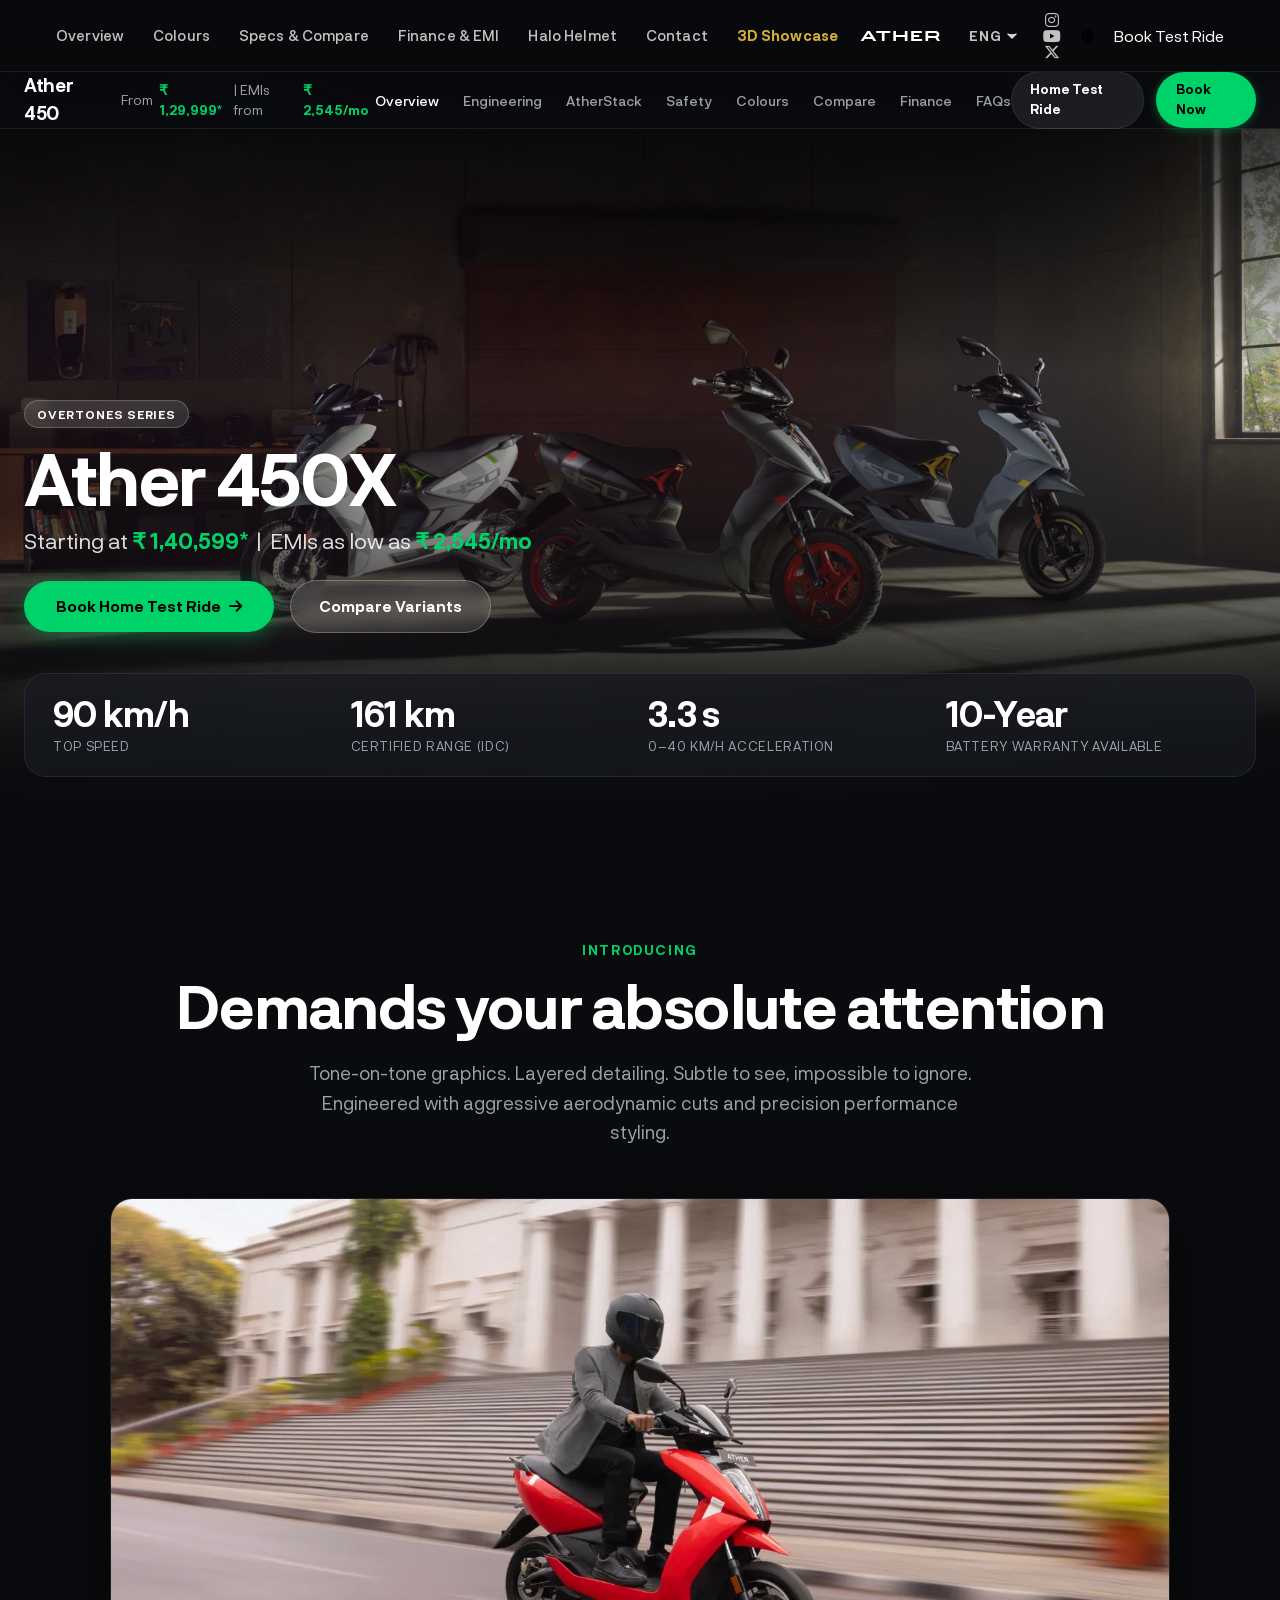
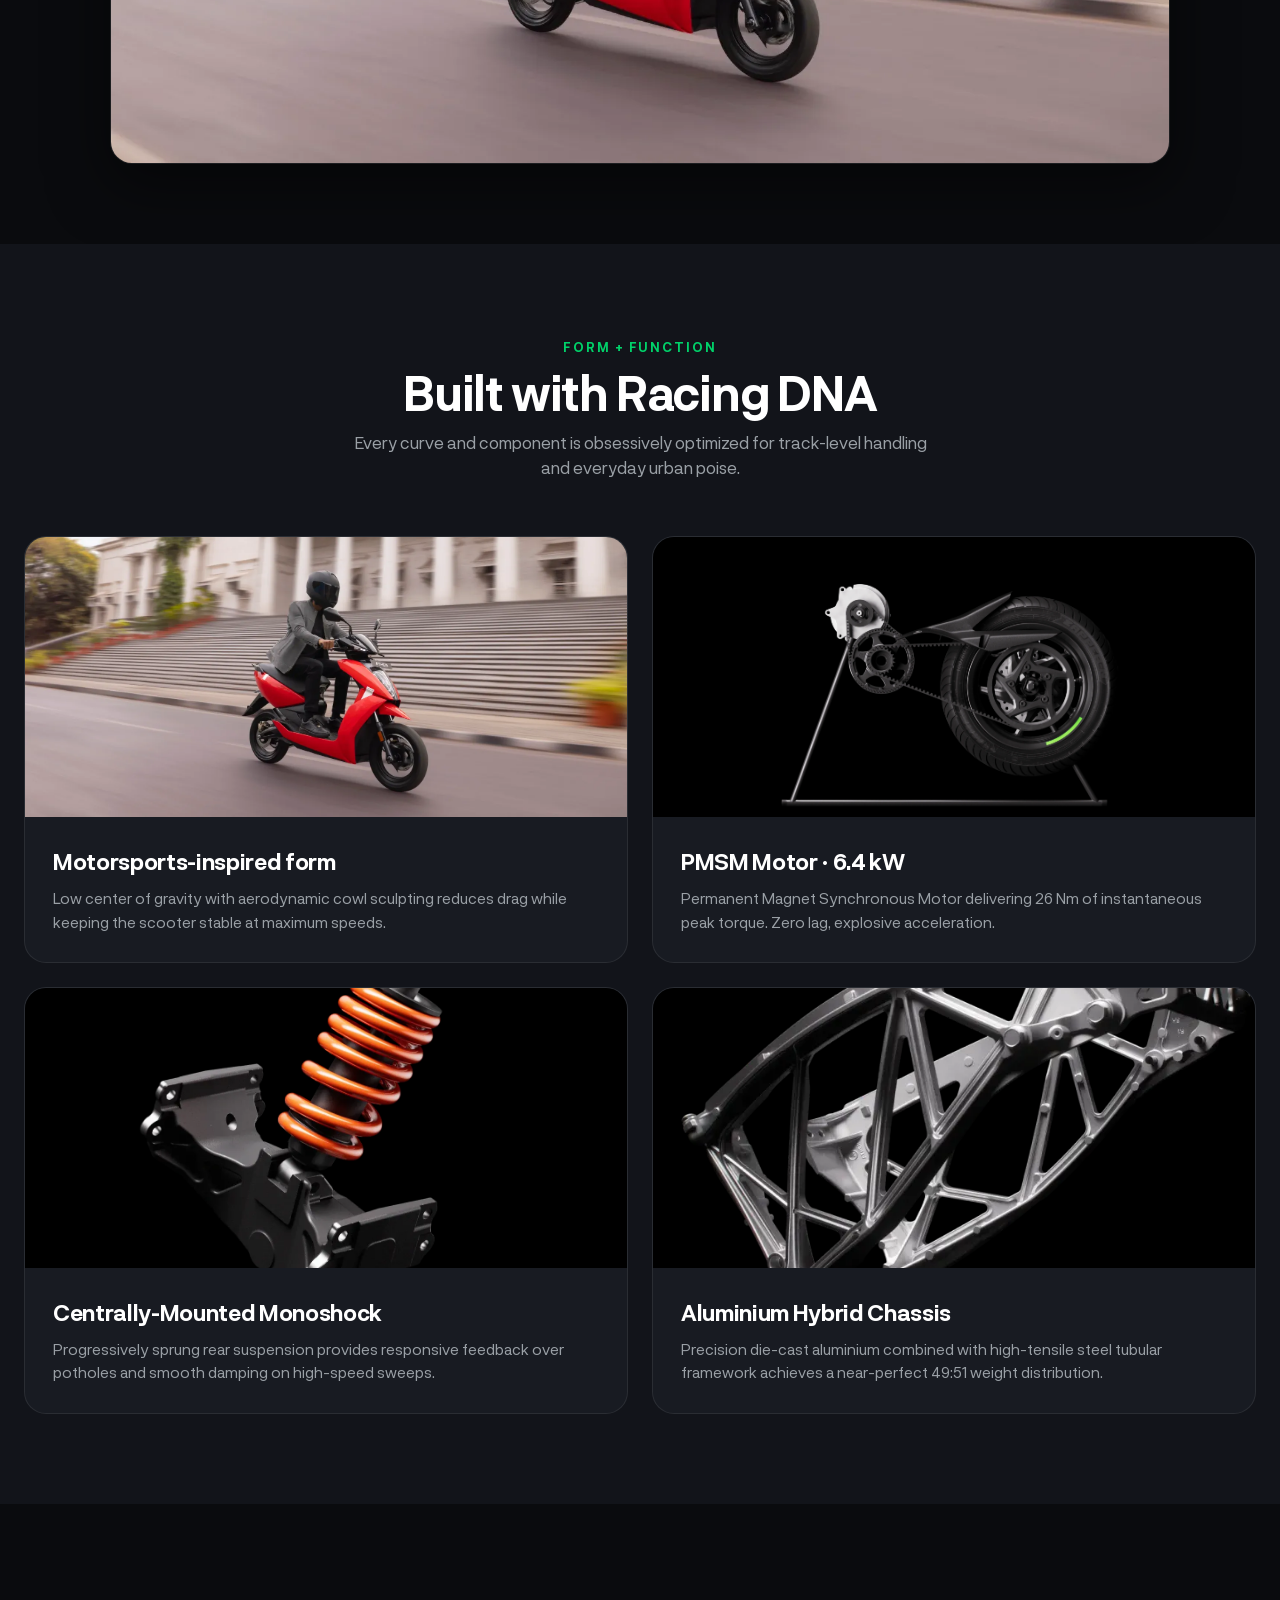
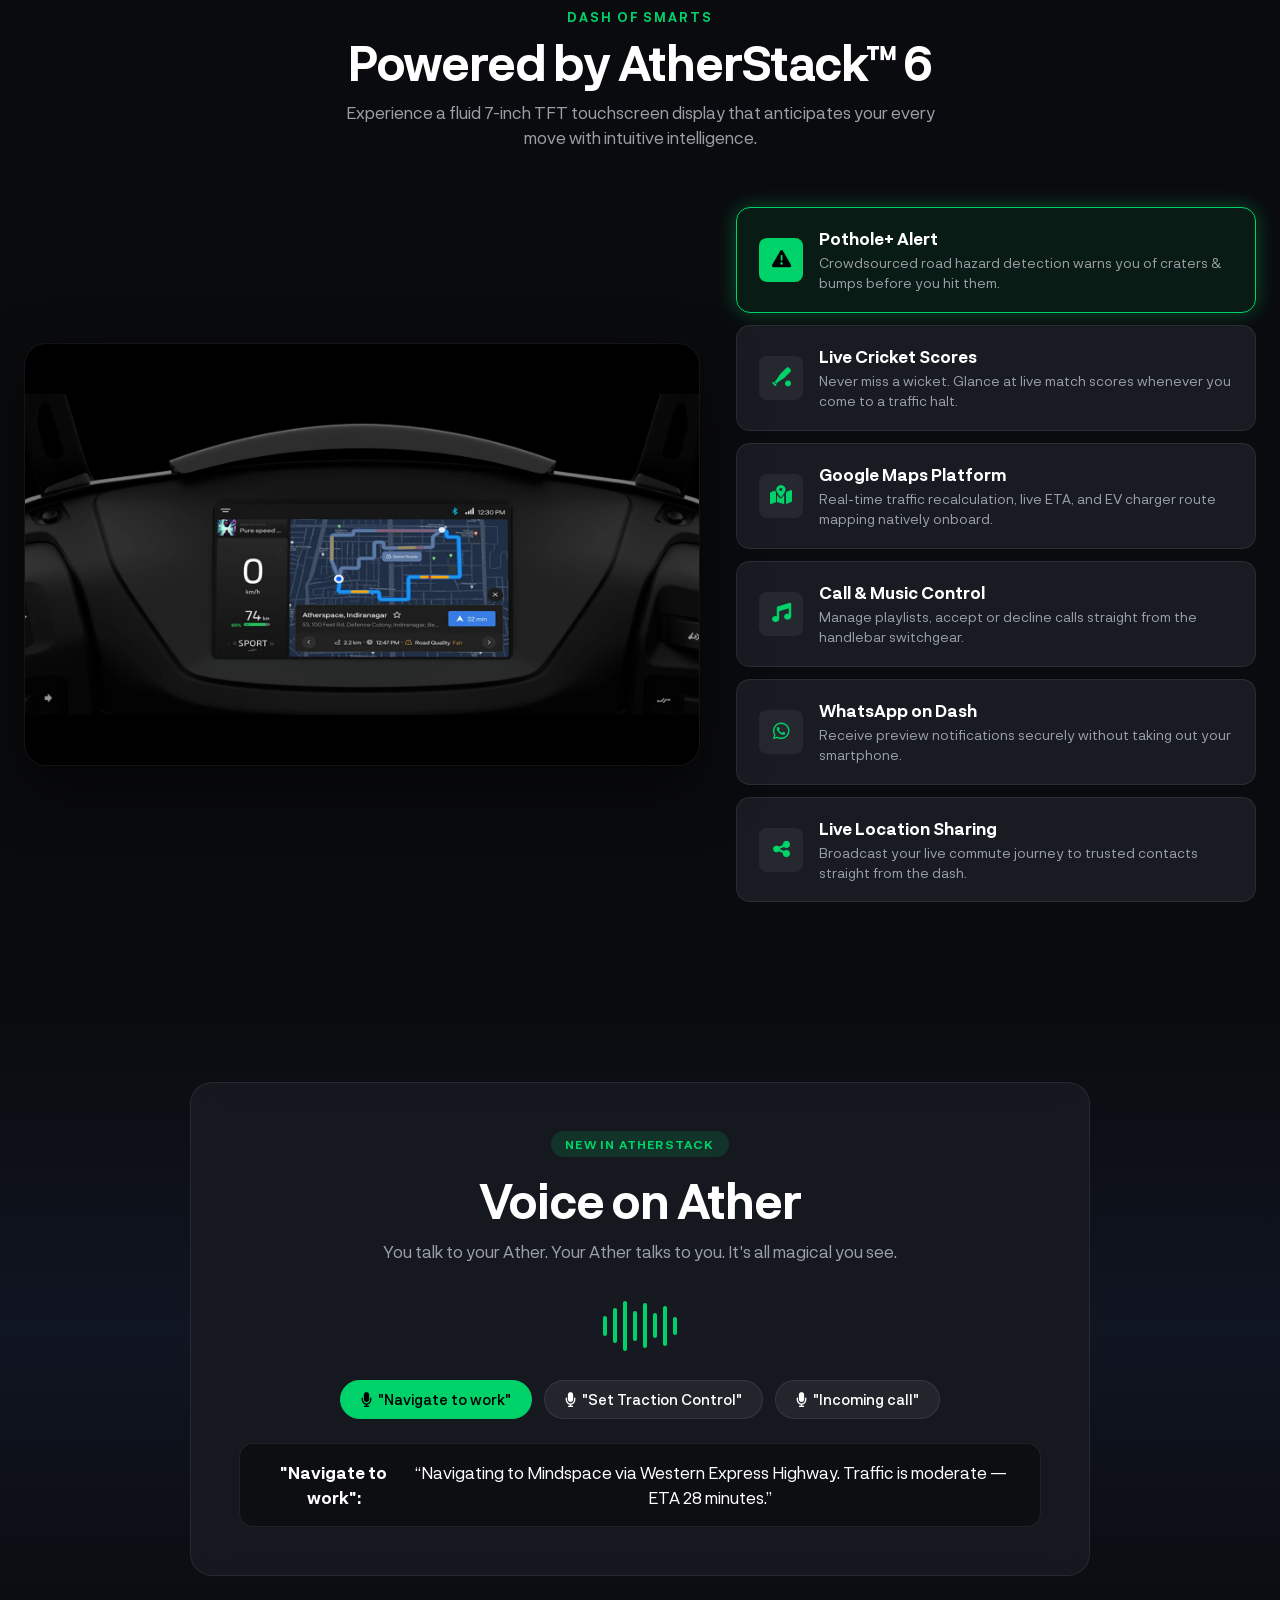
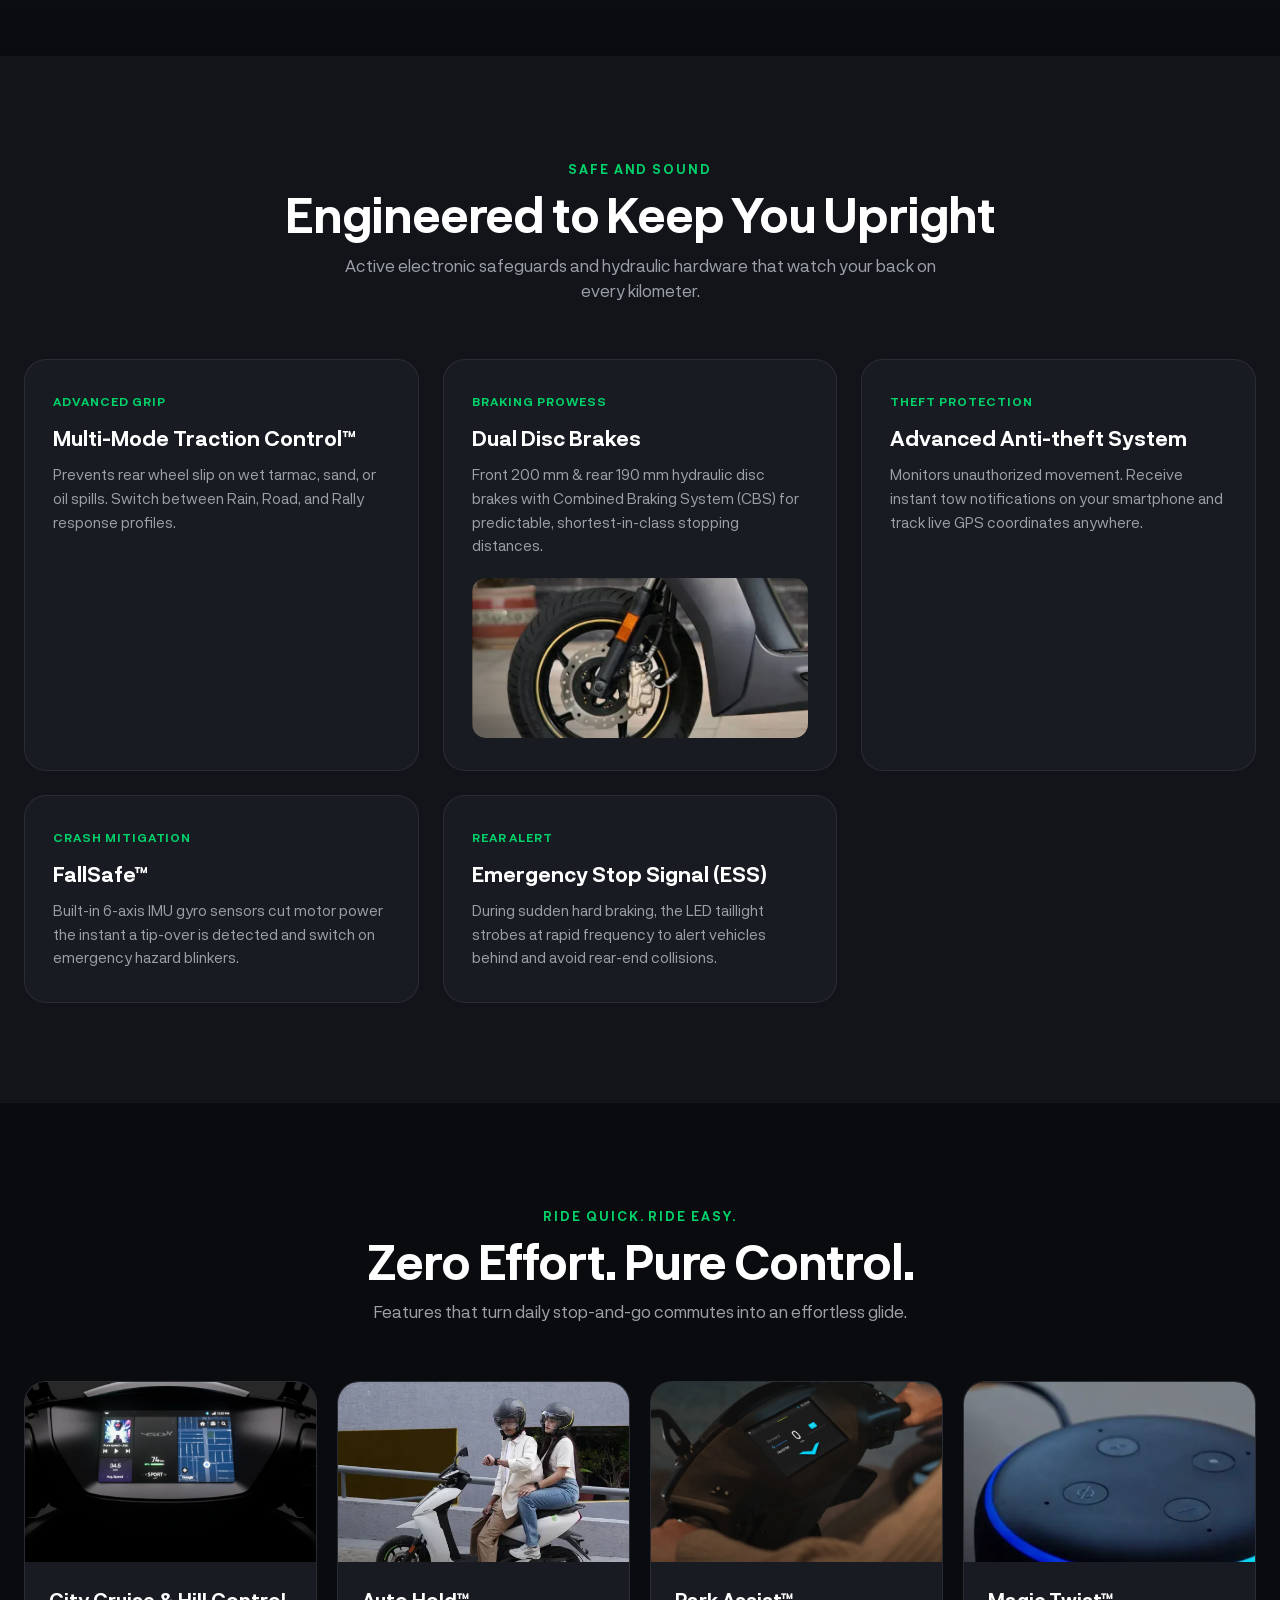
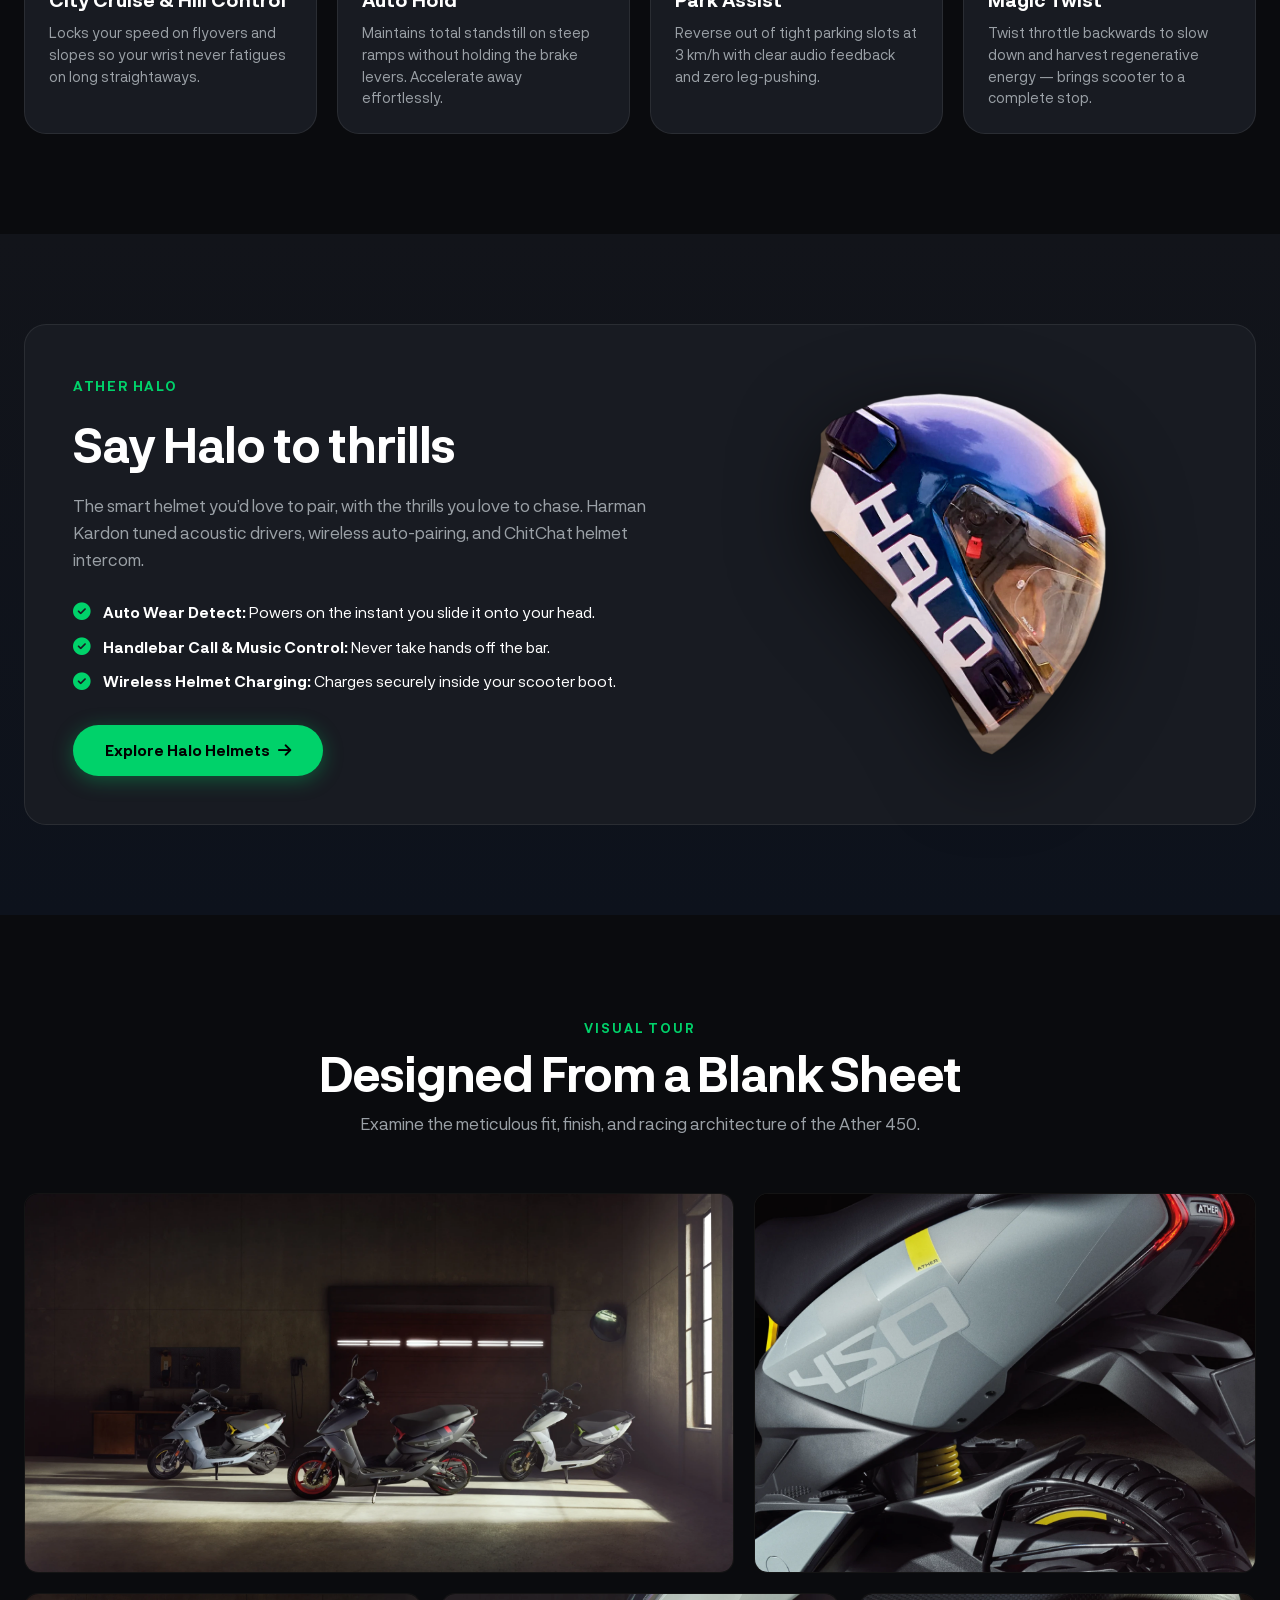
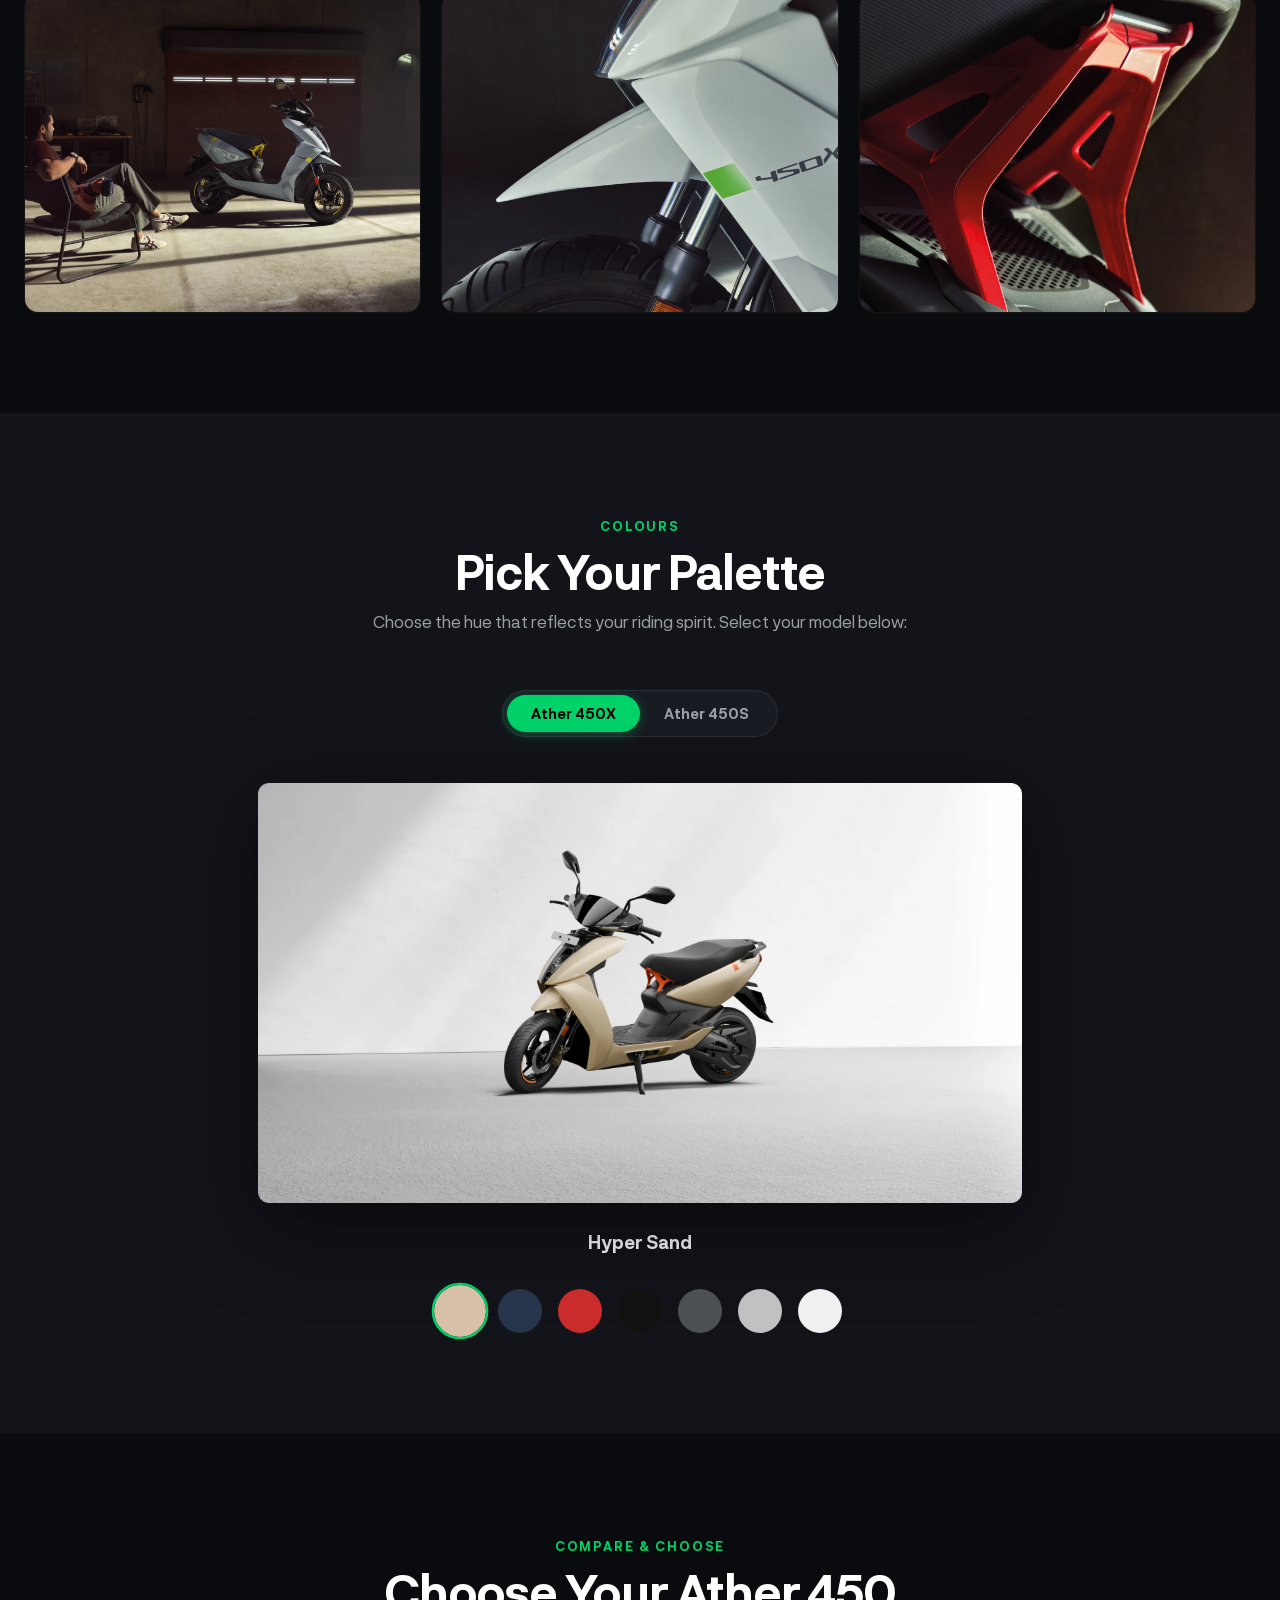
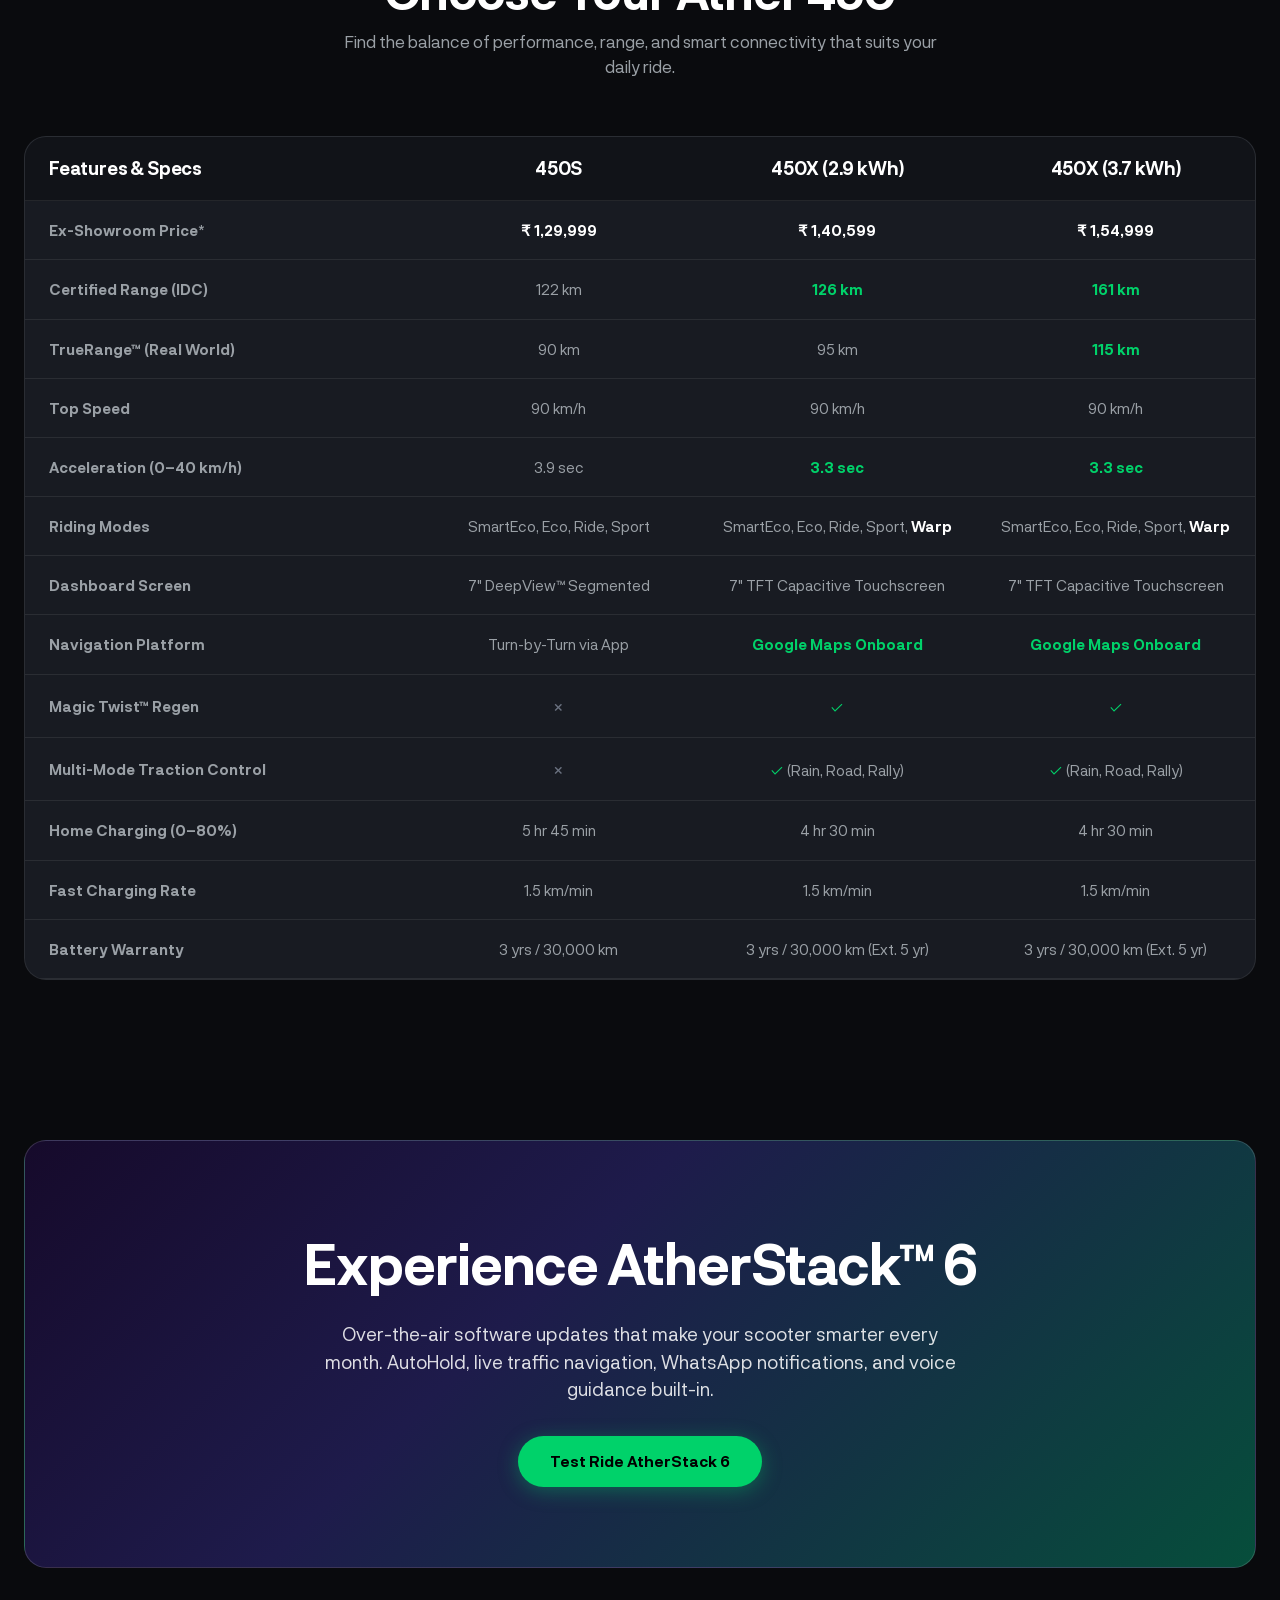
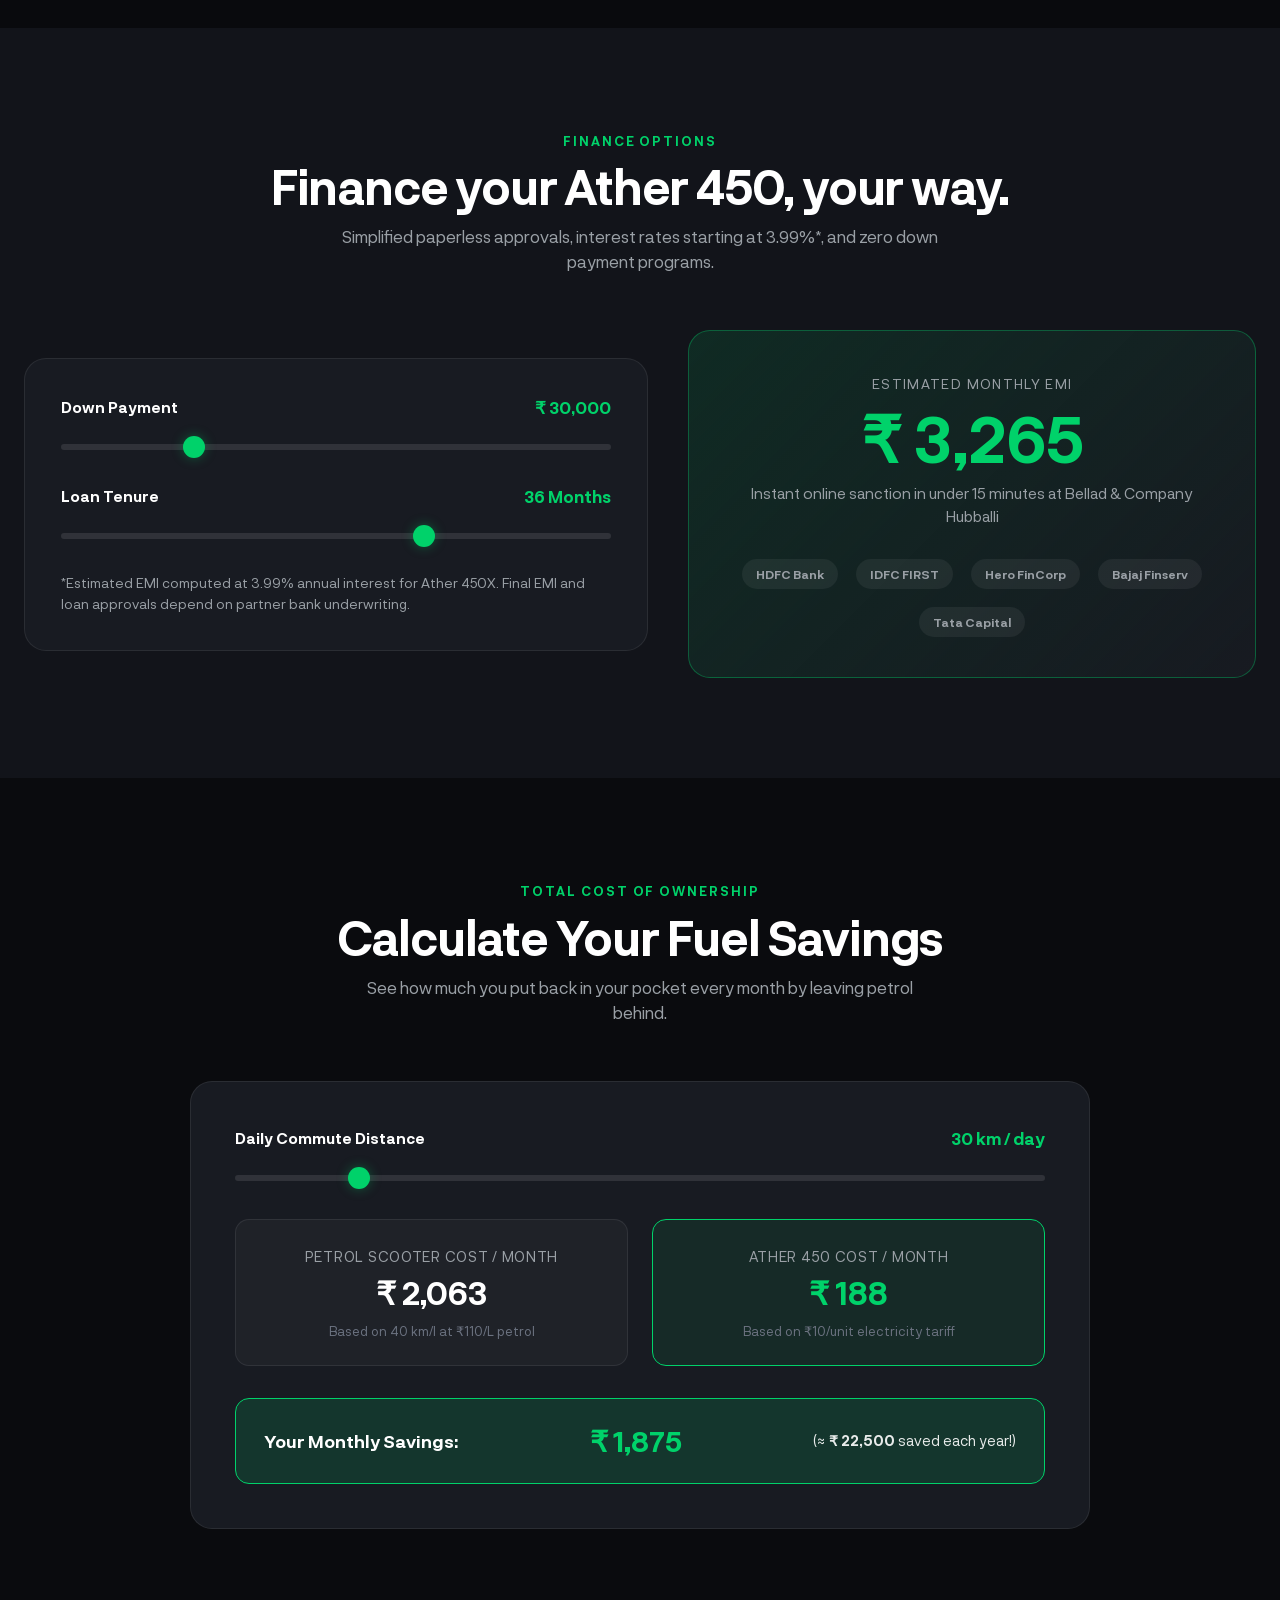
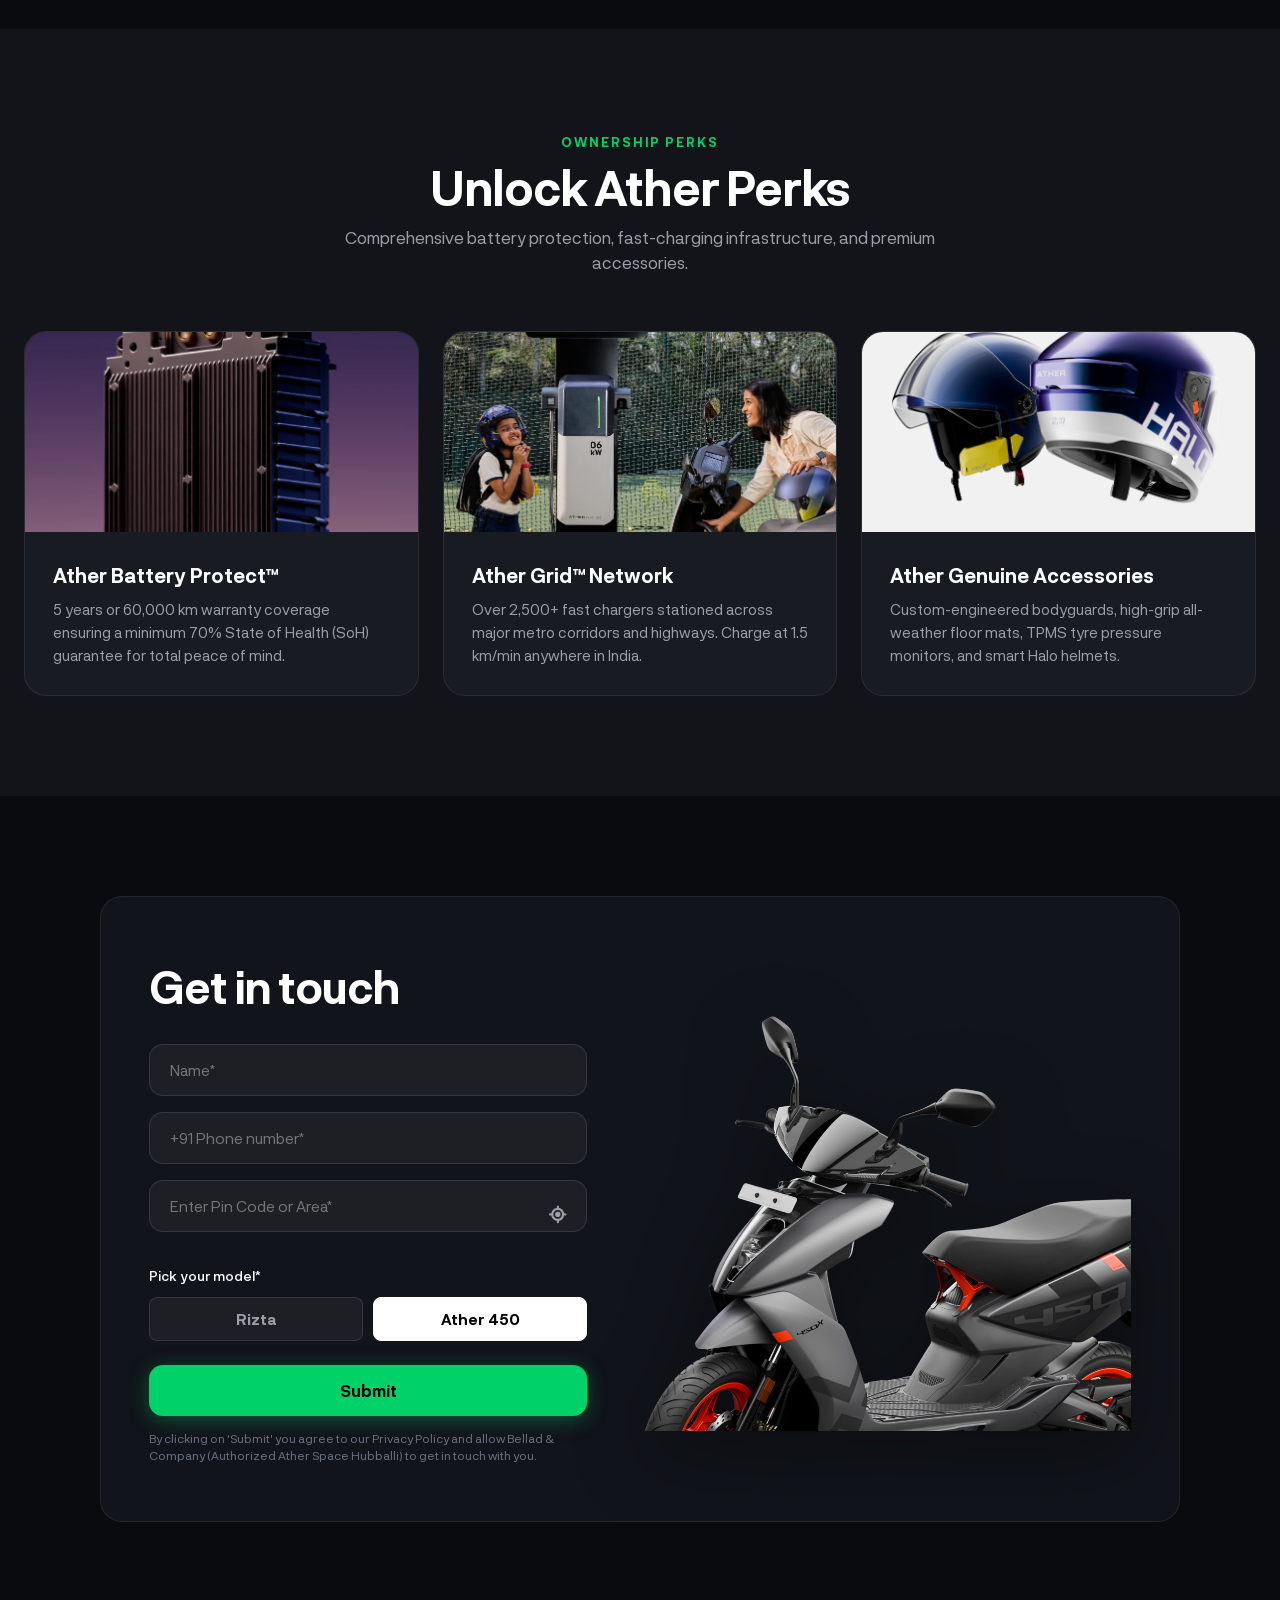
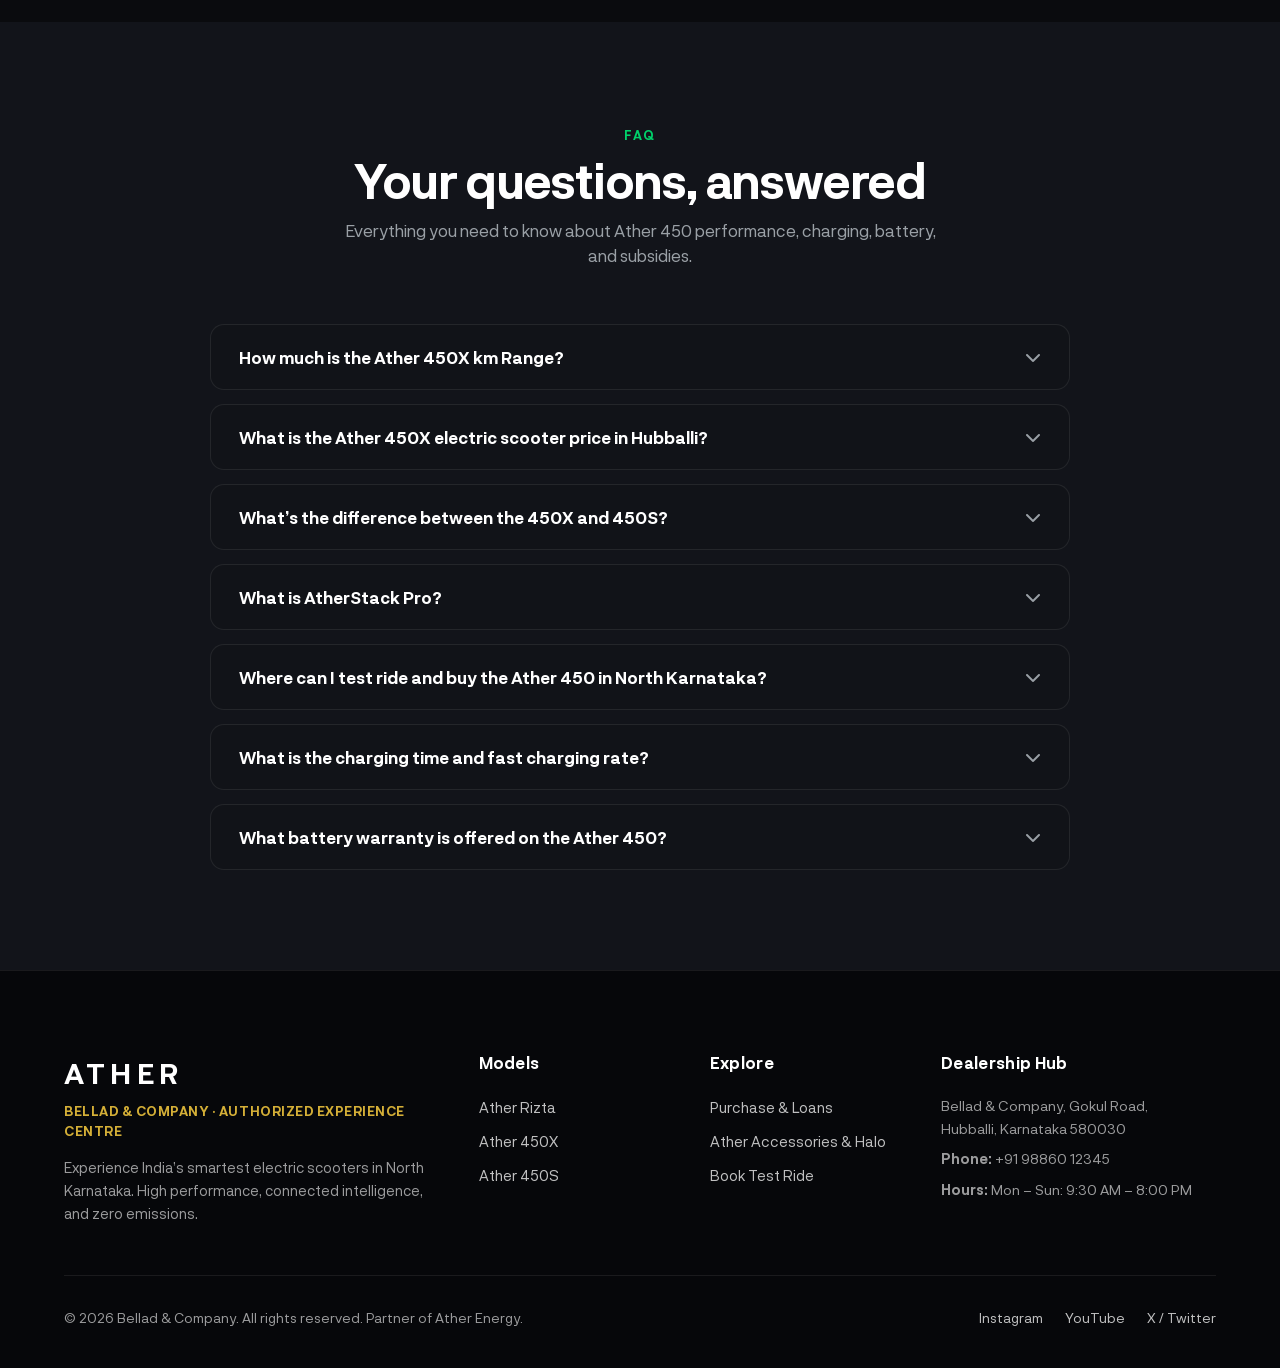
==== ather-450.html @ bf049cb2 "Create exact Ather 450 Series replica page (ather-450.html) with official styling, interactive color" ====
<!DOCTYPE html>
<html lang="en">
<head>
  <meta charset="UTF-8">
  <meta name="viewport" content="width=device-width, initial-scale=1.0">
  <title>Ather 450X &amp; 450S Electric Scooter – Price, Range &amp; Features | Bellad &amp; Company</title>
  <meta name="description" content="Explore Ather 450X and 450S electric scooters. High performance, 161 km IDC range, 90 km/h top speed, touchscreen with Google Maps, and flexible EMI financing at Bellad & Company Hubballi.">
  <link rel="icon" type="image/png" href="images/ather_official/favicon-32x32.png">

  <!-- FontAwesome Icons -->
  <link rel="stylesheet" href="https://cdnjs.cloudflare.com/ajax/libs/font-awesome/6.4.0/css/all.min.css">
  
  <!-- Base Dealership & Header/Footer Styles -->
  <link rel="stylesheet" href="css/ather.css">
  <!-- Ather 450 Dedicated Replica Styles -->
  <link rel="stylesheet" href="css/ather-450.css">

  <!-- Early Theme Setter to Prevent Flash -->
  <script>
    (function() {
      const urlParams = new URLSearchParams(window.location.search);
      const queryTheme = urlParams.get('theme');
      const savedTheme = queryTheme || localStorage.getItem('ather_theme') || 'dark';
      document.documentElement.setAttribute('data-theme', savedTheme);
    })();
  </script>
</head>
<body>

  <!-- =========================================================================
       1. FIXED SITE HEADER (IDENTICAL TO INDEX & ATHER.HTML)
       ========================================================================= -->
  <header class="site-header">
    <div class="header-inner container-fluid">
      <!-- Left Navigation -->
      <nav class="nav-left">
        <a href="ather.html" class="nav-item-link">Overview</a>
        <a href="#colours" class="nav-item-link">Colours</a>
        <a href="#specs" class="nav-item-link">Specs &amp; Compare</a>
        <a href="#finance" class="nav-item-link">Finance &amp; EMI</a>
        <a href="#halo" class="nav-item-link">Halo Helmet</a>
        <a href="#contact" class="nav-item-link">Contact</a>
        <a href="index.html" class="nav-item-link btn-3d-link" style="color:var(--ather-gold); font-weight:700;">3D Showcase</a>
      </nav>

      <!-- Center Brand Logo: Official Ather Wordmark Logo -->
      <div class="brand-logo" onclick="window.scrollTo({top:0, behavior:'smooth'});" role="button" title="Ather Energy - Bellad &amp; Company">
        <svg class="ather-brand-logo" viewBox="0 0 364.2 80.2" height="20" aria-label="Ather Energy">
          <!-- A -->
          <path d="M74.4,60h10.3c0.4,0,0.7-0.5,0.4-0.8L59.7,20.5c-0.1-0.1-0.3-0.2-0.4-0.2h-9.9c-0.2,0-0.3,0.1-0.4,0.2L23.2,59.2c-0.2,0.3,0,0.8,0.4,0.8h10.1c0.2,0,0.3-0.1,0.4-0.2l4.9-7.5c0.1-0.1,0.3-0.2,0.4-0.2h29.2c0.2,0,0.3,0.1,0.4,0.2l4.9,7.5C74.1,59.9,74.2,60,74.4,60z M45.1,43l8.6-13.2c0.2-0.3,0.7-0.3,0.9,0L63.1,43c0.2,0.3,0,0.8-0.4,0.8H45.5C45.1,43.8,44.9,43.4,45.1,43z" />
          <!-- T -->
          <path d="M141.6,20.8c0-0.3-0.2-0.5-0.5-0.5h-22.5h-10.7H85.4c-0.3,0-0.5,0.2-0.5,0.5v7.1c0,0.3,0.2,0.5,0.5,0.5h22c0.3,0,0.5,0.2,0.5,0.5v30.6c0,0.3,0.2,0.5,0.5,0.5h9.6c0.3,0,0.5-0.2,0.5-0.5V28.9c0-0.3,0.2-0.5,0.5-0.5h22c0.3,0,0.5-0.2,0.5-0.5v-7.1H141.6z" />
          <!-- H -->
          <path d="M199.7,35.2c0,0.3-0.2,0.5-0.5,0.5h-34.4c-0.3,0-0.5-0.2-0.5-0.5V20.8c0-0.3-0.2-0.5-0.5-0.5h-9.6c-0.3,0-0.5,0.2-0.5,0.5v38.7c0,0.3,0.2,0.5,0.5,0.5h9.6c0.3,0,0.5-0.2,0.5-0.5v-15c0-0.3,0.2-0.5,0.5-0.5h34.4c0.3,0,0.5,0.2,0.5,0.5v15c0,0.3,0.2,0.5,0.5,0.5h9.6c0.3,0,0.5-0.2,0.5-0.5V20.8c0-0.3-0.2-0.5-0.5-0.5h-9.6c-0.3,0-0.5,0.2-0.5,0.5L199.7,35.2L199.7,35.2z" />
          <!-- E -->
          <path d="M235.9,51.8v-7.5c0-0.3,0.2-0.5,0.5-0.5h20.7c0.3,0,0.5-0.2,0.5-0.5v-7c0-0.3-0.2-0.5-0.5-0.5h-20.7c-0.3,0-0.5-0.2-0.5-0.5v-6.7c0-0.3,0.2-0.5,0.5-0.5h30.8c0.3,0,0.5-0.2,0.5-0.5v-6.8c0-0.3-0.2-0.5-0.5-0.5h-31.3h-10.1c-0.3,0-0.5,0.2-0.5,0.5v38.7c0,0.3,0.2,0.5,0.5,0.5h10.1h32.8c0.3,0,0.5-0.2,0.5-0.5v-6.7c0-0.3-0.2-0.5-0.5-0.5h-32.3C236.1,52.2,235.9,52.1,235.9,51.8z" />
          <!-- R -->
          <path d="M332.3,45.5c3.6-2.5,6-6.7,5.9-11.5c-0.1-7.7-6.6-13.8-14.3-13.8h-30.5h-10.1c-0.3,0-0.5,0.2-0.5,0.5V48v11.5c0,0.3,0.2,0.5,0.5,0.5h9.6c0.3,0,0.5-0.2,0.5-0.5v-11c0-0.3,0.2-0.5,0.5-0.5h27.9c0.2,0,0.3,0.1,0.4,0.2l7.9,11.6c0.1,0.1,0.3,0.2,0.4,0.2h9.9c0.4,0,0.7-0.5,0.4-0.8l-8.9-13C332,46,332,45.7,332.3,45.5z M322.4,39.7h-24.6c-3.1,0-5.8-2.4-5.8-5.4c-0.1-3.2,2.5-5.8,5.6-5.8h24.6c3.1,0,5.8,2.4,5.8,5.4C328.1,37.1,325.6,39.7,322.4,39.7z" />
        </svg>
      </div>

      <!-- Right Controls & Socials -->
      <div class="nav-right">
        <!-- Language Selector -->
        <div class="lang-selector dropdown">
          <button class="lang-btn" type="button" id="langDropdown" aria-expanded="false">
            <span>ENG</span>
            <svg class="chevron-icon" width="10" height="6" viewBox="0 0 10 6" fill="currentColor">
              <path d="M1 1L5 5L9 1" stroke="currentColor" stroke-width="1.6" stroke-linecap="round" stroke-linejoin="round" />
            </svg>
          </button>
        </div>

        <!-- Social Links -->
        <div class="social-links-header">
          <a href="https://www.instagram.com/atherenergy/" target="_blank" rel="noopener" class="social-icon" aria-label="Instagram">
            <i class="fa-brands fa-instagram"></i>
          </a>
          <a href="https://www.youtube.com/@AtherEnergyOfficial" target="_blank" rel="noopener" class="social-icon" aria-label="YouTube">
            <i class="fa-brands fa-youtube"></i>
          </a>
          <a href="https://twitter.com/atherenergy" target="_blank" rel="noopener" class="social-icon" aria-label="X (Twitter)">
            <i class="fa-brands fa-x-twitter"></i>
          </a>
        </div>

        <!-- Theme Toggle Switch -->
        <button class="theme-toggle-btn" id="themeToggleBtn" type="button" aria-label="Toggle Dark/Light Mode" title="Toggle theme">
          <i class="fa-solid fa-moon" id="themeIcon"></i>
        </button>

        <!-- CTA Button -->
        <a href="#contact" class="btn-book-test-ride">Book Test Ride</a>
      </div>
    </div>
  </header>

  <!-- =========================================================================
       2. STICKY MODEL SUB-NAVIGATION BAR (OFFICIAL ATHER 450 BAR)
       ========================================================================= -->
  <div class="model-subnav">
    <div class="model-subnav-inner container-450">
      <div class="subnav-left">
        <span class="subnav-model-title">Ather 450</span>
        <div class="subnav-price-tag">
          From <strong>₹ 1,29,999*</strong> | EMIs from <strong>₹ 2,545/mo</strong>
        </div>
      </div>
      <ul class="subnav-links">
        <li><a href="#hero" class="subnav-link active">Overview</a></li>
        <li><a href="#form-function" class="subnav-link">Engineering</a></li>
        <li><a href="#dash-smarts" class="subnav-link">AtherStack</a></li>
        <li><a href="#safety" class="subnav-link">Safety</a></li>
        <li><a href="#colours" class="subnav-link">Colours</a></li>
        <li><a href="#specs" class="subnav-link">Compare</a></li>
        <li><a href="#finance" class="subnav-link">Finance</a></li>
        <li><a href="#faqs" class="subnav-link">FAQs</a></li>
      </ul>
      <div class="subnav-right">
        <a href="#contact" class="subnav-btn-testride">Home Test Ride</a>
        <a href="#contact" class="subnav-btn-book">Book Now</a>
      </div>
    </div>
  </div>

  <main>
    <!-- =========================================================================
         3. HERO SECTION: OVERTONES SERIES (Ather 450X & 450S)
         ========================================================================= -->
    <section class="hero-450" id="hero">
      <div class="hero-450-bg">
        <img src="images/ather_450/ather-450-overtones-new-d.webp" alt="Ather 450 Overtones Series in Studio">
      </div>
      <div class="hero-450-overlay"></div>
      
      <div class="hero-450-content">
        <div class="hero-450-tag">Overtones Series</div>
        <h1 class="hero-450-title">Ather 450X</h1>
        <p class="hero-450-sub">
          Starting at <strong>₹ 1,40,599*</strong> &nbsp;|&nbsp; EMIs as low as <strong>₹ 2,545/mo</strong>
        </p>

        <div class="hero-450-actions">
          <a href="#contact" class="btn-primary-450">
            <span>Book Home Test Ride</span>
            <i class="fa-solid fa-arrow-right"></i>
          </a>
          <a href="#specs" class="btn-secondary-450">
            <span>Compare Variants</span>
          </a>
        </div>

        <!-- Stats Pill Row -->
        <div class="hero-stats-row">
          <div class="hero-stat-item">
            <span class="hero-stat-val">90 km/h</span>
            <span class="hero-stat-label">Top Speed</span>
          </div>
          <div class="hero-stat-item">
            <span class="hero-stat-val">161 km</span>
            <span class="hero-stat-label">Certified Range (IDC)</span>
          </div>
          <div class="hero-stat-item">
            <span class="hero-stat-val">3.3 s</span>
            <span class="hero-stat-label">0–40 km/h Acceleration</span>
          </div>
          <div class="hero-stat-item">
            <span class="hero-stat-val">10-Year</span>
            <span class="hero-stat-label">Battery Warranty Available</span>
          </div>
        </div>
      </div>
    </section>

    <!-- =========================================================================
         4. INTRODUCING SECTION: Demands your absolute attention
         ========================================================================= -->
    <section class="intro-section" id="introducing">
      <div class="container-450">
        <span class="intro-tag">Introducing</span>
        <h2 class="intro-title">Demands your absolute attention</h2>
        <p class="intro-desc">
          Tone-on-tone graphics. Layered detailing. Subtle to see, impossible to ignore. Engineered with aggressive aerodynamic cuts and precision performance styling.
        </p>
        <div class="intro-visual">
          <img src="images/ather_450/450-Motorsport-inspired-form.webp" alt="Ather 450 Precision Aerodynamic Design">
        </div>
      </div>
    </section>

    <!-- =========================================================================
         5. FORM + FUNCTION (Engineering 4-Card Grid)
         ========================================================================= -->
    <section class="form-function-section" id="form-function">
      <div class="container-450">
        <div class="section-head">
          <span class="section-eyebrow">Form + Function</span>
          <h2 class="section-title">Built with Racing DNA</h2>
          <p class="section-subtitle">Every curve and component is obsessively optimized for track-level handling and everyday urban poise.</p>
        </div>

        <div class="form-grid">
          <!-- Card 1 -->
          <div class="eng-card">
            <div class="eng-card-img">
              <img src="images/ather_450/450-Motorsport-inspired-form.webp" alt="Motorsport-inspired form">
            </div>
            <div class="eng-card-body">
              <h3 class="eng-card-title">Motorsports-inspired form</h3>
              <p class="eng-card-desc">Low center of gravity with aerodynamic cowl sculpting reduces drag while keeping the scooter stable at maximum speeds.</p>
            </div>
          </div>

          <!-- Card 2 -->
          <div class="eng-card">
            <div class="eng-card-img">
              <img src="images/ather_450/Ather-450-motor-d.webp" alt="PMSM Electric Motor">
            </div>
            <div class="eng-card-body">
              <h3 class="eng-card-title">PMSM Motor &middot; 6.4 kW</h3>
              <p class="eng-card-desc">Permanent Magnet Synchronous Motor delivering 26 Nm of instantaneous peak torque. Zero lag, explosive acceleration.</p>
            </div>
          </div>

          <!-- Card 3 -->
          <div class="eng-card">
            <div class="eng-card-img">
              <img src="images/ather_450/Ather-450-monoshock-d.webp" alt="Centrally Mounted Monoshock">
            </div>
            <div class="eng-card-body">
              <h3 class="eng-card-title">Centrally-Mounted Monoshock</h3>
              <p class="eng-card-desc">Progressively sprung rear suspension provides responsive feedback over potholes and smooth damping on high-speed sweeps.</p>
            </div>
          </div>

          <!-- Card 4 -->
          <div class="eng-card">
            <div class="eng-card-img">
              <img src="images/ather_450/450-chassis-d.webp" alt="Aluminium Hybrid Chassis">
            </div>
            <div class="eng-card-body">
              <h3 class="eng-card-title">Aluminium Hybrid Chassis</h3>
              <p class="eng-card-desc">Precision die-cast aluminium combined with high-tensile steel tubular framework achieves a near-perfect 49:51 weight distribution.</p>
            </div>
          </div>
        </div>
      </div>
    </section>

    <!-- =========================================================================
         6. DASH OF SMARTS (Interactive 7" Touchscreen Showcase)
         ========================================================================= -->
    <section class="dash-smarts-section" id="dash-smarts">
      <div class="container-450">
        <div class="section-head">
          <span class="section-eyebrow">Dash of Smarts</span>
          <h2 class="section-title">Powered by AtherStack™ 6</h2>
          <p class="section-subtitle">Experience a fluid 7-inch TFT touchscreen display that anticipates your every move with intuitive intelligence.</p>
        </div>

        <div class="dash-showcase">
          <!-- Active Screen Image Display -->
          <div class="dash-screen-display">
            <img id="dashScreenImg" src="images/ather_450/Ather-450-dash-Bad-road-alert.webp" alt="Ather Dashboard Screen">
          </div>

          <!-- Interactive Feature Tabs -->
          <div class="dash-tabs-list">
            <div class="dash-tab-item active" data-img="images/ather_450/Ather-450-dash-Bad-road-alert.webp">
              <div class="dash-tab-icon"><i class="fa-solid fa-triangle-exclamation"></i></div>
              <div class="dash-tab-info">
                <h4>Pothole+ Alert</h4>
                <p>Crowdsourced road hazard detection warns you of craters &amp; bumps before you hit them.</p>
              </div>
            </div>

            <div class="dash-tab-item" data-img="images/ather_450/450_-_Live_Cricket_Scores_desktop_450.webp">
              <div class="dash-tab-icon"><i class="fa-solid fa-baseball-bat-ball"></i></div>
              <div class="dash-tab-info">
                <h4>Live Cricket Scores</h4>
                <p>Never miss a wicket. Glance at live match scores whenever you come to a traffic halt.</p>
              </div>
            </div>

            <div class="dash-tab-item" data-img="images/ather_450/Ather-450-dash-Google-Map-Platform.webp">
              <div class="dash-tab-icon"><i class="fa-solid fa-map-location-dot"></i></div>
              <div class="dash-tab-info">
                <h4>Google Maps Platform</h4>
                <p>Real-time traffic recalculation, live ETA, and EV charger route mapping natively onboard.</p>
              </div>
            </div>

            <div class="dash-tab-item" data-img="images/ather_450/Ather-450-dash-Call-and-Music-Control.webp">
              <div class="dash-tab-icon"><i class="fa-solid fa-music"></i></div>
              <div class="dash-tab-info">
                <h4>Call &amp; Music Control</h4>
                <p>Manage playlists, accept or decline calls straight from the handlebar switchgear.</p>
              </div>
            </div>

            <div class="dash-tab-item" data-img="images/ather_450/Ather-450-dash-WhatsApp-on-Dash.webp">
              <div class="dash-tab-icon"><i class="fa-brands fa-whatsapp"></i></div>
              <div class="dash-tab-info">
                <h4>WhatsApp on Dash</h4>
                <p>Receive preview notifications securely without taking out your smartphone.</p>
              </div>
            </div>

            <div class="dash-tab-item" data-img="images/ather_450/Ather-450-dash-Live-Location-Sharing.webp">
              <div class="dash-tab-icon"><i class="fa-solid fa-share-nodes"></i></div>
              <div class="dash-tab-info">
                <h4>Live Location Sharing</h4>
                <p>Broadcast your live commute journey to trusted contacts straight from the dash.</p>
              </div>
            </div>
          </div>
        </div>
      </div>
    </section>

    <!-- =========================================================================
         7. VOICE ON ATHER (Interactive Voice Commands Simulation)
         ========================================================================= -->
    <section class="voice-section" id="voice">
      <div class="container-450">
        <div class="voice-card">
          <span class="voice-badge">New in AtherStack</span>
          <h2 class="section-title">Voice on Ather</h2>
          <p class="section-subtitle">You talk to your Ather. Your Ather talks to you. It's all magical you see.</p>

          <div class="voice-wave">
            <div class="wave-bar"></div>
            <div class="wave-bar"></div>
            <div class="wave-bar"></div>
            <div class="wave-bar"></div>
            <div class="wave-bar"></div>
            <div class="wave-bar"></div>
            <div class="wave-bar"></div>
            <div class="wave-bar"></div>
          </div>

          <div class="voice-prompts-row">
            <button class="voice-pill-btn active" data-voice="nav">
              <i class="fa-solid fa-microphone"></i> &nbsp;"Navigate to work"
            </button>
            <button class="voice-pill-btn" data-voice="traction">
              <i class="fa-solid fa-microphone"></i> &nbsp;"Set Traction Control"
            </button>
            <button class="voice-pill-btn" data-voice="call">
              <i class="fa-solid fa-microphone"></i> &nbsp;"Incoming call"
            </button>
          </div>

          <div class="voice-output-bubble" id="voiceOutputBubble">
            <strong>"Navigate to work":</strong> &nbsp;“Navigating to Mindspace via Western Express Highway. Traffic is moderate — ETA 28 minutes.”
          </div>
        </div>
      </div>
    </section>

    <!-- =========================================================================
         8. SAFE AND SOUND (5 Protective Systems)
         ========================================================================= -->
    <section class="safe-section" id="safety">
      <div class="container-450">
        <div class="section-head">
          <span class="section-eyebrow">Safe and Sound</span>
          <h2 class="section-title">Engineered to Keep You Upright</h2>
          <p class="section-subtitle">Active electronic safeguards and hydraulic hardware that watch your back on every kilometer.</p>
        </div>

        <div class="safe-grid">
          <!-- Card 1 -->
          <div class="safe-card">
            <span class="safe-card-badge">Advanced Grip</span>
            <h3>Multi-Mode Traction Control™</h3>
            <p>Prevents rear wheel slip on wet tarmac, sand, or oil spills. Switch between Rain, Road, and Rally response profiles.</p>
          </div>

          <!-- Card 2 -->
          <div class="safe-card">
            <span class="safe-card-badge">Braking Prowess</span>
            <h3>Dual Disc Brakes</h3>
            <p>Front 200 mm &amp; rear 190 mm hydraulic disc brakes with Combined Braking System (CBS) for predictable, shortest-in-class stopping distances.</p>
            <div class="safe-card-img">
              <img src="images/ather_450/450-Dual-Disk-d.webp" alt="Dual Disc Brakes">
            </div>
          </div>

          <!-- Card 3 -->
          <div class="safe-card">
            <span class="safe-card-badge">Theft Protection</span>
            <h3>Advanced Anti-theft System</h3>
            <p>Monitors unauthorized movement. Receive instant tow notifications on your smartphone and track live GPS coordinates anywhere.</p>
          </div>

          <!-- Card 4 -->
          <div class="safe-card">
            <span class="safe-card-badge">Crash Mitigation</span>
            <h3>FallSafe™</h3>
            <p>Built-in 6-axis IMU gyro sensors cut motor power the instant a tip-over is detected and switch on emergency hazard blinkers.</p>
          </div>

          <!-- Card 5 -->
          <div class="safe-card">
            <span class="safe-card-badge">Rear Alert</span>
            <h3>Emergency Stop Signal (ESS)</h3>
            <p>During sudden hard braking, the LED taillight strobes at rapid frequency to alert vehicles behind and avoid rear-end collisions.</p>
          </div>
        </div>
      </div>
    </section>

    <!-- =========================================================================
         9. RIDE QUICK. RIDE EASY (Intuitive Riding Controls)
         ========================================================================= -->
    <section class="ride-section" id="ride-easy">
      <div class="container-450">
        <div class="section-head">
          <span class="section-eyebrow">Ride quick. Ride easy.</span>
          <h2 class="section-title">Zero Effort. Pure Control.</h2>
          <p class="section-subtitle">Features that turn daily stop-and-go commutes into an effortless glide.</p>
        </div>

        <div class="ride-carousel">
          <!-- Card 1 -->
          <div class="ride-card">
            <div class="ride-card-media">
              <img src="images/ather_450/450x-touchscreen-dashboard.webp" alt="City Cruise">
            </div>
            <div class="ride-card-content">
              <h3 class="ride-card-title">City Cruise &amp; Hill Control</h3>
              <p class="ride-card-text">Locks your speed on flyovers and slopes so your wrist never fatigues on long straightaways.</p>
            </div>
          </div>

          <!-- Card 2 -->
          <div class="ride-card">
            <div class="ride-card-media">
              <img src="images/ather_450/450-auto-hold-d.webp" alt="Auto Hold">
            </div>
            <div class="ride-card-content">
              <h3 class="ride-card-title">Auto Hold™</h3>
              <p class="ride-card-text">Maintains total standstill on steep ramps without holding the brake levers. Accelerate away effortlessly.</p>
            </div>
          </div>

          <!-- Card 3 -->
          <div class="ride-card">
            <div class="ride-card-media">
              <img src="images/ather_450/450-park-assist-d.webp" alt="Park Assist">
            </div>
            <div class="ride-card-content">
              <h3 class="ride-card-title">Park Assist™</h3>
              <p class="ride-card-text">Reverse out of tight parking slots at 3 km/h with clear audio feedback and zero leg-pushing.</p>
            </div>
          </div>

          <!-- Card 4 -->
          <div class="ride-card">
            <div class="ride-card-media">
              <img src="images/ather_450/450-alexa-skills-d.webp" alt="Alexa Skills">
            </div>
            <div class="ride-card-content">
              <h3 class="ride-card-title">Magic Twist™</h3>
              <p class="ride-card-text">Twist throttle backwards to slow down and harvest regenerative energy — brings scooter to a complete stop.</p>
            </div>
          </div>
        </div>
      </div>
    </section>

    <!-- =========================================================================
         10. SAY HALO TO THRILLS (Smart Helmet Integration)
         ========================================================================= -->
    <section class="halo-showcase-section" id="halo">
      <div class="container-450">
        <div class="halo-banner-card">
          <div class="halo-banner-info">
            <span class="intro-tag">Ather Halo</span>
            <h2>Say Halo to thrills</h2>
            <p>The smart helmet you’d love to pair, with the thrills you love to chase. Harman Kardon tuned acoustic drivers, wireless auto-pairing, and ChitChat helmet intercom.</p>
            
            <div class="halo-pills-list">
              <div class="halo-pill-item">
                <i class="fa-solid fa-circle-check"></i>
                <span><strong>Auto Wear Detect:</strong> Powers on the instant you slide it onto your head.</span>
              </div>
              <div class="halo-pill-item">
                <i class="fa-solid fa-circle-check"></i>
                <span><strong>Handlebar Call &amp; Music Control:</strong> Never take hands off the bar.</span>
              </div>
              <div class="halo-pill-item">
                <i class="fa-solid fa-circle-check"></i>
                <span><strong>Wireless Helmet Charging:</strong> Charges securely inside your scooter boot.</span>
              </div>
            </div>

            <a href="ather.html#halo" class="btn-primary-450">
              <span>Explore Halo Helmets</span>
              <i class="fa-solid fa-arrow-right"></i>
            </a>
          </div>

          <div class="halo-banner-media">
            <img src="images/ather_official/halo_smart_helmet_cutout.png" alt="Ather Halo Smart Helmet">
          </div>
        </div>
      </div>
    </section>

    <!-- =========================================================================
         11. GALLERY SECTION (Blank Sheet Design)
         ========================================================================= -->
    <section class="gallery-section" id="gallery">
      <div class="container-450">
        <div class="section-head">
          <span class="section-eyebrow">Visual Tour</span>
          <h2 class="section-title">Designed From a Blank Sheet</h2>
          <p class="section-subtitle">Examine the meticulous fit, finish, and racing architecture of the Ather 450.</p>
        </div>

        <div class="gallery-grid">
          <div class="gallery-item"><img src="images/ather_450/2026-450-Gallery-d-1.webp" alt="Ather 450 Front View"></div>
          <div class="gallery-item"><img src="images/ather_450/2026-450-Gallery-d-2.webp" alt="Ather 450 Side Angle"></div>
          <div class="gallery-item"><img src="images/ather_450/2026-450-Gallery-d-3.webp" alt="Ather 450 Frame Detailing"></div>
          <div class="gallery-item"><img src="images/ather_450/2026-450-Gallery-d-4.webp" alt="Ather 450 Headlamp Cut"></div>
          <div class="gallery-item"><img src="images/ather_450/2026-450-Gallery-d-5.webp" alt="Ather 450 Studio Cockpit"></div>
        </div>
      </div>
    </section>

    <!-- =========================================================================
         12. COLOURS SECTION (Interactive 360 Color Switcher)
         ========================================================================= -->
    <section class="colours-section" id="colours">
      <div class="container-450">
        <div class="section-head">
          <span class="section-eyebrow">Colours</span>
          <h2 class="section-title">Pick Your Palette</h2>
          <p class="section-subtitle">Choose the hue that reflects your riding spirit. Select your model below:</p>
        </div>

        <!-- Model Switcher -->
        <div class="colour-model-switch">
          <button class="colour-model-btn active" data-model="450x">Ather 450X</button>
          <button class="colour-model-btn" data-model="450s">Ather 450S</button>
        </div>

        <!-- Scooter Viewer Stage -->
        <div class="colour-viewer-stage">
          <img id="colourViewerImg" src="images/ather_450/450s-hyper-sand-d.webp" alt="Ather 450 in Hyper Sand">
        </div>

        <!-- Color Name Label -->
        <div class="colour-name-label" id="colourNameLabel">Hyper Sand</div>

        <!-- Swatches List -->
        <div class="colour-swatches-wrap" id="colourSwatchesWrap">
          <!-- Populated dynamically via JS -->
        </div>
      </div>
    </section>

    <!-- =========================================================================
         13. CHOOSE YOUR ATHER 450 (Detailed Comparison Matrix)
         ========================================================================= -->
    <section class="compare-section" id="specs">
      <div class="container-450">
        <div class="section-head">
          <span class="section-eyebrow">Compare &amp; Choose</span>
          <h2 class="section-title">Choose Your Ather 450</h2>
          <p class="section-subtitle">Find the balance of performance, range, and smart connectivity that suits your daily ride.</p>
        </div>

        <div class="compare-table-wrap">
          <table class="compare-table">
            <thead>
              <tr>
                <th>Features &amp; Specs</th>
                <th>450S</th>
                <th>450X (2.9 kWh)</th>
                <th>450X (3.7 kWh)</th>
              </tr>
            </thead>
            <tbody>
              <tr>
                <td class="compare-feature-label">Ex-Showroom Price*</td>
                <td><strong>₹ 1,29,999</strong></td>
                <td><strong>₹ 1,40,599</strong></td>
                <td><strong>₹ 1,54,999</strong></td>
              </tr>
              <tr>
                <td class="compare-feature-label">Certified Range (IDC)</td>
                <td>122 km</td>
                <td class="val-highlight">126 km</td>
                <td class="val-highlight">161 km</td>
              </tr>
              <tr>
                <td class="compare-feature-label">TrueRange™ (Real World)</td>
                <td>90 km</td>
                <td>95 km</td>
                <td class="val-highlight">115 km</td>
              </tr>
              <tr>
                <td class="compare-feature-label">Top Speed</td>
                <td>90 km/h</td>
                <td>90 km/h</td>
                <td>90 km/h</td>
              </tr>
              <tr>
                <td class="compare-feature-label">Acceleration (0–40 km/h)</td>
                <td>3.9 sec</td>
                <td class="val-highlight">3.3 sec</td>
                <td class="val-highlight">3.3 sec</td>
              </tr>
              <tr>
                <td class="compare-feature-label">Riding Modes</td>
                <td>SmartEco, Eco, Ride, Sport</td>
                <td>SmartEco, Eco, Ride, Sport, <strong>Warp</strong></td>
                <td>SmartEco, Eco, Ride, Sport, <strong>Warp</strong></td>
              </tr>
              <tr>
                <td class="compare-feature-label">Dashboard Screen</td>
                <td>7" DeepView™ Segmented</td>
                <td>7" TFT Capacitive Touchscreen</td>
                <td>7" TFT Capacitive Touchscreen</td>
              </tr>
              <tr>
                <td class="compare-feature-label">Navigation Platform</td>
                <td>Turn-by-Turn via App</td>
                <td class="val-highlight">Google Maps Onboard</td>
                <td class="val-highlight">Google Maps Onboard</td>
              </tr>
              <tr>
                <td class="compare-feature-label">Magic Twist™ Regen</td>
                <td><span class="table-cross">&times;</span></td>
                <td><span class="table-check">&#10003;</span></td>
                <td><span class="table-check">&#10003;</span></td>
              </tr>
              <tr>
                <td class="compare-feature-label">Multi-Mode Traction Control</td>
                <td><span class="table-cross">&times;</span></td>
                <td><span class="table-check">&#10003;</span> (Rain, Road, Rally)</td>
                <td><span class="table-check">&#10003;</span> (Rain, Road, Rally)</td>
              </tr>
              <tr>
                <td class="compare-feature-label">Home Charging (0–80%)</td>
                <td>5 hr 45 min</td>
                <td>4 hr 30 min</td>
                <td>4 hr 30 min</td>
              </tr>
              <tr>
                <td class="compare-feature-label">Fast Charging Rate</td>
                <td>1.5 km/min</td>
                <td>1.5 km/min</td>
                <td>1.5 km/min</td>
              </tr>
              <tr>
                <td class="compare-feature-label">Battery Warranty</td>
                <td>3 yrs / 30,000 km</td>
                <td>3 yrs / 30,000 km (Ext. 5 yr)</td>
                <td>3 yrs / 30,000 km (Ext. 5 yr)</td>
              </tr>
            </tbody>
          </table>
        </div>
      </div>
    </section>

    <!-- =========================================================================
         14. ATHERSTACK 6 COCKPIT BANNER
         ========================================================================= -->
    <div class="container-450">
      <div class="banner-stack" id="cockpit-banner">
        <h2>Experience AtherStack™ 6</h2>
        <p>Over-the-air software updates that make your scooter smarter every month. AutoHold, live traffic navigation, WhatsApp notifications, and voice guidance built-in.</p>
        <a href="#contact" class="btn-primary-450">Test Ride AtherStack 6</a>
      </div>
    </div>

    <!-- =========================================================================
         15. FINANCE YOUR ATHER 450 (Interactive EMI Calculator)
         ========================================================================= -->
    <section class="finance-section" id="finance">
      <div class="container-450">
        <div class="section-head">
          <span class="section-eyebrow">Finance Options</span>
          <h2 class="section-title">Finance your Ather 450, your way.</h2>
          <p class="section-subtitle">Simplified paperless approvals, interest rates starting at 3.99%*, and zero down payment programs.</p>
        </div>

        <div class="finance-grid">
          <!-- Calculator Sliders Box -->
          <div class="finance-calc-box">
            <div class="calc-group">
              <div class="calc-header-row">
                <span class="calc-label">Down Payment</span>
                <span class="calc-val-pill" id="downValText">₹ 30,000</span>
              </div>
              <input type="range" class="range-slider" id="downSlider" min="15000" max="80000" step="5000" value="30000">
            </div>

            <div class="calc-group">
              <div class="calc-header-row">
                <span class="calc-label">Loan Tenure</span>
                <span class="calc-val-pill" id="tenureValText">36 Months</span>
              </div>
              <input type="range" class="range-slider" id="tenureSlider" min="12" max="48" step="6" value="36">
            </div>

            <p style="font-size:0.85rem; color:var(--text-secondary); line-height: 1.5;">
              *Estimated EMI computed at 3.99% annual interest for Ather 450X. Final EMI and loan approvals depend on partner bank underwriting.
            </p>
          </div>

          <!-- Result Card -->
          <div class="finance-result-card">
            <span class="emi-tag">Estimated Monthly EMI</span>
            <div class="emi-amount" id="emiValText">₹ 2,545</div>
            <p style="color:var(--text-secondary); font-size: 0.95rem;">Instant online sanction in under 15 minutes at Bellad &amp; Company Hubballi</p>
            
            <div class="finance-banks-row">
              <span class="bank-tag">HDFC Bank</span>
              <span class="bank-tag">IDFC FIRST</span>
              <span class="bank-tag">Hero FinCorp</span>
              <span class="bank-tag">Bajaj Finserv</span>
              <span class="bank-tag">Tata Capital</span>
            </div>
          </div>
        </div>
      </div>
    </section>

    <!-- =========================================================================
         16. FUEL SAVINGS CALCULATOR (TCO)
         ========================================================================= -->
    <section class="savings-section" id="savings">
      <div class="container-450">
        <div class="section-head">
          <span class="section-eyebrow">Total Cost of Ownership</span>
          <h2 class="section-title">Calculate Your Fuel Savings</h2>
          <p class="section-subtitle">See how much you put back in your pocket every month by leaving petrol behind.</p>
        </div>

        <div class="savings-card">
          <div class="calc-group">
            <div class="calc-header-row">
              <span class="calc-label">Daily Commute Distance</span>
              <span class="calc-val-pill" id="commuteValText">30 km / day</span>
            </div>
            <input type="range" class="range-slider" id="commuteSlider" min="15" max="120" step="5" value="30">
          </div>

          <div class="savings-compare-grid">
            <div class="savings-fuel-card">
              <span class="fuel-card-title">Petrol Scooter Cost / Month</span>
              <div class="fuel-card-val" id="petrolCostText">₹ 2,063</div>
              <p style="font-size: 0.8rem; color:var(--text-muted); margin-top: 6px;">Based on 40 km/l at ₹110/L petrol</p>
            </div>

            <div class="savings-fuel-card ather-win">
              <span class="fuel-card-title">Ather 450 Cost / Month</span>
              <div class="fuel-card-val" id="evCostText">₹ 188</div>
              <p style="font-size: 0.8rem; color:var(--text-muted); margin-top: 6px;">Based on ₹10/unit electricity tariff</p>
            </div>
          </div>

          <div class="savings-total-box">
            <span class="savings-total-title">Your Monthly Savings:</span>
            <span class="savings-total-val" id="monthlySavingsText">₹ 1,875</span>
            <span style="font-size:0.9rem; color: #ffffff; opacity: 0.9;">(&asymp; <strong id="annualSavingsText">₹ 22,500</strong> saved each year!)</span>
          </div>
        </div>
      </div>
    </section>

    <!-- =========================================================================
         17. UNLOCK ATHER PERKS & ACCESSORIES
         ========================================================================= -->
    <section class="perks-section" id="perks">
      <div class="container-450">
        <div class="section-head">
          <span class="section-eyebrow">Ownership Perks</span>
          <h2 class="section-title">Unlock Ather Perks</h2>
          <p class="section-subtitle">Comprehensive battery protection, fast-charging infrastructure, and premium accessories.</p>
        </div>

        <div class="perks-grid">
          <!-- Perk 1 -->
          <div class="perk-card">
            <div class="perk-card-img">
              <img src="images/ather_official/batterywarranty3x.webp" alt="Ather Battery Protect">
            </div>
            <div class="perk-card-body">
              <h3 class="perk-card-title">Ather Battery Protect™</h3>
              <p class="perk-card-desc">5 years or 60,000 km warranty coverage ensuring a minimum 70% State of Health (SoH) guarantee for total peace of mind.</p>
            </div>
          </div>

          <!-- Perk 2 -->
          <div class="perk-card">
            <div class="perk-card-img">
              <img src="images/ather_official/6100nationalwidegrid3x.webp" alt="Ather Fast-Charging Grid">
            </div>
            <div class="perk-card-body">
              <h3 class="perk-card-title">Ather Grid™ Network</h3>
              <p class="perk-card-desc">Over 2,500+ fast chargers stationed across major metro corridors and highways. Charge at 1.5 km/min anywhere in India.</p>
            </div>
          </div>

          <!-- Perk 3 -->
          <div class="perk-card">
            <div class="perk-card-img">
              <img src="images/ather_450/accessories-ather-desktop.webp" alt="Ather Genuine Accessories">
            </div>
            <div class="perk-card-body">
              <h3 class="perk-card-title">Ather Genuine Accessories</h3>
              <p class="perk-card-desc">Custom-engineered bodyguards, high-grip all-weather floor mats, TPMS tyre pressure monitors, and smart Halo helmets.</p>
            </div>
          </div>
        </div>
      </div>
    </section>

    <!-- =========================================================================
         18. GET IN TOUCH (Contact & Booking Card with 450 Cutout)
         ========================================================================= -->
    <section class="contact-section-450" id="contact">
      <div class="container-450">
        <div class="contact-card-wrap">
          <div class="contact-form-side">
            <h2>Get in touch</h2>
            <form id="contactForm450">
              <input type="text" class="contact-input-field" placeholder="Name*" required>
              <input type="tel" class="contact-input-field" placeholder="+91 Phone number*" required>
              
              <div class="input-with-icon">
                <input type="text" class="contact-input-field" id="pincodeInput" placeholder="Enter Pin Code or Area*" required>
                <button type="button" class="input-locate-btn" id="locateBtn" title="Auto-fill location">
                  <i class="fa-solid fa-location-crosshairs"></i>
                </button>
              </div>

              <div class="model-pick-group">
                <div class="model-pick-label">Pick your model*</div>
                <div class="model-toggle-row">
                  <button type="button" class="model-pill-btn" data-model="rizta">Rizta</button>
                  <button type="button" class="model-pill-btn active" data-model="450">Ather 450</button>
                </div>
              </div>

              <button type="submit" class="contact-submit-btn">Submit</button>

              <p class="contact-disclaimer">
                By clicking on 'Submit' you agree to our Privacy Policy and allow Bellad &amp; Company (Authorized Ather Space Hubballi) to get in touch with you.
              </p>
            </form>
          </div>

          <div class="contact-visual-side">
            <img id="contactScooterImg" src="images/ather_official/450-forms-d.webp" alt="Ather 450 Electric Scooter">
          </div>
        </div>
      </div>
    </section>

    <!-- =========================================================================
         19. FAQS ACCORDION (12 Authentic Ather 450 Questions)
         ========================================================================= -->
    <section class="faq-section" id="faqs">
      <div class="container-450">
        <div class="section-head">
          <span class="section-eyebrow">FAQ</span>
          <h2 class="section-title">Your questions, answered</h2>
          <p class="section-subtitle">Everything you need to know about Ather 450 performance, charging, battery, and subsidies.</p>
        </div>

        <div class="faq-list">
          <!-- Q1 -->
          <div class="faq-item">
            <button class="faq-question">
              <span>How much is the Ather 450X km Range?</span>
              <i class="fa-solid fa-chevron-down faq-icon"></i>
            </button>
            <div class="faq-answer">
              The Ather 450X (3.7 kWh) has a certified IDC range of 161 km with a real-world TrueRange™ of 115 km in SmartEco mode. The 450X (2.9 kWh) offers a certified IDC range of 126 km and a real-world TrueRange™ of 95 km.
            </div>
          </div>

          <!-- Q2 -->
          <div class="faq-item">
            <button class="faq-question">
              <span>What is the Ather 450X electric scooter price in Hubballi?</span>
              <i class="fa-solid fa-chevron-down faq-icon"></i>
            </button>
            <div class="faq-answer">
              The Ather 450X starts from ₹ 1,40,599* (ex-showroom Hubballi) for the 2.9 kWh edition and ₹ 1,54,999* for the 3.7 kWh edition, with flexible financing options starting from ₹ 2,545/month at Bellad &amp; Company.
            </div>
          </div>

          <!-- Q3 -->
          <div class="faq-item">
            <button class="faq-question">
              <span>What’s the difference between the 450X and 450S?</span>
              <i class="fa-solid fa-chevron-down faq-icon"></i>
            </button>
            <div class="faq-answer">
              The 450X features a 7-inch TFT touchscreen with Google Maps, Warp mode, Magic Twist™ electronic braking, and Multi-Mode Traction Control. The 450S provides a segmented DeepView™ display, 90 km/h top speed, and 122 km IDC range at an accessible starting price point of ₹ 1,29,999*.
            </div>
          </div>

          <!-- Q4 -->
          <div class="faq-item">
            <button class="faq-question">
              <span>What is AtherStack Pro?</span>
              <i class="fa-solid fa-chevron-down faq-icon"></i>
            </button>
            <div class="faq-answer">
              AtherStack Pro unlocks the complete intelligent suite: Google Maps onboard navigation, AutoHold hill-stop, FallSafe, Emergency Stop Signal, WhatsApp previews, live location sharing, and over-the-air updates for the lifetime of your vehicle.
            </div>
          </div>

          <!-- Q5 -->
          <div class="faq-item">
            <button class="faq-question">
              <span>Where can I test ride and buy the Ather 450 in North Karnataka?</span>
              <i class="fa-solid fa-chevron-down faq-icon"></i>
            </button>
            <div class="faq-answer">
              You can experience the Ather 450 at the official Bellad &amp; Company Experience Centre located on Gokul Road, Hubballi. Home test rides can also be scheduled directly through our website.
            </div>
          </div>

          <!-- Q6 -->
          <div class="faq-item">
            <button class="faq-question">
              <span>What is the charging time and fast charging rate?</span>
              <i class="fa-solid fa-chevron-down faq-icon"></i>
            </button>
            <div class="faq-answer">
              At home, the Ather Portable Charger charges the 450X from 0 to 80% in approximately 4 hours 30 minutes. At any Ather Grid fast-charging station, the battery charges at up to 1.5 km/min.
            </div>
          </div>

          <!-- Q7 -->
          <div class="faq-item">
            <button class="faq-question">
              <span>What battery warranty is offered on the Ather 450?</span>
              <i class="fa-solid fa-chevron-down faq-icon"></i>
            </button>
            <div class="faq-answer">
              Every Ather 450 comes with a standard 3-year / 30,000 km battery warranty, with available extension via Ather Battery Protect covering up to 5 years / 60,000 km with a 70% State of Health guarantee.
            </div>
          </div>
        </div>
      </div>
    </section>
  </main>

  <!-- ==============================================
       FOOTER: OFFICIAL ATHER BELLAD & COMPANY (MATCHING INDEX)
       ============================================== -->
  <footer class="site-footer">
    <div class="footer-container">
      <div class="footer-top-row">
        <div class="footer-brand-col">
          <div class="footer-brand-logo">ATHER</div>
          <span class="footer-dealer-badge">Bellad &amp; Company · Authorized Experience Centre</span>
          <p class="footer-brand-desc">Experience India’s smartest electric scooters in North Karnataka. High performance, connected intelligence, and zero emissions.</p>
        </div>
        <div class="footer-links-col">
          <h4 class="footer-col-title">Models</h4>
          <ul>
            <li><a href="ather.html#electric-family">Ather Rizta</a></li>
            <li><a href="ather-450.html">Ather 450X</a></li>
            <li><a href="ather-450.html#specs">Ather 450S</a></li>
          </ul>
        </div>
        <div class="footer-links-col">
          <h4 class="footer-col-title">Explore</h4>
          <ul>
            <li><a href="#finance">Purchase &amp; Loans</a></li>
            <li><a href="#halo">Ather Accessories &amp; Halo</a></li>
            <li><a href="#contact">Book Test Ride</a></li>
          </ul>
        </div>
        <div class="footer-links-col">
          <h4 class="footer-col-title">Dealership Hub</h4>
          <p class="footer-address">Bellad &amp; Company, Gokul Road,<br>Hubballi, Karnataka 580030</p>
          <p class="footer-phone"><strong>Phone:</strong> +91 98860 12345</p>
          <p class="footer-hours"><strong>Hours:</strong> Mon – Sun: 9:30 AM – 8:00 PM</p>
        </div>
      </div>
      <div class="footer-bottom-row">
        <p class="footer-copy">© 2026 Bellad &amp; Company. All rights reserved. Partner of Ather Energy.</p>
        <div class="footer-social-links">
          <a href="https://www.instagram.com/atherenergy/" target="_blank" rel="noopener" aria-label="Instagram">Instagram</a>
          <a href="https://www.youtube.com/@AtherEnergyOfficial" target="_blank" rel="noopener" aria-label="YouTube">YouTube</a>
          <a href="https://twitter.com/atherenergy" target="_blank" rel="noopener" aria-label="X (Twitter)">X / Twitter</a>
        </div>
      </div>
    </div>
  </footer>

  <!-- Interactive Logic for Ather 450 -->
  <script src="js/ather-450.js"></script>
</body>
</html>
---- css/ather.css ----
/* ==========================================================================
   ATHER ENERGY OFFICIAL WEBSITE REPLICA - STYLESHEET
   Accurate 1:1 replica of atherenergy.com
   Typography: Neurial Grotesk
   ========================================================================== */

@font-face {
  font-family: 'Neurial Grotesk';
  src: url('../fonts/neurial-grotesk-regular.woff') format('woff'),
       url('../fonts/neurial-grotesk-regular.otf') format('opentype');
  font-weight: 400;
  font-style: normal;
  font-display: swap;
}

@font-face {
  font-family: 'Neurial Grotesk';
  src: url('../fonts/neurial-grotesk-medium.woff') format('woff'),
       url('../fonts/neurial-grotesk-medium.otf') format('opentype');
  font-weight: 500;
  font-style: normal;
  font-display: swap;
}

@font-face {
  font-family: 'Neurial Grotesk';
  src: url('../fonts/neurial-grotesk-bold.woff') format('woff'),
       url('../fonts/neurial-grotesk-bold.otf') format('opentype');
  font-weight: 700;
  font-style: normal;
  font-display: swap;
}

@font-face {
  font-family: 'Neurial Grotesk';
  src: url('../fonts/neurial-grotesk-bold.woff') format('woff'),
       url('../fonts/neurial-grotesk-bold.otf') format('opentype');
  font-weight: 800;
  font-style: normal;
  font-display: swap;
}

:root {
  --font-family: 'Neurial Grotesk', -apple-system, BlinkMacSystemFont, 'Segoe UI', Roboto, Helvetica, Arial, sans-serif;
  --font-display: 'Neurial Grotesk', -apple-system, BlinkMacSystemFont, 'Segoe UI', Roboto, sans-serif;
  
  /* Ather Official Color Palette & Gold Unified Accents */
  --ather-black: #0c0d10;
  --ather-dark: #12141a;
  --ather-green: #00d282;
  --ather-green-hover: #00b870;
  --ather-green-glow: #00e676;
  --ather-green-light: rgba(0, 210, 130, 0.12);
  --ather-orange: #d4af37;
  --ather-gold: #d4af37;
  --ather-gold-hover: #e5b842;
  
  --nav-height: 72px;

  /* LIGHT MODE (DEFAULT) */
  --bg-page: #f8fafd;
  --bg-surface: #ffffff;
  --bg-subtle: #f1f4f8;
  --bg-card: #ffffff;
  --card-border: rgba(0, 0, 0, 0.08);
  --card-shadow: 0 8px 30px rgba(0, 0, 0, 0.06);
  --card-shadow-hover: 0 20px 45px rgba(0, 0, 0, 0.12);

  --text-primary: #0f172a;
  --text-secondary: #586071;
  --text-muted: #8c95a6;
  --text-light: #ffffff;
  
  --border-light: rgba(0, 0, 0, 0.08);
  --border-subtle: #e6eaf0;
  --border-card: #e8ebf0;

  --header-bg: rgba(255, 255, 255, 0.90);
  --header-border: rgba(0, 0, 0, 0.08);
  --header-divider-color: rgba(0, 0, 0, 0.15);
  --nav-link-color: rgba(15, 23, 42, 0.78);
  --nav-link-hover: #d4af37;
  --logo-fill: #0f172a;
  --toggle-track: #0f172a;
  --toggle-knob: #ffffff;

  --footer-bg: #f8fafd;
  --footer-border: rgba(0, 0, 0, 0.08);
  --footer-title: #0f172a;
  --footer-text: #64748b;
  --footer-link: #475569;
  --footer-link-hover: #d4af37;

  --explore-card-bg: #ffffff;
  --explore-card-border: rgba(0, 0, 0, 0.08);
  --explore-icon-color: #0f172a;
}

[data-theme="dark"] {
  --bg-page: #090a0d;
  --bg-surface: #12141a;
  --bg-subtle: #161922;
  --bg-card: #12141a;
  --card-border: rgba(255, 255, 255, 0.09);
  --card-shadow: 0 16px 36px rgba(0, 0, 0, 0.45);
  --card-shadow-hover: 0 24px 50px rgba(0, 0, 0, 0.65);

  --text-primary: #ffffff;
  --text-secondary: rgba(255, 255, 255, 0.65);
  --text-muted: rgba(255, 255, 255, 0.40);
  --text-light: #ffffff;

  --border-light: rgba(255, 255, 255, 0.08);
  --border-subtle: rgba(255, 255, 255, 0.06);
  --border-card: rgba(255, 255, 255, 0.1);

  --header-bg: rgba(9, 10, 13, 0.90);
  --header-border: rgba(255, 255, 255, 0.08);
  --header-divider-color: rgba(255, 255, 255, 0.15);
  --nav-link-color: rgba(255, 255, 255, 0.75);
  --nav-link-hover: #d4af37;
  --logo-fill: #ffffff;
  --toggle-track: rgba(255, 255, 255, 0.22);
  --toggle-knob: #ffffff;

  --footer-bg: #06070a;
  --footer-border: rgba(255, 255, 255, 0.08);
  --footer-title: #ffffff;
  --footer-text: rgba(255, 255, 255, 0.6);
  --footer-link: rgba(255, 255, 255, 0.75);
  --footer-link-hover: #d4af37;

  --explore-card-bg: #111318;
  --explore-card-border: rgba(255, 255, 255, 0.08);
  --explore-icon-color: #ffffff;
}

/* ==========================================================================
   BASE & RESET
   ========================================================================== */
*, *::before, *::after {
  box-sizing: border-box;
  margin: 0;
  padding: 0;
}

html {
  font-size: 16px;
  scroll-behavior: smooth;
  -webkit-font-smoothing: antialiased;
  -moz-osx-font-smoothing: grayscale;
}

body {
  font-family: var(--font-family);
  background-color: var(--bg-page);
  color: var(--text-primary);
  line-height: 1.5;
  overflow-x: hidden;
}

a {
  color: inherit;
  text-decoration: none;
}

img, svg {
  display: block;
  max-width: 100%;
}

button {
  font-family: inherit;
  cursor: pointer;
  border: none;
  background: none;
}

.container-ather {
  width: 100%;
  max-width: 1240px;
  margin: 0 auto;
  padding: 0 24px;
}

.section-eyebrow {
  display: inline-block;
  font-size: 0.85rem;
  font-weight: 700;
  text-transform: uppercase;
  letter-spacing: 0.08em;
  color: var(--ather-green-hover);
  margin-bottom: 12px;
}

.section-title {
  font-family: var(--font-display);
  font-size: clamp(2rem, 3.8vw, 3rem);
  font-weight: 800;
  color: var(--text-primary);
  letter-spacing: -0.025em;
  line-height: 1.18;
}

.section-title-center {
  text-align: center;
}

/* ==========================================================================
   OFFICIAL TOP FIXED NAVBAR (EXACT REPLICA OF INDEX.HTML)
   ========================================================================== */
.site-header {
  position: fixed;
  top: 0;
  left: 0;
  width: 100%;
  height: var(--nav-height);
  z-index: 1000;
  display: flex;
  align-items: center;
  padding: 0 1.5rem;
  background: var(--header-bg);
  backdrop-filter: blur(14px);
  -webkit-backdrop-filter: blur(14px);
  border-bottom: 1px solid var(--header-border);
  transition: background-color 0.3s ease, border-color 0.3s ease;
}

@media (min-width: 768px) {
  .site-header {
    padding: 0 3.5rem;
  }
}

.header-inner {
  display: flex;
  align-items: center;
  justify-content: space-between;
  width: 100%;
  max-width: 1400px;
  margin: 0 auto;
}

/* NAV LEFT */
.nav-left {
  display: flex;
  align-items: center;
  gap: 1.8rem;
}

@media (max-width: 880px) {
  .nav-left {
    display: none;
  }
}

.nav-item-link {
  font-size: 0.9rem;
  font-weight: 500;
  color: var(--nav-link-color);
  text-decoration: none;
  letter-spacing: 0.01em;
  transition: color 0.2s ease, opacity 0.2s ease;
  position: relative;
  cursor: pointer;
}

.nav-item-link:hover,
.nav-item-link.active {
  color: var(--nav-link-hover);
}

.nav-item-link.active::after {
  content: '';
  position: absolute;
  bottom: -4px;
  left: 0;
  width: 100%;
  height: 1.5px;
  background-color: var(--nav-link-hover);
  border-radius: 2px;
}

/* BRAND LOGO (CENTER) */
.brand-logo {
  cursor: pointer;
  display: flex;
  align-items: center;
  justify-content: center;
  padding: 6px;
  border-radius: 8px;
  transition: transform 0.2s ease, opacity 0.2s ease;
}

.brand-logo:hover {
  transform: scale(1.08);
}

.ather-brand-logo {
  height: 20px;
  width: auto;
  fill: var(--logo-fill);
  transition: fill 0.3s ease;
}

/* NAV RIGHT */
.nav-right {
  display: flex;
  align-items: center;
  gap: 1.25rem;
}

@media (max-width: 575px) {
  .nav-right {
    gap: 0.75rem;
  }
}

/* LANGUAGE SELECTOR */
.lang-selector {
  position: relative;
}

.lang-btn {
  background: transparent;
  border: none;
  font-size: 0.85rem;
  font-weight: 600;
  color: var(--nav-link-color);
  display: flex;
  align-items: center;
  gap: 0.35rem;
  padding: 4px 6px;
  cursor: pointer;
  letter-spacing: 0.05em;
  transition: color 0.2s ease;
}

.lang-btn:hover {
  color: var(--nav-link-hover);
}

.chevron-icon {
  transition: transform 0.2s ease;
}

.custom-dropdown {
  position: absolute;
  top: calc(100% + 8px);
  right: 0;
  background: var(--bg-card);
  border: 1px solid var(--card-border);
  box-shadow: 0 12px 28px rgba(0, 0, 0, 0.25);
  border-radius: 10px;
  font-size: 0.85rem;
  padding: 0.4rem;
  min-width: 140px;
  list-style: none;
  display: none;
  z-index: 1001;
}

.custom-dropdown.show {
  display: block;
}

.custom-dropdown .dropdown-item {
  display: block;
  padding: 0.45rem 0.85rem;
  color: var(--text-secondary);
  border-radius: 6px;
  transition: background 0.2s, color 0.2s;
  text-decoration: none;
}

.custom-dropdown .dropdown-item:hover,
.custom-dropdown .dropdown-item.active {
  background: var(--bg-subtle);
  color: var(--text-primary);
}

/* DIVIDER */
.header-divider {
  width: 1px;
  height: 18px;
  background-color: var(--header-divider-color);
}

/* SOCIAL LINKS */
.social-links {
  display: flex;
  align-items: center;
  gap: 0.85rem;
}

@media (max-width: 767px) {
  .social-links {
    display: none;
  }
}

.social-icon {
  color: var(--nav-link-color);
  display: flex;
  align-items: center;
  justify-content: center;
  text-decoration: none;
  transition: color 0.2s ease, transform 0.2s ease;
}

.social-icon:hover {
  color: var(--nav-link-hover);
  transform: translateY(-2px);
}

/* THEME TOGGLE SWITCH */
.theme-toggle {
  width: 44px;
  height: 24px;
  border-radius: 9999px;
  background: var(--toggle-track);
  border: none;
  padding: 3px;
  display: flex;
  align-items: center;
  cursor: pointer;
  position: relative;
  transition: background-color 0.3s ease;
  outline: none;
}

.toggle-knob {
  width: 18px;
  height: 18px;
  border-radius: 50%;
  background: var(--toggle-knob);
  box-shadow: 0 2px 5px rgba(0, 0, 0, 0.3);
  position: absolute;
  right: 3px;
  transition: transform 0.3s cubic-bezier(0.4, 0, 0.2, 1);
}

[data-theme="light"] .toggle-knob {
  transform: translateX(-20px);
}

/* MOBILE HAMBURGER BUTTON */
.btn-hamburger {
  display: none;
  width: 36px;
  height: 36px;
  flex-direction: column;
  justify-content: center;
  align-items: center;
  gap: 5px;
  cursor: pointer;
}

.btn-hamburger span {
  width: 20px;
  height: 2px;
  background: var(--nav-link-color);
  border-radius: 2px;
  transition: all 0.2s ease;
}

@media (max-width: 880px) {
  .btn-hamburger {
    display: flex;
  }
}

/* MOBILE DRAWER */
.mobile-drawer {
  position: fixed;
  inset: 0;
  background: var(--bg-card);
  z-index: 9999;
  display: none;
  padding: 24px;
}

.mobile-drawer.open {
  display: block;
}

.mobile-drawer-inner {
  display: flex;
  flex-direction: column;
  height: 100%;
  gap: 24px;
}

/* ==========================================================================
   HERO BANNER: THE ALL-NEW HALO
   ========================================================================== */
.hero-halo-section {
  position: relative;
  width: 100%;
  height: clamp(520px, 86vh, 800px);
  background-image: url('../images/ather_official/ather-smart-helmet-desktop-image.webp');
  background-position: center 30%;
  background-size: cover;
  background-repeat: no-repeat;
  display: flex;
  flex-direction: column;
  justify-content: flex-start;
  align-items: center;
  padding-top: 110px;
  color: #ffffff;
  overflow: hidden;
}

.hero-halo-overlay {
  position: absolute;
  inset: 0;
  background: linear-gradient(180deg, rgba(0, 0, 0, 0.55) 0%, rgba(0, 0, 0, 0.15) 45%, rgba(0, 0, 0, 0.45) 100%);
  z-index: 1;
}

.hero-halo-content {
  position: relative;
  z-index: 2;
  text-align: center;
  max-width: 800px;
  padding: 0 20px;
}

.hero-halo-title {
  font-family: var(--font-display);
  font-size: clamp(2.6rem, 5.2vw, 4.2rem);
  font-weight: 800;
  color: #ffffff;
  letter-spacing: -0.03em;
  line-height: 1.12;
  margin-bottom: 10px;
  text-shadow: 0 4px 20px rgba(0, 0, 0, 0.35);
}

.hero-halo-subtitle {
  font-size: clamp(1.05rem, 1.8vw, 1.35rem);
  font-weight: 400;
  color: rgba(255, 255, 255, 0.9);
  margin-bottom: 24px;
  text-shadow: 0 2px 10px rgba(0, 0, 0, 0.4);
}

.btn-hero-explore {
  background: #ffffff;
  color: #090a0d;
  font-size: 0.95rem;
  font-weight: 700;
  padding: 12px 34px;
  border-radius: 99px;
  letter-spacing: 0.02em;
  display: inline-flex;
  align-items: center;
  justify-content: center;
  transition: all 0.25s cubic-bezier(0.2, 0.8, 0.2, 1);
  box-shadow: 0 6px 20px rgba(0, 0, 0, 0.25);
}

.btn-hero-explore:hover {
  background: var(--ather-green);
  color: #090a0d;
  transform: translateY(-2px);
  box-shadow: 0 10px 28px rgba(0, 0, 0, 0.35);
}

/* ==========================================================================
   QUICK ACTIONS
   ========================================================================== */
.quick-actions-section {
  padding: 48px 0 60px;
  background: var(--bg-page);
}

.quick-actions-title {
  text-align: center;
  font-family: var(--font-display);
  font-size: 1.6rem;
  font-weight: 700;
  color: var(--text-primary);
  margin-bottom: 28px;
  letter-spacing: -0.015em;
}

.quick-actions-grid {
  display: grid;
  grid-template-columns: repeat(4, 1fr);
  gap: 18px;
  max-width: 1080px;
  margin: 0 auto;
}

.quick-action-card {
  background: #ffffff;
  border: 1px solid var(--border-card);
  border-radius: 16px;
  padding: 22px 20px;
  display: flex;
  align-items: center;
  justify-content: center;
  gap: 14px;
  box-shadow: 0 2px 10px rgba(0, 0, 0, 0.03);
  transition: all 0.25s cubic-bezier(0.2, 0.8, 0.2, 1);
  cursor: pointer;
}

.quick-action-card:hover {
  transform: translateY(-4px);
  border-color: #cbd5e1;
  box-shadow: 0 10px 24px rgba(0, 0, 0, 0.08);
}

.quick-action-icon {
  width: 26px;
  height: 26px;
  flex-shrink: 0;
}

.quick-action-label {
  font-size: 0.95rem;
  font-weight: 600;
  color: var(--text-primary);
  letter-spacing: -0.01em;
}

/* ==========================================================================
   THE ATHER ELECTRIC FAMILY (PRODUCT CARDS)
   ========================================================================== */
.electric-family-section {
  padding: 40px 0 80px;
  background: var(--bg-page);
}

.electric-family-header {
  text-align: center;
  margin-bottom: 36px;
}

.electric-family-header .section-title {
  font-size: clamp(2.2rem, 3.6vw, 3rem);
}

.family-cards-container {
  display: flex;
  flex-direction: column;
  gap: 24px;
}

/* Top Large Full-Width Card */
.family-card-full {
  position: relative;
  width: 100%;
  height: clamp(440px, 58vh, 560px);
  border-radius: 28px;
  overflow: hidden;
  background-image: url('../images/ather_official/homepageproductcardkonarc3x.webp');
  background-position: center center;
  background-size: cover;
  background-repeat: no-repeat;
  display: flex;
  flex-direction: column;
  justify-content: space-between;
  padding: 44px 48px;
  color: #ffffff;
  box-shadow: 0 12px 36px rgba(0, 0, 0, 0.12);
  transition: transform 0.35s cubic-bezier(0.2, 0.8, 0.2, 1);
}

.family-card-full:hover {
  transform: translateY(-4px);
}

.card-scrim-top {
  position: absolute;
  inset: 0;
  background: linear-gradient(180deg, rgba(0, 0, 0, 0.65) 0%, rgba(0, 0, 0, 0.1) 45%, rgba(0, 0, 0, 0.75) 100%);
  pointer-events: none;
  z-index: 1;
}

.card-content-top {
  position: relative;
  z-index: 2;
}

.card-model-title {
  font-family: var(--font-display);
  font-size: clamp(2rem, 3.2vw, 2.8rem);
  font-weight: 800;
  letter-spacing: -0.025em;
  line-height: 1.15;
  color: #ffffff;
  margin-bottom: 6px;
}

.card-model-subtitle {
  font-size: 1.05rem;
  font-weight: 400;
  color: rgba(255, 255, 255, 0.85);
}

.card-content-bottom {
  position: relative;
  z-index: 2;
}

.card-price-label {
  font-size: 0.82rem;
  text-transform: uppercase;
  letter-spacing: 0.05em;
  color: rgba(255, 255, 255, 0.75);
  margin-bottom: 4px;
}

.card-price-value {
  font-family: var(--font-display);
  font-size: clamp(1.4rem, 2.2vw, 1.8rem);
  font-weight: 800;
  color: #ffffff;
  margin-bottom: 20px;
}

.card-buttons-row {
  display: flex;
  align-items: center;
  gap: 14px;
  flex-wrap: wrap;
}

.btn-card-primary {
  background: #ffffff;
  color: #090a0d;
  font-size: 0.92rem;
  font-weight: 700;
  padding: 10px 28px;
  border-radius: 99px;
  transition: all 0.25s ease;
  display: inline-flex;
  align-items: center;
  justify-content: center;
}

.btn-card-primary:hover {
  background: var(--ather-green);
  color: #090a0d;
  transform: translateY(-2px);
}

.btn-card-secondary {
  background: rgba(255, 255, 255, 0.15);
  backdrop-filter: blur(8px);
  -webkit-backdrop-filter: blur(8px);
  color: #ffffff;
  border: 1px solid rgba(255, 255, 255, 0.4);
  font-size: 0.92rem;
  font-weight: 600;
  padding: 10px 24px;
  border-radius: 99px;
  transition: all 0.25s ease;
  display: inline-flex;
  align-items: center;
  justify-content: center;
}

.btn-card-secondary:hover {
  background: #ffffff;
  color: #090a0d;
  border-color: #ffffff;
  transform: translateY(-2px);
}

/* Bottom Two Half Cards */
.family-cards-row {
  display: grid;
  grid-template-columns: 1fr 1fr;
  gap: 24px;
}

.family-card-half {
  position: relative;
  height: clamp(380px, 48vh, 480px);
  border-radius: 28px;
  overflow: hidden;
  background-position: center center;
  background-size: cover;
  background-repeat: no-repeat;
  display: flex;
  flex-direction: column;
  justify-content: space-between;
  padding: 38px 40px;
  color: #ffffff;
  box-shadow: 0 10px 30px rgba(0, 0, 0, 0.10);
  transition: transform 0.35s cubic-bezier(0.2, 0.8, 0.2, 1);
}

.family-card-half:hover {
  transform: translateY(-4px);
}

.card-450 {
  background-image: url('../images/ather_official/homepageproductcard4503x.webp');
}

.card-rizta {
  background-image: url('../images/ather_official/homepageproductcardrizta3x.webp');
}

/* ==========================================================================
   PAIR YOUR WORLD (ATHER HALO)
   ========================================================================== */
.pair-world-section {
  padding: 70px 0 90px;
  background: var(--bg-light);
  text-align: center;
}

.pair-world-content {
  max-width: 760px;
  margin: 0 auto;
}

.pair-world-title {
  font-family: var(--font-display);
  font-size: clamp(2.2rem, 3.8vw, 3rem);
  font-weight: 800;
  color: var(--text-primary);
  letter-spacing: -0.025em;
  margin-bottom: 28px;
}

.pair-world-img-wrap {
  width: 100%;
  max-width: 320px;
  margin: 0 auto 32px;
  position: relative;
}

.pair-world-img-wrap img {
  width: 100%;
  height: auto;
  object-fit: contain;
  filter: drop-shadow(0 20px 35px rgba(0, 0, 0, 0.15));
  transition: transform 0.3s ease;
}

.pair-world-img-wrap:hover img {
  transform: scale(1.04);
}

.pair-world-desc {
  font-size: 1.15rem;
  font-weight: 500;
  color: var(--text-secondary);
  line-height: 1.6;
  margin-bottom: 28px;
}

.btn-pair-explore {
  background: #000000;
  color: #ffffff;
  font-size: 0.95rem;
  font-weight: 700;
  padding: 12px 34px;
  border-radius: 99px;
  letter-spacing: 0.02em;
  display: inline-flex;
  align-items: center;
  justify-content: center;
  transition: all 0.25s ease;
}

.btn-pair-explore:hover {
  background: var(--ather-green);
  color: #000000;
  transform: translateY(-2px);
}

/* ==========================================================================
   EFFORTLESS RIDING. WORRY-FREE OWNERSHIP. (ATHER ADVANTAGE)
   ========================================================================== */
.advantage-section {
  padding: 80px 0 90px;
  background: var(--bg-page);
}

.advantage-header {
  text-align: center;
  margin-bottom: 48px;
}

.advantage-header .section-title {
  margin-top: 6px;
}

.advantage-grid {
  display: grid;
  grid-template-columns: repeat(4, 1fr);
  gap: 20px;
}

.advantage-card {
  background: #ffffff;
  border: 1px solid var(--border-card);
  border-radius: 20px;
  overflow: hidden;
  box-shadow: var(--card-shadow);
  display: flex;
  flex-direction: column;
  transition: transform 0.3s ease, box-shadow 0.3s ease, border-color 0.3s ease;
  height: 100%;
}

.advantage-card:hover {
  transform: translateY(-6px);
  border-color: #cbd5e1;
  box-shadow: var(--card-shadow-hover);
}

.advantage-card-thumb {
  width: 100%;
  height: 240px;
  background: #f1f3f7;
  overflow: hidden;
  position: relative;
}

.advantage-card-thumb img {
  width: 100%;
  height: 100%;
  object-fit: cover;
  transition: transform 0.4s ease;
}

.advantage-card:hover .advantage-card-thumb img {
  transform: scale(1.08);
}

.advantage-card-body {
  padding: 24px 22px 26px;
  display: flex;
  flex-direction: column;
  flex-grow: 1;
}

.advantage-card-title {
  font-family: var(--font-display);
  font-size: 1.15rem;
  font-weight: 700;
  color: var(--text-primary);
  line-height: 1.35;
  margin-bottom: 20px;
  letter-spacing: -0.01em;
}

.advantage-card-link {
  margin-top: auto;
  font-size: 0.92rem;
  font-weight: 700;
  color: var(--ather-green-hover);
  display: inline-flex;
  align-items: center;
  gap: 6px;
  transition: gap 0.2s ease;
}

.advantage-card:hover .advantage-card-link {
  gap: 10px;
}

/* ==========================================================================
   KEEP EXPLORING
   ========================================================================== */
.explore-section-replica {
  padding: 70px 0 90px;
  background: var(--bg-light);
}

.explore-title-replica {
  text-align: center;
  font-family: var(--font-display);
  font-size: clamp(2.2rem, 3.5vw, 3rem);
  font-weight: 800;
  color: var(--text-primary);
  margin-bottom: 44px;
  letter-spacing: -0.02em;
}

.explore-grid-replica {
  display: grid;
  grid-template-columns: repeat(4, 1fr);
  gap: 22px;
}

.explore-card-replica {
  background: #ffffff;
  border: 1px solid var(--border-card);
  border-radius: 20px;
  padding: 34px 26px 30px;
  display: flex;
  flex-direction: column;
  box-shadow: 0 4px 18px rgba(0, 0, 0, 0.04);
  transition: all 0.3s cubic-bezier(0.2, 0.8, 0.2, 1);
}

.explore-card-replica:hover {
  transform: translateY(-6px);
  border-color: #cbd5e1;
  box-shadow: 0 16px 36px rgba(0, 0, 0, 0.08);
}

.explore-icon-box {
  width: 32px;
  height: 32px;
  margin-bottom: 24px;
  color: var(--text-primary);
}

.explore-card-h3 {
  font-family: var(--font-display);
  font-size: 1.25rem;
  font-weight: 700;
  color: var(--text-primary);
  margin-bottom: 12px;
  line-height: 1.3;
  letter-spacing: -0.015em;
}

.explore-card-p {
  font-size: 0.94rem;
  line-height: 1.6;
  color: var(--text-secondary);
  margin-bottom: 24px;
}

.explore-card-a {
  margin-top: auto;
  font-size: 0.92rem;
  font-weight: 700;
  color: var(--text-primary);
  text-decoration: underline;
  text-underline-offset: 3px;
  display: inline-flex;
  align-items: center;
  gap: 6px;
  transition: color 0.2s;
}

.explore-card-a:hover {
  color: var(--ather-green-hover);
}

/* ==========================================================================
   GET IN TOUCH (LEAD CAPTURE)
   ========================================================================== */
.contact-section-replica {
  padding: 80px 0 90px;
  background: var(--bg-page);
  border-top: 1px solid var(--border-light);
  overflow: hidden;
}

.contact-card-box {
  background: var(--contact-card-bg, #ffffff);
  border: 1px solid var(--contact-card-border, var(--border-card));
  border-radius: 28px;
  padding: 56px 60px;
  box-shadow: var(--card-shadow);
  display: grid;
  grid-template-columns: 460px 1fr;
  gap: 40px;
  align-items: center;
}

.contact-replica-title {
  font-family: var(--font-display);
  font-size: clamp(2.2rem, 3.6vw, 2.8rem);
  font-weight: 800;
  color: var(--text-primary);
  letter-spacing: -0.025em;
  margin-bottom: 26px;
}

.contact-replica-form {
  width: 100%;
}

.contact-replica-input-wrap {
  position: relative;
  margin-bottom: 16px;
}

.contact-replica-input {
  width: 100%;
  height: 52px;
  border-radius: 12px;
  background: var(--contact-input-bg, #f4f6fa);
  border: 1px solid var(--contact-input-border, #e2e8f0);
  color: var(--contact-input-text, var(--text-primary));
  font-family: var(--font-family);
  font-size: 0.96rem;
  padding: 0 18px;
  transition: all 0.2s ease;
}

.contact-replica-input:focus {
  outline: none;
  background: var(--bg-surface);
  border-color: var(--ather-gold);
  box-shadow: 0 0 0 3px rgba(212, 175, 55, 0.15);
}

.phone-input-row {
  display: flex;
  align-items: center;
  background: var(--contact-input-bg, #f4f6fa);
  border: 1px solid var(--contact-input-border, #e2e8f0);
  border-radius: 12px;
  transition: all 0.2s ease;
}

.phone-input-row:focus-within {
  background: var(--bg-surface);
  border-color: var(--ather-gold);
  box-shadow: 0 0 0 3px rgba(212, 175, 55, 0.15);
}

.phone-input-prefix {
  padding-left: 18px;
  font-size: 0.96rem;
  font-weight: 600;
  color: var(--contact-input-text, var(--text-primary));
}

.phone-input-sep {
  color: var(--text-muted);
  margin: 0 8px;
}

.phone-input-field {
  flex-grow: 1;
  border: none !important;
  background: transparent !important;
  box-shadow: none !important;
  padding-left: 0 !important;
}

.gps-locate-btn {
  position: absolute;
  right: 14px;
  top: 50%;
  transform: translateY(-50%);
  background: none;
  border: none;
  cursor: pointer;
  color: var(--text-muted);
  display: flex;
  align-items: center;
  justify-content: center;
  transition: color 0.2s, transform 0.2s;
}

.gps-locate-btn:hover {
  color: var(--text-primary);
  transform: translateY(-50%) scale(1.1);
}

.model-pick-block {
  margin: 22px 0;
}

.model-pick-label {
  display: block;
  font-size: 0.90rem;
  font-weight: 600;
  color: var(--text-primary);
  margin-bottom: 10px;
}

.model-pick-pills {
  display: flex;
  gap: 12px;
}

.model-pick-btn {
  padding: 10px 24px;
  border-radius: 10px;
  font-size: 0.94rem;
  font-weight: 600;
  border: 1px solid var(--contact-model-btn-border, #e2e8f0);
  background: var(--contact-model-btn-bg, #f4f6fa);
  color: var(--contact-model-btn-text, var(--text-secondary));
  transition: all 0.2s ease;
}

.model-pick-btn:hover {
  border-color: var(--text-primary);
  color: var(--text-primary);
}

.model-pick-btn.active {
  background: var(--contact-model-active-bg, var(--text-primary));
  color: var(--contact-model-active-text, #ffffff);
  border-color: var(--contact-model-active-bg, var(--text-primary));
  font-weight: 700;
}

.btn-contact-submit {
  width: 100%;
  max-width: 300px;
  height: 50px;
  border-radius: 99px;
  background: var(--contact-submit-bg, #d1d5db);
  color: var(--contact-submit-text, #4b5563);
  font-size: 0.98rem;
  font-weight: 700;
  box-shadow: var(--contact-submit-shadow, none);
  transition: all 0.25s ease;
  display: inline-flex;
  align-items: center;
  justify-content: center;
}

.btn-contact-submit:hover {
  background: var(--contact-submit-hover, var(--text-primary));
  color: var(--contact-submit-hover-text, #ffffff);
  transform: translateY(-2px);
  box-shadow: 0 8px 24px rgba(0, 0, 0, 0.15);
}

.contact-privacy-note {
  margin-top: 16px;
  font-size: 0.78rem;
  line-height: 1.55;
  color: var(--text-muted);
}

.contact-privacy-note a {
  text-decoration: underline;
}

.contact-scooter-showcase {
  display: flex;
  align-items: center;
  justify-content: center;
  position: relative;
}

.contact-scooter-showcase img {
  width: 100%;
  max-width: 620px;
  height: auto;
  object-fit: contain;
  filter: drop-shadow(0 20px 40px rgba(0, 0, 0, 0.18));
  transition: transform 0.3s ease;
}

.contact-scooter-showcase:hover img {
  transform: scale(1.03);
}

.contact-success-msg {
  display: none;
  background: var(--ather-green-light);
  border: 1px solid rgba(0, 210, 130, 0.4);
  padding: 14px 18px;
  border-radius: 12px;
  font-size: 0.90rem;
  color: #055030;
  margin-top: 16px;
  line-height: 1.5;
}

/* ==========================================================================
   FAQS ACCORDION
   ========================================================================== */
.faqs-section-replica {
  padding: 80px 0 90px;
  background: var(--bg-light);
}

.faqs-header {
  text-align: center;
  margin-bottom: 48px;
}

.faqs-header .section-title {
  margin-bottom: 8px;
}

.faqs-subtext {
  font-size: 0.96rem;
  color: var(--text-secondary);
}

.faqs-subtext a {
  color: var(--text-primary);
  text-decoration: underline;
  font-weight: 600;
}

.faqs-list {
  max-width: 860px;
  margin: 0 auto;
  display: flex;
  flex-direction: column;
  gap: 14px;
}

.faq-item {
  background: #ffffff;
  border: 1px solid var(--border-card);
  border-radius: 16px;
  overflow: hidden;
  transition: border-color 0.2s ease, box-shadow 0.2s ease;
}

.faq-item.active {
  border-color: #cbd5e1;
  box-shadow: 0 4px 16px rgba(0, 0, 0, 0.05);
}

.faq-question-btn {
  width: 100%;
  padding: 22px 26px;
  display: flex;
  align-items: center;
  justify-content: space-between;
  text-align: left;
  font-family: var(--font-display);
  font-size: 1.08rem;
  font-weight: 700;
  color: var(--text-primary);
  letter-spacing: -0.01em;
  gap: 16px;
}

.faq-toggle-icon {
  width: 28px;
  height: 28px;
  border-radius: 50%;
  background: var(--bg-subtle);
  display: flex;
  align-items: center;
  justify-content: center;
  font-size: 1.3rem;
  font-weight: 400;
  color: var(--text-primary);
  flex-shrink: 0;
  transition: transform 0.25s ease, background 0.2s ease;
}

.faq-item.active .faq-toggle-icon {
  transform: rotate(45deg);
  background: var(--text-primary);
  color: #ffffff;
}

.faq-answer-body {
  max-height: 0;
  overflow: hidden;
  transition: max-height 0.35s cubic-bezier(0.2, 0.8, 0.2, 1), padding 0.35s ease;
  padding: 0 26px;
}

.faq-item.active .faq-answer-body {
  padding: 0 26px 24px;
}

.faq-answer-text {
  font-size: 0.95rem;
  line-height: 1.65;
  color: var(--text-secondary);
}

.faq-answer-text a {
  color: var(--text-primary);
  text-decoration: underline;
  font-weight: 600;
}

/* ==========================================================================
   DISCLAIMER ACCORDION
   ========================================================================== */
.disclaimer-section-replica {
  padding: 24px 0 40px;
  background: var(--bg-light);
}

.disclaimer-box {
  max-width: 860px;
  margin: 0 auto;
  border: 1px solid var(--border-card);
  border-radius: 12px;
  background: #ffffff;
  overflow: hidden;
}

.disclaimer-toggle-btn {
  width: 100%;
  padding: 16px 22px;
  display: flex;
  align-items: center;
  justify-content: space-between;
  font-size: 0.92rem;
  font-weight: 700;
  color: var(--text-secondary);
}

.disclaimer-content {
  max-height: 0;
  overflow: hidden;
  transition: max-height 0.35s ease, padding 0.35s ease;
  padding: 0 22px;
  font-size: 0.78rem;
  line-height: 1.6;
  color: var(--text-muted);
}

.disclaimer-box.active .disclaimer-content {
  padding: 0 22px 20px;
}

.disclaimer-box.active .disclaimer-arrow {
  transform: rotate(180deg);
}

.disclaimer-arrow {
  transition: transform 0.25s ease;
}

/* ==========================================================================
   FESTIVE OFFERS PROMO BAR
   ========================================================================== */
.festive-promo-bar {
  background: #fbeee8;
  border-top: 1px solid #f2ded5;
  border-bottom: 1px solid #f2ded5;
  padding: 16px 24px;
  text-align: center;
  color: #7c2d12;
  font-size: 0.92rem;
  font-weight: 600;
  display: flex;
  align-items: center;
  justify-content: center;
  gap: 16px;
  flex-wrap: wrap;
}

.festive-tag-pill {
  background: #ea580c;
  color: #ffffff;
  font-size: 0.72rem;
  font-weight: 800;
  padding: 3px 10px;
  border-radius: 99px;
  text-transform: uppercase;
  letter-spacing: 0.05em;
}

.festive-link {
  color: #c2410c;
  text-decoration: underline;
  font-weight: 700;
  display: inline-flex;
  align-items: center;
  gap: 4px;
}

/* ==========================================================================
   OFFICIAL FOOTER (EXACT REPLICA OF INDEX.HTML)
   ========================================================================== */
.site-footer {
  position: relative;
  z-index: 100;
  width: 100%;
  background-color: var(--footer-bg);
  color: var(--footer-text);
  border-top: 1px solid var(--footer-border);
  padding: 80px 5% 40px;
  font-family: var(--font-family);
  transition: background-color 0.4s ease, border-color 0.4s ease;
}

.footer-container {
  max-width: 1360px;
  margin: 0 auto;
  width: 100%;
}

.footer-top-row {
  display: grid;
  grid-template-columns: 2fr 1fr 1fr 1.5fr;
  gap: 48px;
  padding-bottom: 50px;
  border-bottom: 1px solid var(--footer-border);
}

.footer-brand-logo {
  font-family: var(--font-display);
  font-size: 1.8rem;
  font-weight: 800;
  letter-spacing: 0.18em;
  color: var(--footer-title);
  margin-bottom: 8px;
}

.footer-dealer-badge {
  display: inline-block;
  font-size: 0.82rem;
  font-weight: 700;
  letter-spacing: 0.04em;
  color: var(--ather-gold);
  text-transform: uppercase;
  margin-bottom: 14px;
}

.footer-brand-desc {
  font-size: 0.9rem;
  line-height: 1.6;
  color: var(--footer-text);
  max-width: 380px;
}

.footer-col-title {
  font-family: var(--font-display);
  font-size: 1rem;
  font-weight: 700;
  color: var(--footer-title);
  margin-bottom: 20px;
  letter-spacing: 0.02em;
}

.footer-links-col ul {
  list-style: none;
  padding: 0;
  margin: 0;
}

.footer-links-col li {
  margin-bottom: 10px;
}

.footer-links-col a {
  color: var(--footer-link);
  font-size: 0.92rem;
  text-decoration: none;
  transition: color 0.2s ease;
}

.footer-links-col a:hover {
  color: var(--footer-link-hover);
}

.footer-address,
.footer-phone,
.footer-hours {
  font-size: 0.88rem;
  line-height: 1.6;
  color: var(--footer-text);
  margin-bottom: 8px;
}

.footer-bottom-row {
  display: flex;
  align-items: center;
  justify-content: space-between;
  padding-top: 32px;
  font-size: 0.85rem;
  color: var(--footer-text);
  flex-wrap: wrap;
  gap: 16px;
}

.footer-social-links {
  display: flex;
  gap: 22px;
}

.footer-social-links a {
  color: var(--footer-link);
  text-decoration: none;
  font-size: 0.85rem;
  transition: color 0.2s ease;
}

.footer-social-links a:hover {
  color: var(--ather-gold);
}

@media (max-width: 900px) {
  .footer-top-row {
    grid-template-columns: 1fr 1fr;
    gap: 32px;
  }
}

@media (max-width: 575px) {
  .footer-top-row {
    grid-template-columns: 1fr;
    gap: 28px;
  }
}

/* ==========================================================================
   RESPONSIVE DESIGN (TABLETS & MOBILE)
   ========================================================================== */
@media (max-width: 1080px) {
  .quick-actions-grid {
    grid-template-columns: repeat(2, 1fr);
  }
  .advantage-grid {
    grid-template-columns: repeat(2, 1fr);
  }
  .explore-grid-replica {
    grid-template-columns: repeat(2, 1fr);
  }
  .contact-card-box {
    grid-template-columns: 1fr;
    padding: 40px 32px;
  }
  .footer-top-grid {
    grid-template-columns: repeat(3, 1fr);
  }
}

@media (max-width: 768px) {
  .ather-nav-links,
  .btn-dealer-badge {
    display: none;
  }
  .btn-hamburger {
    display: flex;
  }
  .quick-actions-grid {
    grid-template-columns: 1fr;
  }
  .family-cards-row {
    grid-template-columns: 1fr;
  }
  .family-card-full {
    height: 480px;
    padding: 30px 24px;
  }
  .family-card-half {
    height: 440px;
    padding: 30px 24px;
  }
  .advantage-grid {
    grid-template-columns: 1fr;
  }
  .explore-grid-replica {
    grid-template-columns: 1fr;
  }
  .footer-top-grid {
    grid-template-columns: 1fr 1fr;
  }
  .hero-halo-section {
    height: 70vh;
    padding-top: 40px;
  }
}

@media (max-width: 480px) {
  .footer-top-grid {
    grid-template-columns: 1fr;
  }
  .card-buttons-row {
    flex-direction: column;
    align-items: stretch;
  }
  .btn-card-primary,
  .btn-card-secondary {
    width: 100%;
    text-align: center;
  }
}


/* ==========================================================================
   3D TRANSITION EFFECTS & DEPTH (MATCHING HOME PAGE)
   ========================================================================== */
.quick-action-card,
.family-card-full,
.family-card-half,
.advantage-card,
.explore-card-replica,
.contact-card-box {
  transform-style: preserve-3d;
  perspective: 1200px;
  will-change: transform;
  transition: transform 0.16s cubic-bezier(0.2, 0, 0.2, 1), box-shadow 0.3s ease;
}

/* 3D Floating Halo Helmet Animation */
@keyframes haloFloat3d {
  0%, 100% {
    transform: translateY(0px) rotate(0deg) scale(1);
    filter: drop-shadow(0 20px 30px rgba(0, 0, 0, 0.18));
  }
  50% {
    transform: translateY(-16px) rotate(1.5deg) scale(1.02);
    filter: drop-shadow(0 32px 46px rgba(0, 0, 0, 0.28));
  }
}

.pair-world-img-wrap {
  perspective: 1000px;
  transform-style: preserve-3d;
}

.pair-world-img-wrap img {
  animation: haloFloat3d 6s ease-in-out infinite;
  will-change: transform;
  transition: transform 0.18s cubic-bezier(0.2, 0, 0.2, 1);
  transform-style: preserve-3d;
}

/* Smooth 3D scooter image flip/scale on model selection */
.contact-scooter-showcase {
  perspective: 1000px;
  transform-style: preserve-3d;
}

.contact-scooter-showcase img {
  transform-style: preserve-3d;
  will-change: transform, opacity;
  transition: transform 0.25s cubic-bezier(0.2, 0, 0.2, 1), opacity 0.25s ease;
}

/* ==========================================================================
   DARK THEME OVERRIDES (EXACT MATCHING ATTACHED IMAGES)
   ========================================================================== */
[data-theme="dark"] body {
  background-color: var(--bg-page);
  color: var(--text-primary);
}

[data-theme="dark"] .quick-actions-section {
  background: var(--bg-page);
}

[data-theme="dark"] .quick-action-card {
  background: var(--bg-card);
  border-color: var(--card-border);
  color: var(--text-primary);
  box-shadow: var(--card-shadow);
}

[data-theme="dark"] .quick-action-label {
  color: var(--text-primary);
}

[data-theme="dark"] .quick-action-icon {
  filter: brightness(0) invert(1);
}

[data-theme="dark"] .electric-family-section {
  background: var(--bg-page);
}

[data-theme="dark"] .pair-world-section {
  background: var(--bg-page);
}

[data-theme="dark"] .advantage-section {
  background: var(--bg-page);
}

[data-theme="dark"] .advantage-card {
  background: var(--bg-card);
  border-color: var(--card-border);
  box-shadow: var(--card-shadow);
}

[data-theme="dark"] .advantage-card-title {
  color: var(--text-primary);
}

[data-theme="dark"] .explore-section-replica {
  background: var(--bg-page);
}

[data-theme="dark"] .explore-card-replica {
  background: var(--explore-card-bg);
  border-color: var(--explore-card-border);
  box-shadow: var(--card-shadow);
}

[data-theme="dark"] .explore-card-h3 {
  color: #ffffff;
}

[data-theme="dark"] .explore-card-p {
  color: rgba(255, 255, 255, 0.65);
}

[data-theme="dark"] .explore-icon-box svg,
[data-theme="dark"] .explore-icon-box img {
  color: #ffffff;
  filter: brightness(0) invert(1);
}

/* EXACT IMAGE 3 REPLICA IN DARK MODE */
[data-theme="dark"] .contact-section-replica {
  background: var(--bg-page);
}

[data-theme="dark"] .contact-card-box {
  background: #090a0d;
  border-color: rgba(255, 255, 255, 0.08);
  box-shadow: 0 16px 40px rgba(0, 0, 0, 0.65);
}

[data-theme="dark"] .contact-replica-title {
  color: #ffffff;
}

[data-theme="dark"] .contact-replica-input {
  background: rgba(255, 255, 255, 0.05);
  border-color: rgba(255, 255, 255, 0.12);
  color: #ffffff;
}

[data-theme="dark"] .contact-replica-input::placeholder {
  color: rgba(255, 255, 255, 0.40);
}

[data-theme="dark"] .phone-input-row {
  background: rgba(255, 255, 255, 0.05);
  border-color: rgba(255, 255, 255, 0.12);
}

[data-theme="dark"] .phone-input-prefix {
  color: #ffffff;
}

[data-theme="dark"] .phone-input-sep {
  color: rgba(255, 255, 255, 0.35);
}

[data-theme="dark"] .model-pick-label {
  color: #ffffff;
}

[data-theme="dark"] .model-pick-btn {
  background: rgba(255, 255, 255, 0.06);
  border-color: rgba(255, 255, 255, 0.15);
  color: rgba(255, 255, 255, 0.72);
}

[data-theme="dark"] .model-pick-btn.active {
  background: #ffffff;
  color: #090a0d;
  border-color: #ffffff;
  font-weight: 700;
}

[data-theme="dark"] .btn-contact-submit {
  background: #00d26a;
  color: #090a0d;
  font-weight: 700;
  box-shadow: 0 0 24px rgba(0, 210, 106, 0.45);
}

[data-theme="dark"] .btn-contact-submit:hover {
  background: #00ff7f;
  color: #090a0d;
  box-shadow: 0 0 32px rgba(0, 210, 106, 0.65);
}

[data-theme="dark"] .contact-privacy-note {
  color: rgba(255, 255, 255, 0.45);
}

[data-theme="dark"] .contact-privacy-note a {
  color: rgba(255, 255, 255, 0.75);
}

[data-theme="dark"] .faqs-section-replica {
  background: var(--bg-page);
}

[data-theme="dark"] .faq-item {
  background: #111318;
  border-color: rgba(255, 255, 255, 0.08);
}

[data-theme="dark"] .faq-question-btn {
  color: #ffffff;
}

[data-theme="dark"] .faq-answer-text {
  color: rgba(255, 255, 255, 0.70);
}

[data-theme="dark"] .disclaimer-box {
  background: #111318;
  border-color: rgba(255, 255, 255, 0.08);
}

[data-theme="dark"] .disclaimer-toggle-btn {
  color: rgba(255, 255, 255, 0.8);
}

[data-theme="dark"] .disclaimer-content {
  color: rgba(255, 255, 255, 0.65);
}

/* Dark Mode Header Overrides */
[data-theme="dark"] .site-header {
  background: rgba(9, 10, 13, 0.92);
  border-bottom: 1px solid rgba(255, 255, 255, 0.08);
}

[data-theme="dark"] .nav-item-link {
  color: rgba(255, 255, 255, 0.75);
}

[data-theme="dark"] .nav-item-link:hover,
[data-theme="dark"] .nav-item-link.active {
  color: #d4af37;
}

[data-theme="dark"] .ather-brand-logo {
  fill: #ffffff;
}

[data-theme="dark"] .lang-btn {
  color: rgba(255, 255, 255, 0.75);
}

[data-theme="dark"] .social-icon {
  color: rgba(255, 255, 255, 0.75);
}

[data-theme="dark"] .header-divider {
  background-color: rgba(255, 255, 255, 0.15);
}

/* Dark Mode Festive Bar Override */
[data-theme="dark"] .festive-promo-bar {
  background: #18120c;
  border-color: rgba(234, 88, 12, 0.28);
  color: rgba(255, 255, 255, 0.85);
}

/* Dark Mode Footer Overrides */
[data-theme="dark"] .site-footer {
  background-color: #06070a !important;
  color: rgba(255, 255, 255, 0.6) !important;
  border-top-color: rgba(255, 255, 255, 0.08) !important;
}

[data-theme="dark"] .footer-top-row {
  border-bottom-color: rgba(255, 255, 255, 0.08) !important;
}

[data-theme="dark"] .footer-brand-logo {
  color: #ffffff !important;
}

[data-theme="dark"] .footer-col-title {
  color: #ffffff !important;
}

[data-theme="dark"] .footer-links-col a {
  color: rgba(255, 255, 255, 0.75) !important;
}

[data-theme="dark"] .footer-links-col a:hover {
  color: #d4af37 !important;
}

[data-theme="dark"] .footer-address,
[data-theme="dark"] .footer-phone,
[data-theme="dark"] .footer-hours,
[data-theme="dark"] .footer-brand-desc,
[data-theme="dark"] .footer-copy {
  color: rgba(255, 255, 255, 0.6) !important;
}

[data-theme="dark"] .footer-social-links a {
  color: rgba(255, 255, 255, 0.75) !important;
}

[data-theme="dark"] .footer-social-links a:hover {
  color: #d4af37 !important;
}
---- css/ather-450.css ----
/* =========================================================================
   ATHER 450X & 450S OFFICIAL REPLICA STYLESHEET
   1:1 Authentic Re-creation for Bellad & Company Authorized Dealership
   ========================================================================= */

@font-face {
  font-family: 'Neurial Grotesk';
  src: url('../fonts/NeurialGrotesk-Regular.woff2') format('woff2');
  font-weight: 400;
  font-style: normal;
  font-display: swap;
}

@font-face {
  font-family: 'Neurial Grotesk';
  src: url('../fonts/NeurialGrotesk-Medium.woff2') format('woff2');
  font-weight: 500;
  font-style: normal;
  font-display: swap;
}

@font-face {
  font-family: 'Neurial Grotesk';
  src: url('../fonts/NeurialGrotesk-Bold.woff2') format('woff2');
  font-weight: 700;
  font-style: normal;
  font-display: swap;
}

:root {
  --font-ather: 'Neurial Grotesk', -apple-system, BlinkMacSystemFont, 'Segoe UI', Roboto, sans-serif;
  --bg-primary: #0a0b0e;
  --bg-secondary: #12141a;
  --bg-card: #181b22;
  --bg-card-hover: #1f232d;
  --border-subtle: rgba(255, 255, 255, 0.08);
  --border-focus: rgba(0, 210, 106, 0.5);
  
  --text-primary: #ffffff;
  --text-secondary: #9aa0a6;
  --text-muted: #6b7280;
  
  --accent-green: #00d26a;
  --accent-green-glow: rgba(0, 210, 106, 0.35);
  --accent-orange: #ff5722;
  --accent-gold: #f5a623;
  --accent-blue: #3290ff;
  
  --container-max: 1280px;
  --radius-sm: 8px;
  --radius-md: 14px;
  --radius-lg: 22px;
  --radius-full: 9999px;
  
  --header-height: 72px;
  --subnav-height: 56px;
  --transition-fast: 0.2s cubic-bezier(0.16, 1, 0.3, 1);
  --transition-smooth: 0.35s cubic-bezier(0.16, 1, 0.3, 1);
}

[data-theme="light"] {
  --bg-primary: #f8f9fa;
  --bg-secondary: #ffffff;
  --bg-card: #ffffff;
  --bg-card-hover: #f1f3f5;
  --border-subtle: rgba(0, 0, 0, 0.08);
  --border-focus: rgba(0, 210, 106, 0.6);
  
  --text-primary: #12141a;
  --text-secondary: #5f6368;
  --text-muted: #80868b;
  
  --accent-green: #00a854;
  --accent-green-glow: rgba(0, 168, 84, 0.25);
  --accent-orange: #e64a19;
  --accent-gold: #d48806;
}

/* Base resets */
*, *::before, *::after {
  box-sizing: border-box;
  margin: 0;
  padding: 0;
}

html {
  scroll-behavior: smooth;
  font-size: 16px;
  background-color: var(--bg-primary);
  color: var(--text-primary);
  font-family: var(--font-ather);
  -webkit-font-smoothing: antialiased;
  -moz-osx-font-smoothing: grayscale;
}

body {
  background-color: var(--bg-primary);
  color: var(--text-primary);
  line-height: 1.5;
  overflow-x: hidden;
  transition: background-color var(--transition-smooth), color var(--transition-smooth);
}

img, video {
  max-width: 100%;
  display: block;
}

a {
  color: inherit;
  text-decoration: none;
}

button {
  font-family: inherit;
  cursor: pointer;
  border: none;
  background: none;
}

.container-450 {
  max-width: var(--container-max);
  margin-left: auto;
  margin-right: auto;
  padding-left: 24px;
  padding-right: 24px;
}

/* =========================================================================
   STICKY MODEL SUB-NAVIGATION BAR (Official Ather 450 Model Header)
   ========================================================================= */
.model-subnav {
  position: sticky;
  top: 72px; /* right below .site-header */
  z-index: 900;
  background: rgba(10, 11, 14, 0.88);
  backdrop-filter: blur(16px);
  -webkit-backdrop-filter: blur(16px);
  border-bottom: 1px solid var(--border-subtle);
  transition: background 0.3s ease;
}

[data-theme="light"] .model-subnav {
  background: rgba(255, 255, 255, 0.92);
}

.model-subnav-inner {
  display: flex;
  align-items: center;
  justify-content: space-between;
  height: var(--subnav-height);
  padding: 0 24px;
}

.subnav-left {
  display: flex;
  align-items: center;
  gap: 16px;
}

.subnav-model-title {
  font-size: 1.15rem;
  font-weight: 700;
  letter-spacing: -0.02em;
}

.subnav-price-tag {
  font-size: 0.85rem;
  color: var(--text-secondary);
  display: flex;
  align-items: center;
  gap: 6px;
}

.subnav-price-tag strong {
  color: var(--accent-green);
  font-weight: 600;
}

.subnav-links {
  display: flex;
  align-items: center;
  gap: 24px;
  list-style: none;
}

.subnav-link {
  font-size: 0.85rem;
  font-weight: 500;
  color: var(--text-secondary);
  transition: color var(--transition-fast);
}

.subnav-link:hover, .subnav-link.active {
  color: var(--text-primary);
}

.subnav-right {
  display: flex;
  align-items: center;
  gap: 12px;
}

.subnav-btn-testride {
  padding: 8px 18px;
  border-radius: var(--radius-full);
  font-size: 0.825rem;
  font-weight: 600;
  background: rgba(255, 255, 255, 0.08);
  color: var(--text-primary);
  border: 1px solid var(--border-subtle);
  transition: all var(--transition-fast);
}

.subnav-btn-testride:hover {
  background: rgba(255, 255, 255, 0.16);
  border-color: rgba(255, 255, 255, 0.25);
}

.subnav-btn-book {
  padding: 8px 20px;
  border-radius: var(--radius-full);
  font-size: 0.825rem;
  font-weight: 700;
  background: var(--accent-green);
  color: #000000;
  box-shadow: 0 2px 10px var(--accent-green-glow);
  transition: all var(--transition-fast);
}

.subnav-btn-book:hover {
  transform: translateY(-1px);
  box-shadow: 0 4px 18px var(--accent-green-glow);
}

/* =========================================================================
   1. HERO SECTION (Overtones Series)
   ========================================================================= */
.hero-450 {
  position: relative;
  min-height: 780px;
  max-height: 920px;
  display: flex;
  flex-direction: column;
  justify-content: flex-end;
  padding: 40px 0 60px;
  overflow: hidden;
  background: #08090c;
}

.hero-450-bg {
  position: absolute;
  top: 0;
  left: 0;
  width: 100%;
  height: 100%;
  z-index: 1;
}

.hero-450-bg img {
  width: 100%;
  height: 100%;
  object-fit: cover;
  object-position: center 30%;
}

.hero-450-overlay {
  position: absolute;
  top: 0;
  left: 0;
  width: 100%;
  height: 100%;
  z-index: 2;
  background: linear-gradient(
    180deg,
    rgba(10, 11, 14, 0.4) 0%,
    rgba(10, 11, 14, 0.1) 40%,
    rgba(10, 11, 14, 0.85) 85%,
    rgba(10, 11, 14, 1) 100%
  );
}

.hero-450-content {
  position: relative;
  z-index: 3;
  max-width: var(--container-max);
  margin: 0 auto;
  width: 100%;
  padding: 0 24px;
}

.hero-450-tag {
  display: inline-flex;
  align-items: center;
  padding: 4px 12px;
  background: rgba(255, 255, 255, 0.12);
  border: 1px solid rgba(255, 255, 255, 0.2);
  border-radius: var(--radius-full);
  font-size: 0.75rem;
  font-weight: 600;
  text-transform: uppercase;
  letter-spacing: 0.08em;
  color: #ffffff;
  margin-bottom: 12px;
  backdrop-filter: blur(8px);
}

.hero-450-title {
  font-size: clamp(2.5rem, 6vw, 4.5rem);
  font-weight: 800;
  line-height: 1.05;
  letter-spacing: -0.03em;
  color: #ffffff;
  margin-bottom: 8px;
}

.hero-450-sub {
  font-size: clamp(1rem, 2vw, 1.35rem);
  color: rgba(255, 255, 255, 0.85);
  margin-bottom: 24px;
}

.hero-450-sub strong {
  color: var(--accent-green);
}

.hero-450-actions {
  display: flex;
  align-items: center;
  gap: 16px;
  margin-bottom: 40px;
  flex-wrap: wrap;
}

.btn-primary-450 {
  display: inline-flex;
  align-items: center;
  gap: 8px;
  padding: 14px 32px;
  border-radius: var(--radius-full);
  font-weight: 700;
  font-size: 0.95rem;
  background: var(--accent-green);
  color: #000000;
  box-shadow: 0 4px 20px var(--accent-green-glow);
  transition: all var(--transition-fast);
}

.btn-primary-450:hover {
  transform: translateY(-2px);
  box-shadow: 0 8px 28px rgba(0, 210, 106, 0.5);
}

.btn-secondary-450 {
  display: inline-flex;
  align-items: center;
  gap: 8px;
  padding: 14px 28px;
  border-radius: var(--radius-full);
  font-weight: 600;
  font-size: 0.95rem;
  background: rgba(255, 255, 255, 0.12);
  color: #ffffff;
  border: 1px solid rgba(255, 255, 255, 0.25);
  backdrop-filter: blur(8px);
  transition: all var(--transition-fast);
}

.btn-secondary-450:hover {
  background: rgba(255, 255, 255, 0.22);
}

/* Stats Pill Bar */
.hero-stats-row {
  display: grid;
  grid-template-columns: repeat(auto-fit, minmax(180px, 1fr));
  gap: 16px;
  background: rgba(24, 27, 34, 0.7);
  backdrop-filter: blur(16px);
  border: 1px solid var(--border-subtle);
  border-radius: var(--radius-lg);
  padding: 20px 28px;
}

.hero-stat-item {
  display: flex;
  flex-direction: column;
}

.hero-stat-val {
  font-size: clamp(1.6rem, 3vw, 2.2rem);
  font-weight: 800;
  letter-spacing: -0.02em;
  color: #ffffff;
  line-height: 1.1;
}

.hero-stat-label {
  font-size: 0.8rem;
  color: var(--text-secondary);
  text-transform: uppercase;
  letter-spacing: 0.05em;
  margin-top: 4px;
}

/* =========================================================================
   2. INTRODUCING SECTION (Demands your absolute attention)
   ========================================================================= */
.intro-section {
  padding: 100px 0 80px;
  text-align: center;
  background: var(--bg-primary);
  position: relative;
}

.intro-tag {
  display: inline-block;
  font-size: 0.85rem;
  font-weight: 700;
  color: var(--accent-green);
  text-transform: uppercase;
  letter-spacing: 0.12em;
  margin-bottom: 12px;
}

.intro-title {
  font-size: clamp(2rem, 5vw, 3.8rem);
  font-weight: 800;
  line-height: 1.1;
  letter-spacing: -0.025em;
  margin-bottom: 20px;
}

.intro-desc {
  font-size: 1.15rem;
  color: var(--text-secondary);
  max-width: 680px;
  margin: 0 auto 50px;
  line-height: 1.6;
}

.intro-visual {
  max-width: 1060px;
  margin: 0 auto;
  border-radius: var(--radius-lg);
  overflow: hidden;
  border: 1px solid var(--border-subtle);
  box-shadow: 0 20px 60px rgba(0, 0, 0, 0.5);
  position: relative;
}

.intro-visual img {
  width: 100%;
  height: auto;
  display: block;
  transition: transform 0.6s ease;
}

.intro-visual:hover img {
  transform: scale(1.02);
}

/* =========================================================================
   3. FORM + FUNCTION (4-Card Engineering Grid)
   ========================================================================= */
.form-function-section {
  padding: 90px 0;
  background: var(--bg-secondary);
  position: relative;
}

.section-head {
  text-align: center;
  margin-bottom: 56px;
}

.section-eyebrow {
  font-size: 0.8rem;
  font-weight: 700;
  text-transform: uppercase;
  letter-spacing: 0.15em;
  color: var(--accent-green);
  margin-bottom: 8px;
}

.section-title {
  font-size: clamp(2rem, 4vw, 3rem);
  font-weight: 800;
  letter-spacing: -0.025em;
  line-height: 1.15;
}

.section-subtitle {
  font-size: 1.05rem;
  color: var(--text-secondary);
  margin-top: 10px;
  max-width: 600px;
  margin-left: auto;
  margin-right: auto;
}

.form-grid {
  display: grid;
  grid-template-columns: repeat(2, 1fr);
  gap: 24px;
}

@media (max-width: 768px) {
  .form-grid {
    grid-template-columns: 1fr;
  }
}

.eng-card {
  background: var(--bg-card);
  border: 1px solid var(--border-subtle);
  border-radius: var(--radius-lg);
  overflow: hidden;
  display: flex;
  flex-direction: column;
  transition: transform var(--transition-fast), border-color var(--transition-fast), box-shadow var(--transition-fast);
}

.eng-card:hover {
  transform: translateY(-4px);
  border-color: rgba(255, 255, 255, 0.2);
  box-shadow: 0 16px 40px rgba(0, 0, 0, 0.4);
}

.eng-card-img {
  width: 100%;
  height: 280px;
  overflow: hidden;
  background: #000;
}

.eng-card-img img {
  width: 100%;
  height: 100%;
  object-fit: cover;
  transition: transform 0.5s ease;
}

.eng-card:hover .eng-card-img img {
  transform: scale(1.04);
}

.eng-card-body {
  padding: 28px;
  flex: 1;
  display: flex;
  flex-direction: column;
  justify-content: space-between;
}

.eng-card-title {
  font-size: 1.4rem;
  font-weight: 700;
  letter-spacing: -0.015em;
  margin-bottom: 8px;
}

.eng-card-desc {
  font-size: 0.95rem;
  color: var(--text-secondary);
  line-height: 1.55;
}

/* =========================================================================
   4. DASH OF SMARTS (Interactive Dashboard Showcase)
   ========================================================================= */
.dash-smarts-section {
  padding: 100px 0;
  background: var(--bg-primary);
}

.dash-showcase {
  display: grid;
  grid-template-columns: 1.3fr 1fr;
  gap: 36px;
  align-items: center;
  margin-top: 48px;
}

@media (max-width: 992px) {
  .dash-showcase {
    grid-template-columns: 1fr;
  }
}

.dash-screen-display {
  background: #000000;
  border-radius: var(--radius-lg);
  border: 1px solid var(--border-subtle);
  overflow: hidden;
  box-shadow: 0 24px 60px rgba(0, 0, 0, 0.6);
  position: relative;
  aspect-ratio: 16 / 10;
  display: flex;
  align-items: center;
  justify-content: center;
}

.dash-screen-display img {
  width: 100%;
  height: 100%;
  object-fit: contain;
  transition: opacity 0.3s ease, transform 0.3s ease;
}

.dash-tabs-list {
  display: flex;
  flex-direction: column;
  gap: 12px;
}

.dash-tab-item {
  display: flex;
  align-items: center;
  gap: 16px;
  padding: 18px 22px;
  background: var(--bg-card);
  border: 1px solid var(--border-subtle);
  border-radius: var(--radius-md);
  cursor: pointer;
  transition: all var(--transition-fast);
  text-align: left;
}

.dash-tab-item:hover {
  background: var(--bg-card-hover);
  border-color: rgba(255, 255, 255, 0.15);
}

.dash-tab-item.active {
  background: rgba(0, 210, 106, 0.08);
  border-color: var(--accent-green);
  box-shadow: 0 0 20px var(--accent-green-glow);
}

.dash-tab-icon {
  width: 44px;
  height: 44px;
  border-radius: var(--radius-sm);
  background: rgba(255, 255, 255, 0.06);
  display: flex;
  align-items: center;
  justify-content: center;
  flex-shrink: 0;
  font-size: 1.2rem;
  color: var(--accent-green);
}

.dash-tab-item.active .dash-tab-icon {
  background: var(--accent-green);
  color: #000000;
}

.dash-tab-info h4 {
  font-size: 1.05rem;
  font-weight: 700;
  color: var(--text-primary);
  margin-bottom: 2px;
}

.dash-tab-info p {
  font-size: 0.85rem;
  color: var(--text-secondary);
}

/* =========================================================================
   5. VOICE ON ATHER
   ========================================================================= */
.voice-section {
  padding: 80px 0;
  background: linear-gradient(180deg, var(--bg-primary) 0%, #101522 50%, var(--bg-primary) 100%);
  position: relative;
  overflow: hidden;
}

.voice-card {
  max-width: 900px;
  margin: 0 auto;
  background: rgba(24, 27, 34, 0.85);
  border: 1px solid var(--border-subtle);
  border-radius: var(--radius-lg);
  padding: 48px;
  text-align: center;
  backdrop-filter: blur(16px);
  position: relative;
}

.voice-badge {
  display: inline-block;
  padding: 4px 14px;
  border-radius: var(--radius-full);
  background: rgba(0, 210, 106, 0.15);
  color: var(--accent-green);
  font-weight: 700;
  font-size: 0.75rem;
  letter-spacing: 0.1em;
  text-transform: uppercase;
  margin-bottom: 16px;
}

.voice-wave {
  display: flex;
  align-items: center;
  justify-content: center;
  gap: 6px;
  height: 60px;
  margin: 32px 0 24px;
}

.wave-bar {
  width: 4px;
  height: 20px;
  background: var(--accent-green);
  border-radius: 4px;
  animation: wavePulse 1.2s ease-in-out infinite alternate;
}

.wave-bar:nth-child(2) { animation-delay: 0.1s; height: 35px; }
.wave-bar:nth-child(3) { animation-delay: 0.2s; height: 50px; }
.wave-bar:nth-child(4) { animation-delay: 0.3s; height: 30px; }
.wave-bar:nth-child(5) { animation-delay: 0.4s; height: 45px; }
.wave-bar:nth-child(6) { animation-delay: 0.5s; height: 25px; }
.wave-bar:nth-child(7) { animation-delay: 0.6s; height: 40px; }
.wave-bar:nth-child(8) { animation-delay: 0.7s; height: 18px; }

@keyframes wavePulse {
  0% { transform: scaleY(0.4); opacity: 0.5; }
  100% { transform: scaleY(1.2); opacity: 1; }
}

.voice-prompts-row {
  display: flex;
  justify-content: center;
  gap: 12px;
  flex-wrap: wrap;
}

.voice-pill-btn {
  padding: 10px 20px;
  border-radius: var(--radius-full);
  background: rgba(255, 255, 255, 0.06);
  border: 1px solid var(--border-subtle);
  color: var(--text-primary);
  font-size: 0.9rem;
  font-weight: 500;
  cursor: pointer;
  transition: all var(--transition-fast);
}

.voice-pill-btn:hover, .voice-pill-btn.active {
  background: var(--accent-green);
  color: #000000;
  border-color: var(--accent-green);
}

.voice-output-bubble {
  margin-top: 24px;
  padding: 16px 24px;
  border-radius: var(--radius-md);
  background: rgba(0, 0, 0, 0.4);
  border: 1px solid var(--border-subtle);
  font-size: 1.05rem;
  color: #ffffff;
  min-height: 56px;
  display: flex;
  align-items: center;
  justify-content: center;
}

/* =========================================================================
   6. SAFE AND SOUND (Safety Features Grid)
   ========================================================================= */
.safe-section {
  padding: 100px 0;
  background: var(--bg-secondary);
}

.safe-grid {
  display: grid;
  grid-template-columns: repeat(3, 1fr);
  gap: 24px;
  margin-top: 48px;
}

@media (max-width: 992px) {
  .safe-grid {
    grid-template-columns: repeat(2, 1fr);
  }
}

@media (max-width: 640px) {
  .safe-grid {
    grid-template-columns: 1fr;
  }
}

.safe-card {
  background: var(--bg-card);
  border: 1px solid var(--border-subtle);
  border-radius: var(--radius-lg);
  padding: 32px 28px;
  display: flex;
  flex-direction: column;
  transition: transform var(--transition-fast), border-color var(--transition-fast);
}

.safe-card:hover {
  transform: translateY(-4px);
  border-color: var(--accent-green);
}

.safe-card-badge {
  font-size: 0.75rem;
  font-weight: 700;
  text-transform: uppercase;
  color: var(--accent-green);
  letter-spacing: 0.08em;
  margin-bottom: 12px;
}

.safe-card h3 {
  font-size: 1.3rem;
  font-weight: 700;
  margin-bottom: 10px;
}

.safe-card p {
  font-size: 0.925rem;
  color: var(--text-secondary);
  line-height: 1.6;
}

.safe-card-img {
  margin-top: 20px;
  border-radius: var(--radius-md);
  overflow: hidden;
  height: 160px;
  background: #000;
}

.safe-card-img img {
  width: 100%;
  height: 100%;
  object-fit: cover;
}

/* =========================================================================
   7. RIDE QUICK. RIDE EASY (Intuitive Riding Controls)
   ========================================================================= */
.ride-section {
  padding: 100px 0;
  background: var(--bg-primary);
}

.ride-carousel {
  display: grid;
  grid-template-columns: repeat(4, 1fr);
  gap: 20px;
  margin-top: 48px;
}

@media (max-width: 1024px) {
  .ride-carousel {
    grid-template-columns: repeat(2, 1fr);
  }
}

@media (max-width: 640px) {
  .ride-carousel {
    grid-template-columns: 1fr;
  }
}

.ride-card {
  background: var(--bg-card);
  border: 1px solid var(--border-subtle);
  border-radius: var(--radius-lg);
  overflow: hidden;
  display: flex;
  flex-direction: column;
  transition: transform var(--transition-fast), border-color var(--transition-fast);
}

.ride-card:hover {
  transform: translateY(-4px);
  border-color: rgba(255, 255, 255, 0.2);
}

.ride-card-media {
  height: 180px;
  background: #000;
  overflow: hidden;
}

.ride-card-media img {
  width: 100%;
  height: 100%;
  object-fit: cover;
}

.ride-card-content {
  padding: 24px;
}

.ride-card-title {
  font-size: 1.2rem;
  font-weight: 700;
  margin-bottom: 8px;
}

.ride-card-text {
  font-size: 0.9rem;
  color: var(--text-secondary);
  line-height: 1.5;
}

/* =========================================================================
   8. SAY HALO TO THRILLS (Smart Helmet Integration)
   ========================================================================= */
.halo-showcase-section {
  padding: 90px 0;
  background: linear-gradient(180deg, var(--bg-secondary) 0%, #0d121c 100%);
}

.halo-banner-card {
  background: var(--bg-card);
  border: 1px solid var(--border-subtle);
  border-radius: var(--radius-lg);
  padding: 48px;
  display: grid;
  grid-template-columns: 1.2fr 1fr;
  gap: 40px;
  align-items: center;
}

@media (max-width: 900px) {
  .halo-banner-card {
    grid-template-columns: 1fr;
    padding: 32px 24px;
  }
}

.halo-banner-info h2 {
  font-size: clamp(2rem, 4vw, 3rem);
  font-weight: 800;
  letter-spacing: -0.02em;
  margin-bottom: 12px;
}

.halo-banner-info p {
  font-size: 1.05rem;
  color: var(--text-secondary);
  margin-bottom: 28px;
  line-height: 1.6;
}

.halo-pills-list {
  display: flex;
  flex-direction: column;
  gap: 12px;
  margin-bottom: 32px;
}

.halo-pill-item {
  display: flex;
  align-items: center;
  gap: 12px;
  font-size: 0.95rem;
  color: var(--text-primary);
}

.halo-pill-item i {
  color: var(--accent-green);
  font-size: 1.1rem;
}

.halo-banner-media {
  display: flex;
  align-items: center;
  justify-content: center;
  position: relative;
}

.halo-banner-media img {
  max-height: 380px;
  filter: drop-shadow(0 20px 40px rgba(0, 0, 0, 0.6));
  animation: haloGentleFloat 4s ease-in-out infinite alternate;
}

@keyframes haloGentleFloat {
  0% { transform: translateY(0px) rotate(0deg); }
  100% { transform: translateY(-12px) rotate(2deg); }
}

/* =========================================================================
   9. GALLERY SECTION
   ========================================================================= */
.gallery-section {
  padding: 100px 0;
  background: var(--bg-primary);
}

.gallery-grid {
  display: grid;
  grid-template-columns: repeat(12, 1fr);
  grid-gap: 20px;
  margin-top: 48px;
}

.gallery-item {
  border-radius: var(--radius-md);
  overflow: hidden;
  border: 1px solid var(--border-subtle);
  background: #000;
  position: relative;
}

.gallery-item img {
  width: 100%;
  height: 100%;
  object-fit: cover;
  transition: transform 0.5s ease;
}

.gallery-item:hover img {
  transform: scale(1.05);
}

.gallery-item:nth-child(1) { grid-column: span 7; height: 380px; }
.gallery-item:nth-child(2) { grid-column: span 5; height: 380px; }
.gallery-item:nth-child(3) { grid-column: span 4; height: 320px; }
.gallery-item:nth-child(4) { grid-column: span 4; height: 320px; }
.gallery-item:nth-child(5) { grid-column: span 4; height: 320px; }

@media (max-width: 900px) {
  .gallery-item:nth-child(1),
  .gallery-item:nth-child(2),
  .gallery-item:nth-child(3),
  .gallery-item:nth-child(4),
  .gallery-item:nth-child(5) {
    grid-column: span 6;
    height: 260px;
  }
}

@media (max-width: 600px) {
  .gallery-item:nth-child(1),
  .gallery-item:nth-child(2),
  .gallery-item:nth-child(3),
  .gallery-item:nth-child(4),
  .gallery-item:nth-child(5) {
    grid-column: span 12;
    height: 240px;
  }
}

/* =========================================================================
   10. COLOURS SECTION (Interactive Color Picker)
   ========================================================================= */
.colours-section {
  padding: 100px 0;
  background: var(--bg-secondary);
  text-align: center;
}

.colour-model-switch {
  display: inline-flex;
  background: var(--bg-card);
  padding: 4px;
  border-radius: var(--radius-full);
  border: 1px solid var(--border-subtle);
  margin-bottom: 36px;
}

.colour-model-btn {
  padding: 10px 24px;
  border-radius: var(--radius-full);
  font-size: 0.9rem;
  font-weight: 700;
  color: var(--text-secondary);
  transition: all var(--transition-fast);
}

.colour-model-btn.active {
  background: var(--accent-green);
  color: #000000;
  box-shadow: 0 2px 12px var(--accent-green-glow);
}

.colour-viewer-stage {
  max-width: 900px;
  margin: 0 auto;
  min-height: 440px;
  display: flex;
  align-items: center;
  justify-content: center;
  position: relative;
}

.colour-viewer-stage img {
  max-width: 100%;
  max-height: 420px;
  object-fit: contain;
  transition: opacity 0.3s ease, transform 0.3s ease;
  filter: drop-shadow(0 24px 40px rgba(0, 0, 0, 0.5));
}

.colour-swatches-wrap {
  display: flex;
  justify-content: center;
  align-items: center;
  gap: 16px;
  margin-top: 32px;
  flex-wrap: wrap;
}

.colour-swatch-btn {
  width: 44px;
  height: 44px;
  border-radius: 50%;
  border: 3px solid transparent;
  outline: 2px solid transparent;
  cursor: pointer;
  transition: transform var(--transition-fast), outline-color var(--transition-fast);
  position: relative;
}

.colour-swatch-btn:hover {
  transform: scale(1.15);
}

.colour-swatch-btn.active {
  transform: scale(1.18);
  outline-color: var(--accent-green);
}

.colour-name-label {
  margin-top: 16px;
  font-size: 1.15rem;
  font-weight: 700;
  color: var(--text-primary);
}

/* =========================================================================
   11. CHOOSE YOUR ATHER 450 (Comparison Table)
   ========================================================================= */
.compare-section {
  padding: 100px 0;
  background: var(--bg-primary);
}

.compare-table-wrap {
  margin-top: 48px;
  overflow-x: auto;
  border-radius: var(--radius-lg);
  border: 1px solid var(--border-subtle);
  background: var(--bg-card);
}

.compare-table {
  width: 100%;
  border-collapse: collapse;
  min-width: 760px;
  text-align: left;
}

.compare-table th, .compare-table td {
  padding: 18px 24px;
  border-bottom: 1px solid var(--border-subtle);
}

.compare-table thead th {
  background: rgba(0, 0, 0, 0.3);
  font-size: 1.15rem;
  font-weight: 800;
  letter-spacing: -0.01em;
  vertical-align: bottom;
}

.compare-table thead th:first-child {
  width: 32%;
}

.compare-table thead th:not(:first-child) {
  width: 22.6%;
  text-align: center;
}

.compare-table td:not(:first-child) {
  text-align: center;
}

.compare-table tbody tr:hover {
  background: rgba(255, 255, 255, 0.02);
}

.compare-feature-label {
  font-weight: 600;
  color: var(--text-primary);
  font-size: 0.95rem;
}

.compare-table td {
  font-size: 0.925rem;
  color: var(--text-secondary);
}

.compare-table td strong {
  color: #ffffff;
}

.val-highlight {
  color: var(--accent-green) !important;
  font-weight: 700;
}

.table-check {
  color: var(--accent-green);
  font-size: 1.1rem;
}

.table-cross {
  color: var(--text-muted);
  font-size: 1.1rem;
}

/* =========================================================================
   12. ATHERSTACK 6 / COCKPIT BANNER
   ========================================================================= */
.banner-stack {
  margin: 60px 0;
  padding: 80px 24px;
  border-radius: var(--radius-lg);
  background: linear-gradient(135deg, #160a2b 0%, #1e1b4b 40%, #064e3b 100%);
  border: 1px solid rgba(255, 255, 255, 0.15);
  text-align: center;
  position: relative;
  overflow: hidden;
}

.banner-stack h2 {
  font-size: clamp(2rem, 5vw, 3.5rem);
  font-weight: 800;
  letter-spacing: -0.02em;
  color: #ffffff;
  margin-bottom: 16px;
}

.banner-stack p {
  font-size: 1.15rem;
  color: rgba(255, 255, 255, 0.85);
  max-width: 640px;
  margin: 0 auto 32px;
}

/* =========================================================================
   13. FINANCE YOUR ATHER 450 (Interactive EMI Calculator)
   ========================================================================= */
.finance-section {
  padding: 100px 0;
  background: var(--bg-secondary);
}

.finance-grid {
  display: grid;
  grid-template-columns: 1.1fr 1fr;
  gap: 40px;
  margin-top: 48px;
  align-items: center;
}

@media (max-width: 900px) {
  .finance-grid {
    grid-template-columns: 1fr;
  }
}

.finance-calc-box {
  background: var(--bg-card);
  border: 1px solid var(--border-subtle);
  border-radius: var(--radius-lg);
  padding: 36px;
}

.calc-group {
  margin-bottom: 28px;
}

.calc-header-row {
  display: flex;
  justify-content: space-between;
  align-items: center;
  margin-bottom: 12px;
}

.calc-label {
  font-size: 0.95rem;
  font-weight: 600;
  color: var(--text-primary);
}

.calc-val-pill {
  font-size: 1.05rem;
  font-weight: 700;
  color: var(--accent-green);
}

.range-slider {
  width: 100%;
  height: 6px;
  border-radius: 4px;
  background: rgba(255, 255, 255, 0.1);
  outline: none;
  -webkit-appearance: none;
  cursor: pointer;
}

.range-slider::-webkit-slider-thumb {
  -webkit-appearance: none;
  width: 22px;
  height: 22px;
  border-radius: 50%;
  background: var(--accent-green);
  box-shadow: 0 0 12px var(--accent-green-glow);
  cursor: pointer;
  transition: transform var(--transition-fast);
}

.range-slider::-webkit-slider-thumb:hover {
  transform: scale(1.2);
}

.finance-result-card {
  background: linear-gradient(135deg, rgba(0, 210, 106, 0.12) 0%, rgba(24, 27, 34, 0.9) 100%);
  border: 1px solid rgba(0, 210, 106, 0.35);
  border-radius: var(--radius-lg);
  padding: 40px;
  text-align: center;
}

.emi-tag {
  font-size: 0.85rem;
  text-transform: uppercase;
  letter-spacing: 0.1em;
  color: var(--text-secondary);
}

.emi-amount {
  font-size: clamp(2.8rem, 6vw, 4rem);
  font-weight: 800;
  color: var(--accent-green);
  line-height: 1.1;
  margin: 8px 0;
}

.finance-banks-row {
  display: flex;
  justify-content: center;
  gap: 18px;
  margin-top: 32px;
  flex-wrap: wrap;
}

.bank-tag {
  padding: 6px 14px;
  background: rgba(255, 255, 255, 0.06);
  border-radius: var(--radius-full);
  font-size: 0.75rem;
  font-weight: 600;
  color: var(--text-secondary);
}

/* =========================================================================
   14. TCO / FUEL SAVINGS CALCULATOR
   ========================================================================= */
.savings-section {
  padding: 100px 0;
  background: var(--bg-primary);
}

.savings-card {
  max-width: 900px;
  margin: 48px auto 0;
  background: var(--bg-card);
  border: 1px solid var(--border-subtle);
  border-radius: var(--radius-lg);
  padding: 44px;
}

.savings-compare-grid {
  display: grid;
  grid-template-columns: 1fr 1fr;
  gap: 24px;
  margin-top: 32px;
}

@media (max-width: 640px) {
  .savings-compare-grid {
    grid-template-columns: 1fr;
  }
}

.savings-fuel-card {
  background: rgba(255, 255, 255, 0.03);
  border: 1px solid var(--border-subtle);
  border-radius: var(--radius-md);
  padding: 24px;
  text-align: center;
}

.savings-fuel-card.ather-win {
  background: rgba(0, 210, 106, 0.08);
  border-color: var(--accent-green);
}

.fuel-card-title {
  font-size: 0.9rem;
  color: var(--text-secondary);
  text-transform: uppercase;
  letter-spacing: 0.05em;
  margin-bottom: 6px;
}

.fuel-card-val {
  font-size: 2rem;
  font-weight: 800;
  color: var(--text-primary);
}

.ather-win .fuel-card-val {
  color: var(--accent-green);
}

.savings-total-box {
  margin-top: 32px;
  padding: 20px 28px;
  border-radius: var(--radius-md);
  background: rgba(0, 210, 106, 0.15);
  border: 1px solid var(--accent-green);
  display: flex;
  align-items: center;
  justify-content: space-between;
  flex-wrap: wrap;
  gap: 12px;
}

.savings-total-title {
  font-size: 1.1rem;
  font-weight: 700;
  color: #ffffff;
}

.savings-total-val {
  font-size: 1.8rem;
  font-weight: 800;
  color: var(--accent-green);
}

/* =========================================================================
   15. UNLOCK ATHER PERKS & ACCESSORIES
   ========================================================================= */
.perks-section {
  padding: 100px 0;
  background: var(--bg-secondary);
}

.perks-grid {
  display: grid;
  grid-template-columns: repeat(3, 1fr);
  gap: 24px;
  margin-top: 48px;
}

@media (max-width: 900px) {
  .perks-grid {
    grid-template-columns: 1fr;
  }
}

.perk-card {
  background: var(--bg-card);
  border: 1px solid var(--border-subtle);
  border-radius: var(--radius-lg);
  overflow: hidden;
  display: flex;
  flex-direction: column;
}

.perk-card-img {
  height: 200px;
  background: #000;
}

.perk-card-img img {
  width: 100%;
  height: 100%;
  object-fit: cover;
}

.perk-card-body {
  padding: 28px;
  flex: 1;
}

.perk-card-title {
  font-size: 1.25rem;
  font-weight: 700;
  margin-bottom: 8px;
}

.perk-card-desc {
  font-size: 0.925rem;
  color: var(--text-secondary);
  line-height: 1.55;
}

/* =========================================================================
   16. GET IN TOUCH (Authentic Contact Card)
   ========================================================================= */
.contact-section-450 {
  padding: 100px 0;
  background: var(--bg-primary);
}

.contact-card-wrap {
  max-width: 1080px;
  margin: 0 auto;
  background: #11141a;
  border: 1px solid var(--border-subtle);
  border-radius: var(--radius-lg);
  padding: 56px 48px;
  display: grid;
  grid-template-columns: 1fr 1.15fr;
  gap: 40px;
  align-items: center;
  position: relative;
  overflow: hidden;
}

[data-theme="light"] .contact-card-wrap {
  background: #ffffff;
  border-color: rgba(0, 0, 0, 0.08);
  box-shadow: 0 10px 40px rgba(0, 0, 0, 0.06);
}

@media (max-width: 900px) {
  .contact-card-wrap {
    grid-template-columns: 1fr;
    padding: 36px 24px;
  }
}

.contact-form-side h2 {
  font-size: clamp(2rem, 4vw, 2.8rem);
  font-weight: 800;
  letter-spacing: -0.025em;
  margin-bottom: 24px;
}

.contact-input-field {
  width: 100%;
  padding: 16px 20px;
  border-radius: var(--radius-md);
  background: rgba(255, 255, 255, 0.05);
  border: 1px solid rgba(255, 255, 255, 0.1);
  color: #ffffff;
  font-family: inherit;
  font-size: 0.95rem;
  margin-bottom: 16px;
  outline: none;
  transition: all var(--transition-fast);
}

[data-theme="light"] .contact-input-field {
  background: #f1f3f5;
  border-color: #e5e7eb;
  color: #12141a;
}

.contact-input-field:focus {
  border-color: var(--accent-green);
  box-shadow: 0 0 0 3px var(--accent-green-glow);
}

.input-with-icon {
  position: relative;
}

.input-locate-btn {
  position: absolute;
  right: 14px;
  top: 50%;
  transform: translateY(-50%);
  background: none;
  border: none;
  color: var(--text-secondary);
  font-size: 1.1rem;
  cursor: pointer;
  padding: 6px;
}

.model-pick-group {
  margin: 18px 0 24px;
}

.model-pick-label {
  font-size: 0.85rem;
  color: var(--text-secondary);
  margin-bottom: 10px;
  font-weight: 500;
}

.model-toggle-row {
  display: flex;
  gap: 10px;
}

.model-pill-btn {
  flex: 1;
  padding: 12px 16px;
  border-radius: var(--radius-sm);
  background: rgba(255, 255, 255, 0.05);
  border: 1px solid rgba(255, 255, 255, 0.1);
  color: var(--text-secondary);
  font-size: 0.95rem;
  font-weight: 600;
  transition: all var(--transition-fast);
  cursor: pointer;
}

[data-theme="light"] .model-pill-btn {
  background: #f1f3f5;
  border-color: #e5e7eb;
  color: #5f6368;
}

.model-pill-btn.active {
  background: #ffffff;
  color: #000000;
  border-color: #ffffff;
}

[data-theme="light"] .model-pill-btn.active {
  background: #12141a;
  color: #ffffff;
  border-color: #12141a;
}

.contact-submit-btn {
  width: 100%;
  padding: 16px;
  border-radius: var(--radius-md);
  font-size: 1rem;
  font-weight: 700;
  background: var(--accent-green);
  color: #000000;
  box-shadow: 0 4px 20px var(--accent-green-glow);
  transition: all var(--transition-fast);
}

.contact-submit-btn:hover {
  transform: translateY(-1px);
  box-shadow: 0 6px 26px rgba(0, 210, 106, 0.5);
}

.contact-disclaimer {
  font-size: 0.75rem;
  color: var(--text-muted);
  margin-top: 14px;
  line-height: 1.45;
}

.contact-visual-side {
  display: flex;
  align-items: center;
  justify-content: center;
  position: relative;
}

.contact-visual-side img {
  max-width: 100%;
  filter: drop-shadow(0 20px 40px rgba(0, 0, 0, 0.4));
  transition: transform 0.4s ease;
}

/* =========================================================================
   17. FAQS ACCORDION
   ========================================================================= */
.faq-section {
  padding: 100px 0;
  background: var(--bg-secondary);
}

.faq-list {
  max-width: 860px;
  margin: 48px auto 0;
  display: flex;
  flex-direction: column;
  gap: 14px;
}

.faq-item {
  background: var(--bg-card);
  border: 1px solid var(--border-subtle);
  border-radius: var(--radius-md);
  overflow: hidden;
  transition: border-color var(--transition-fast);
}

.faq-question {
  width: 100%;
  padding: 22px 28px;
  display: flex;
  justify-content: space-between;
  align-items: center;
  font-size: 1.05rem;
  font-weight: 600;
  color: var(--text-primary);
  text-align: left;
  background: none;
  cursor: pointer;
}

.faq-icon {
  font-size: 1rem;
  color: var(--text-secondary);
  transition: transform 0.3s ease;
}

.faq-item.open .faq-icon {
  transform: rotate(180deg);
  color: var(--accent-green);
}

.faq-answer {
  max-height: 0;
  overflow: hidden;
  transition: max-height 0.35s ease, padding 0.35s ease;
  padding: 0 28px;
  font-size: 0.95rem;
  color: var(--text-secondary);
  line-height: 1.6;
}

.faq-item.open .faq-answer {
  max-height: 320px;
  padding: 0 28px 24px;
}
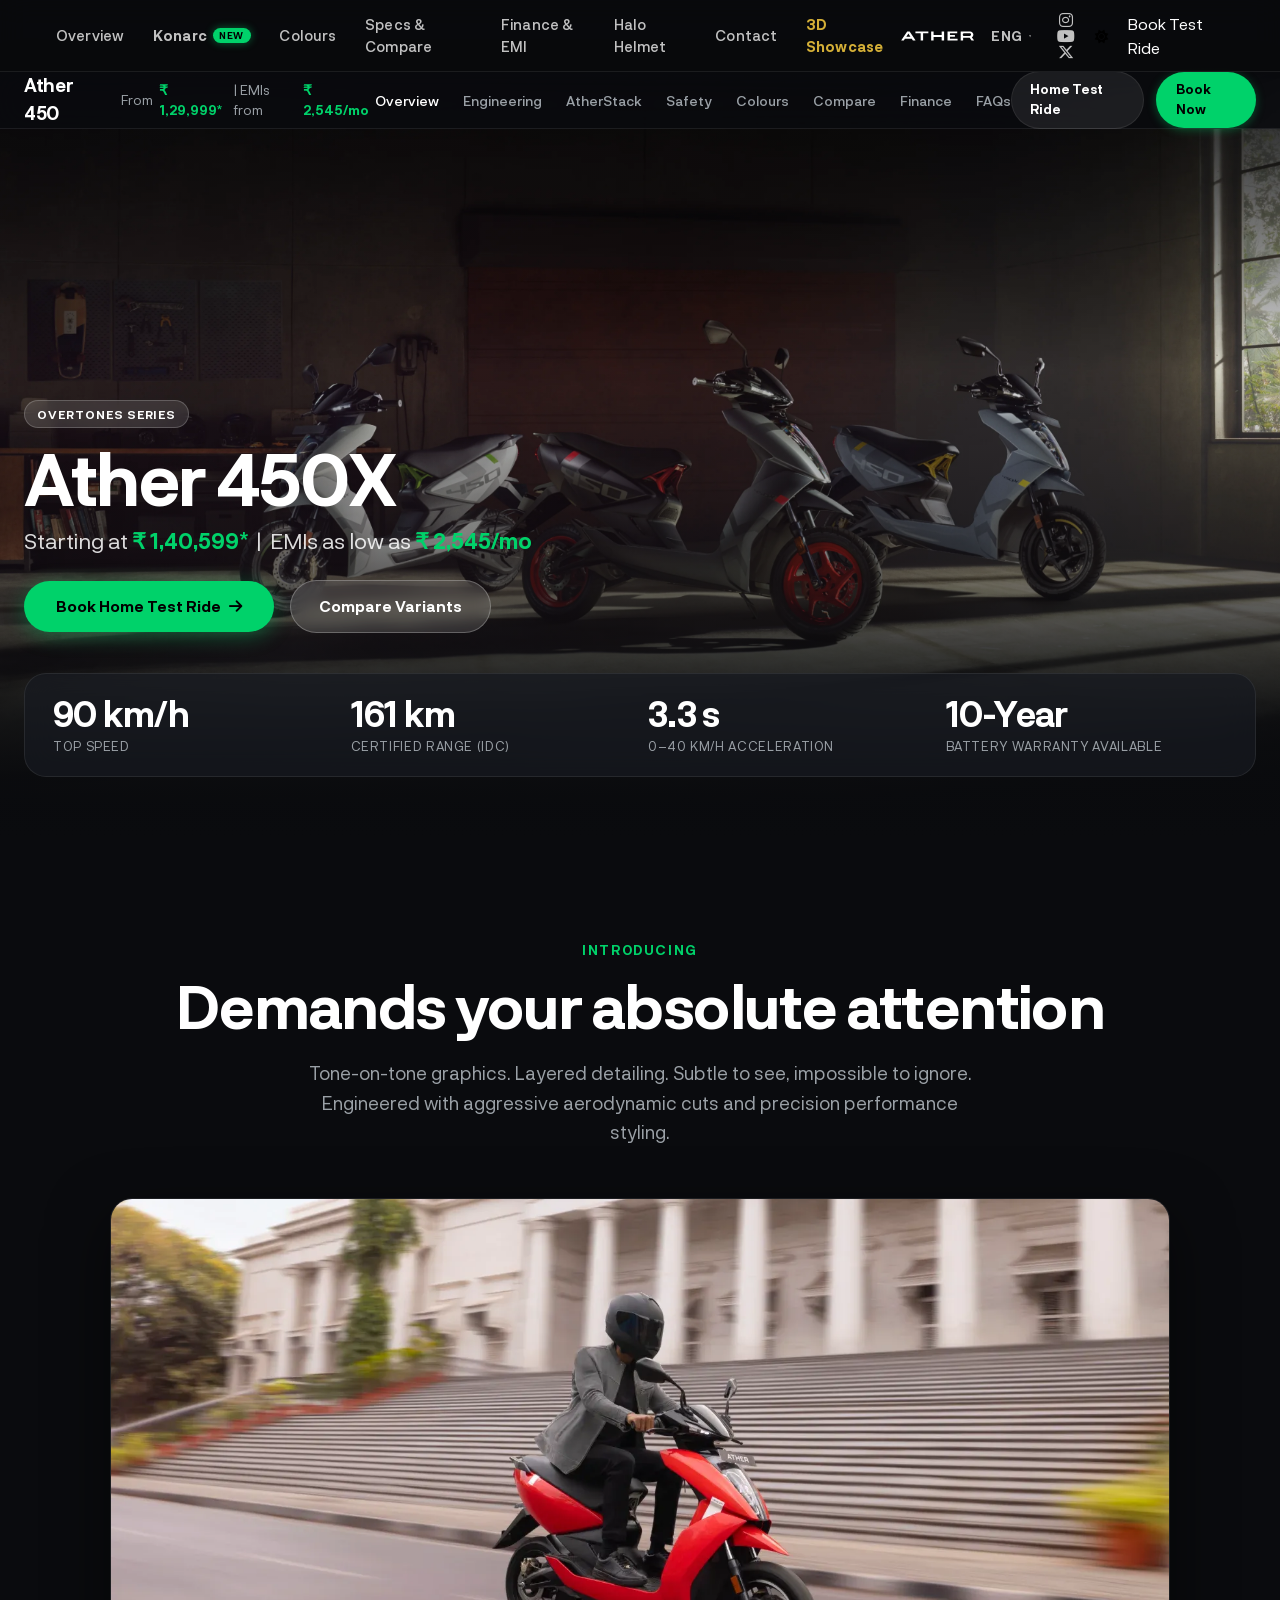
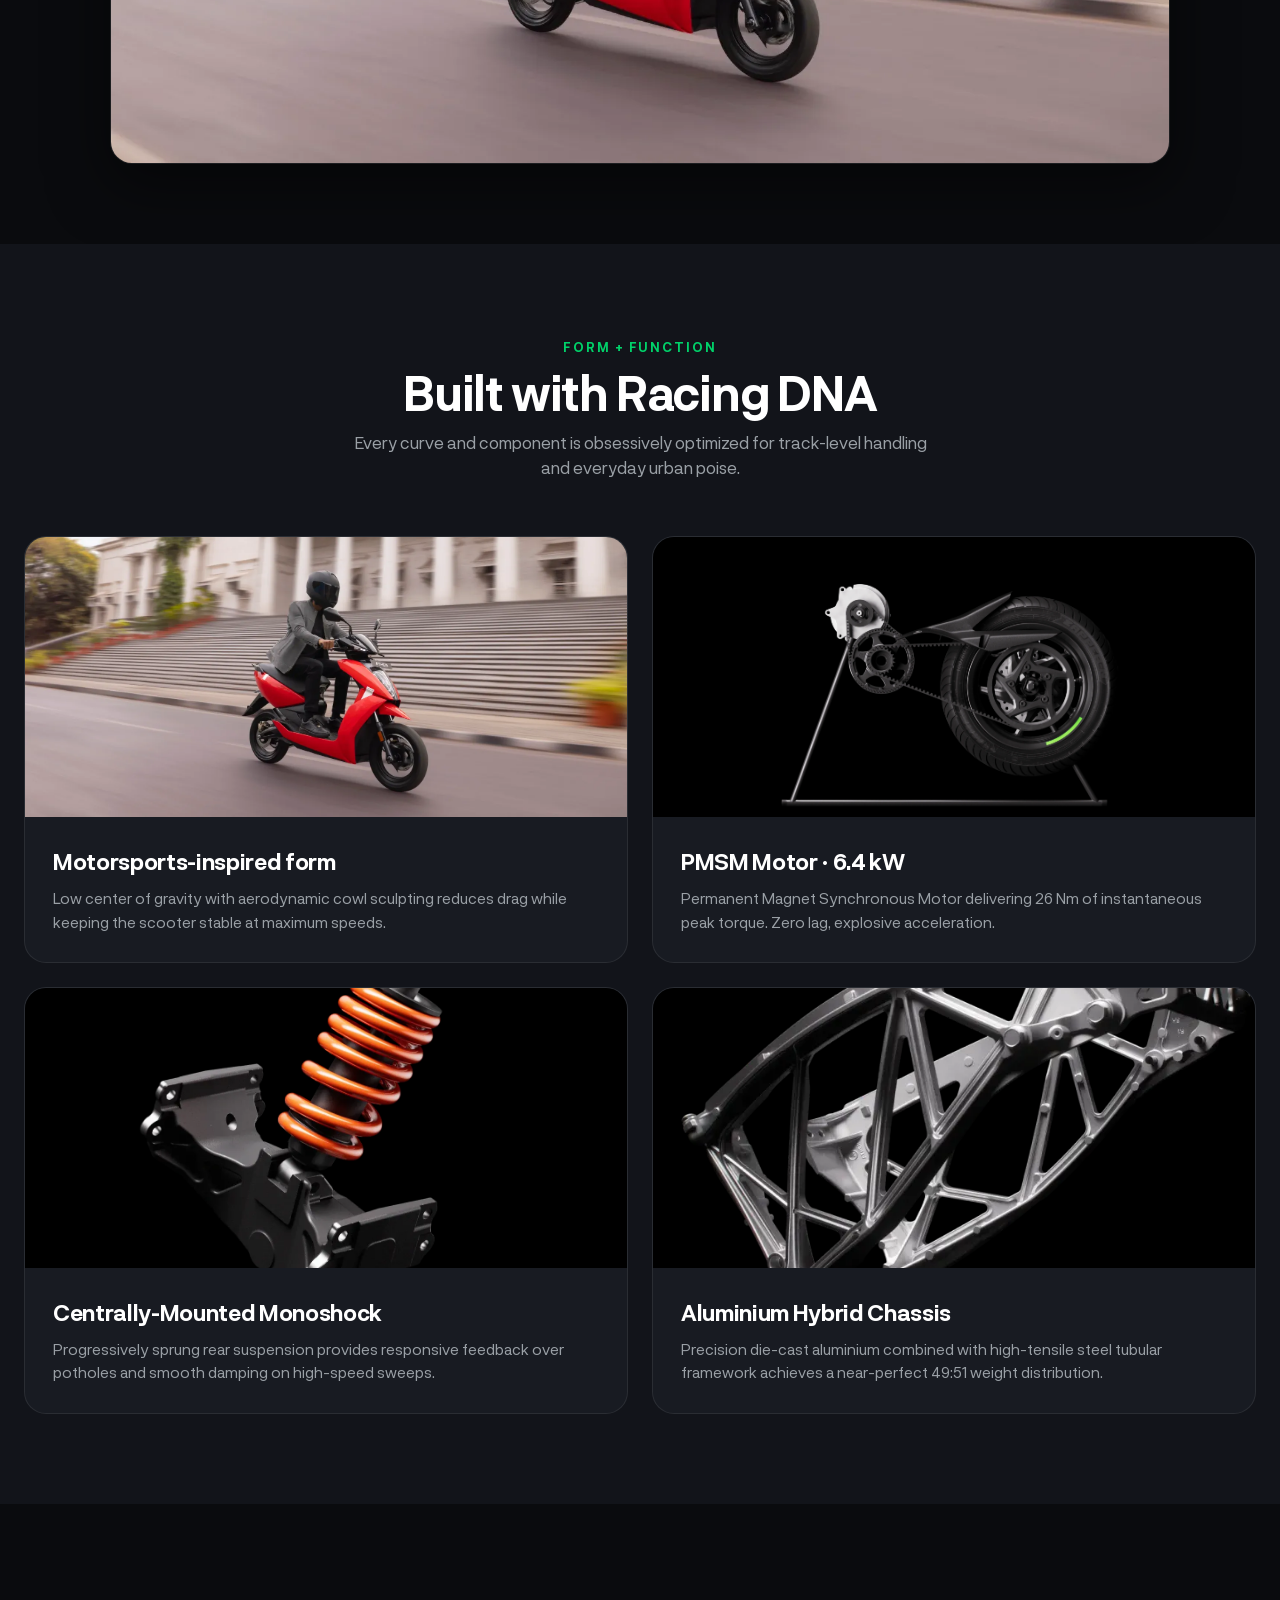
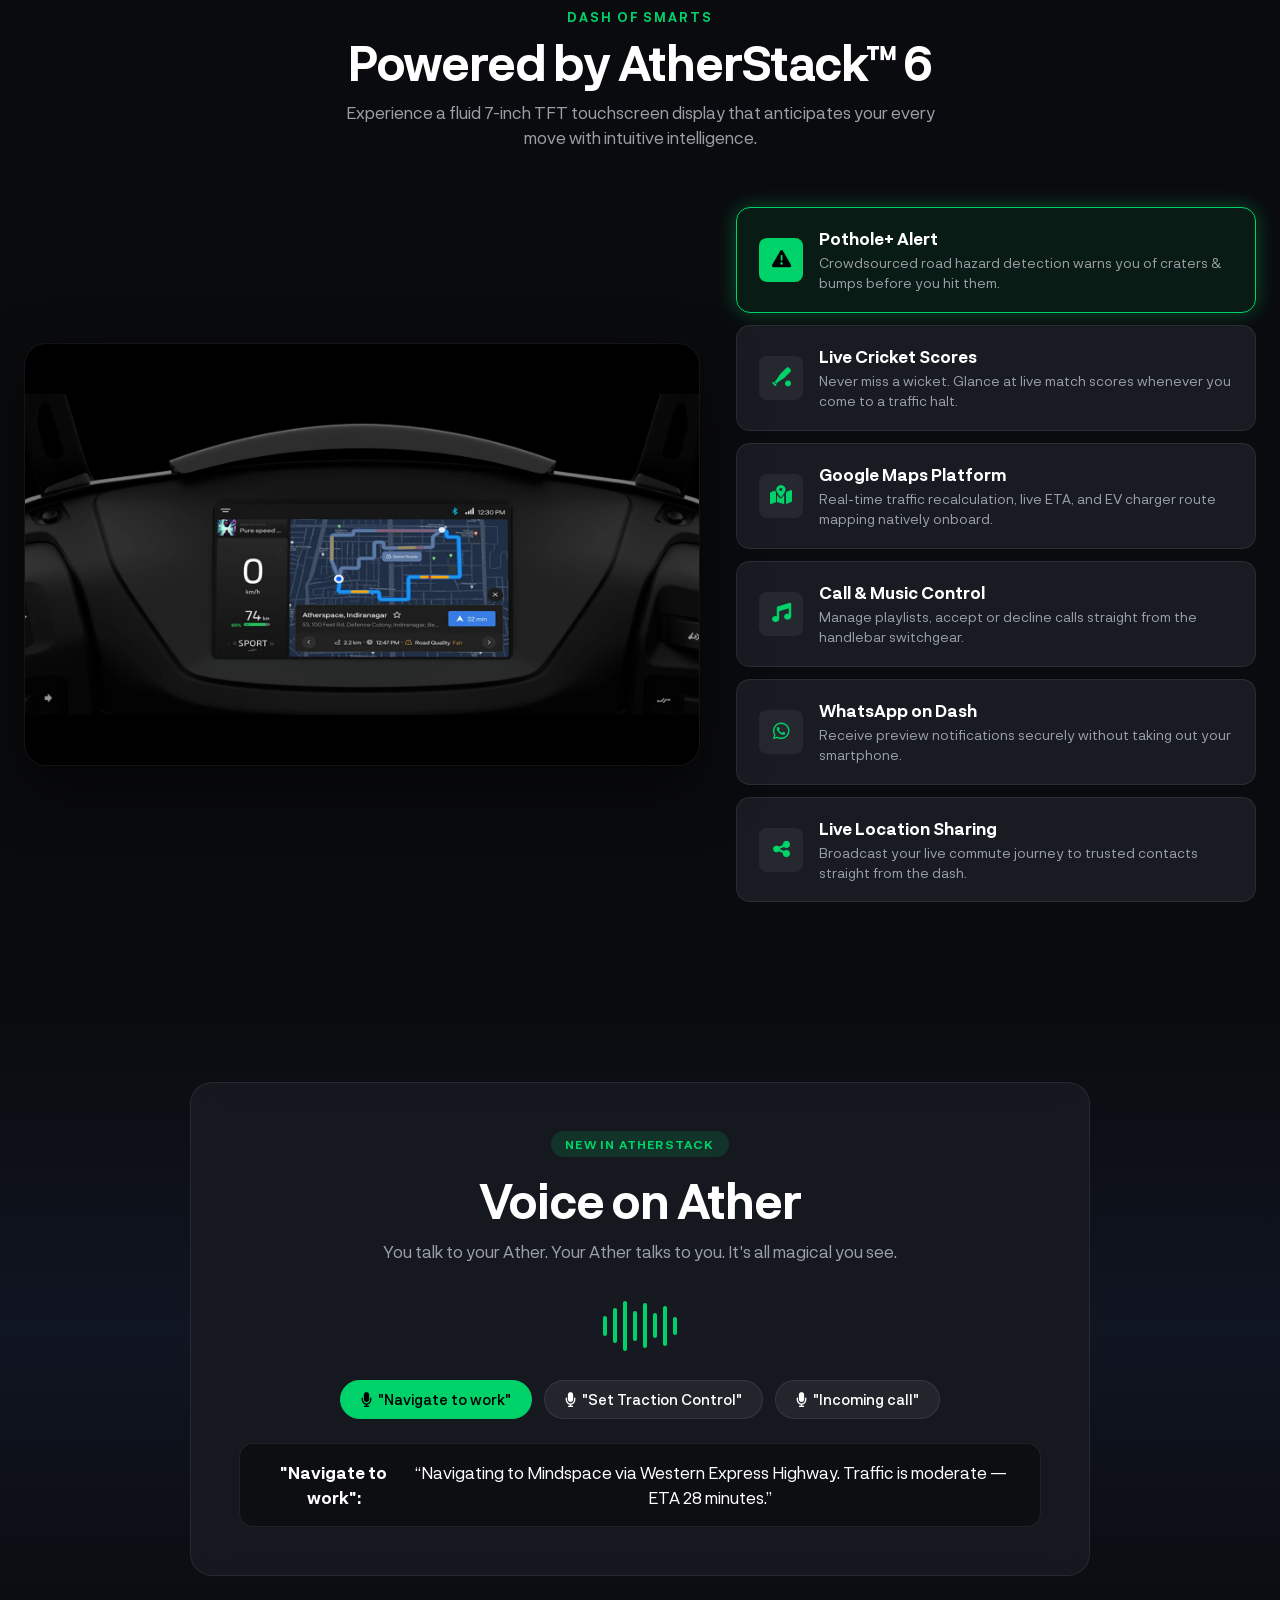
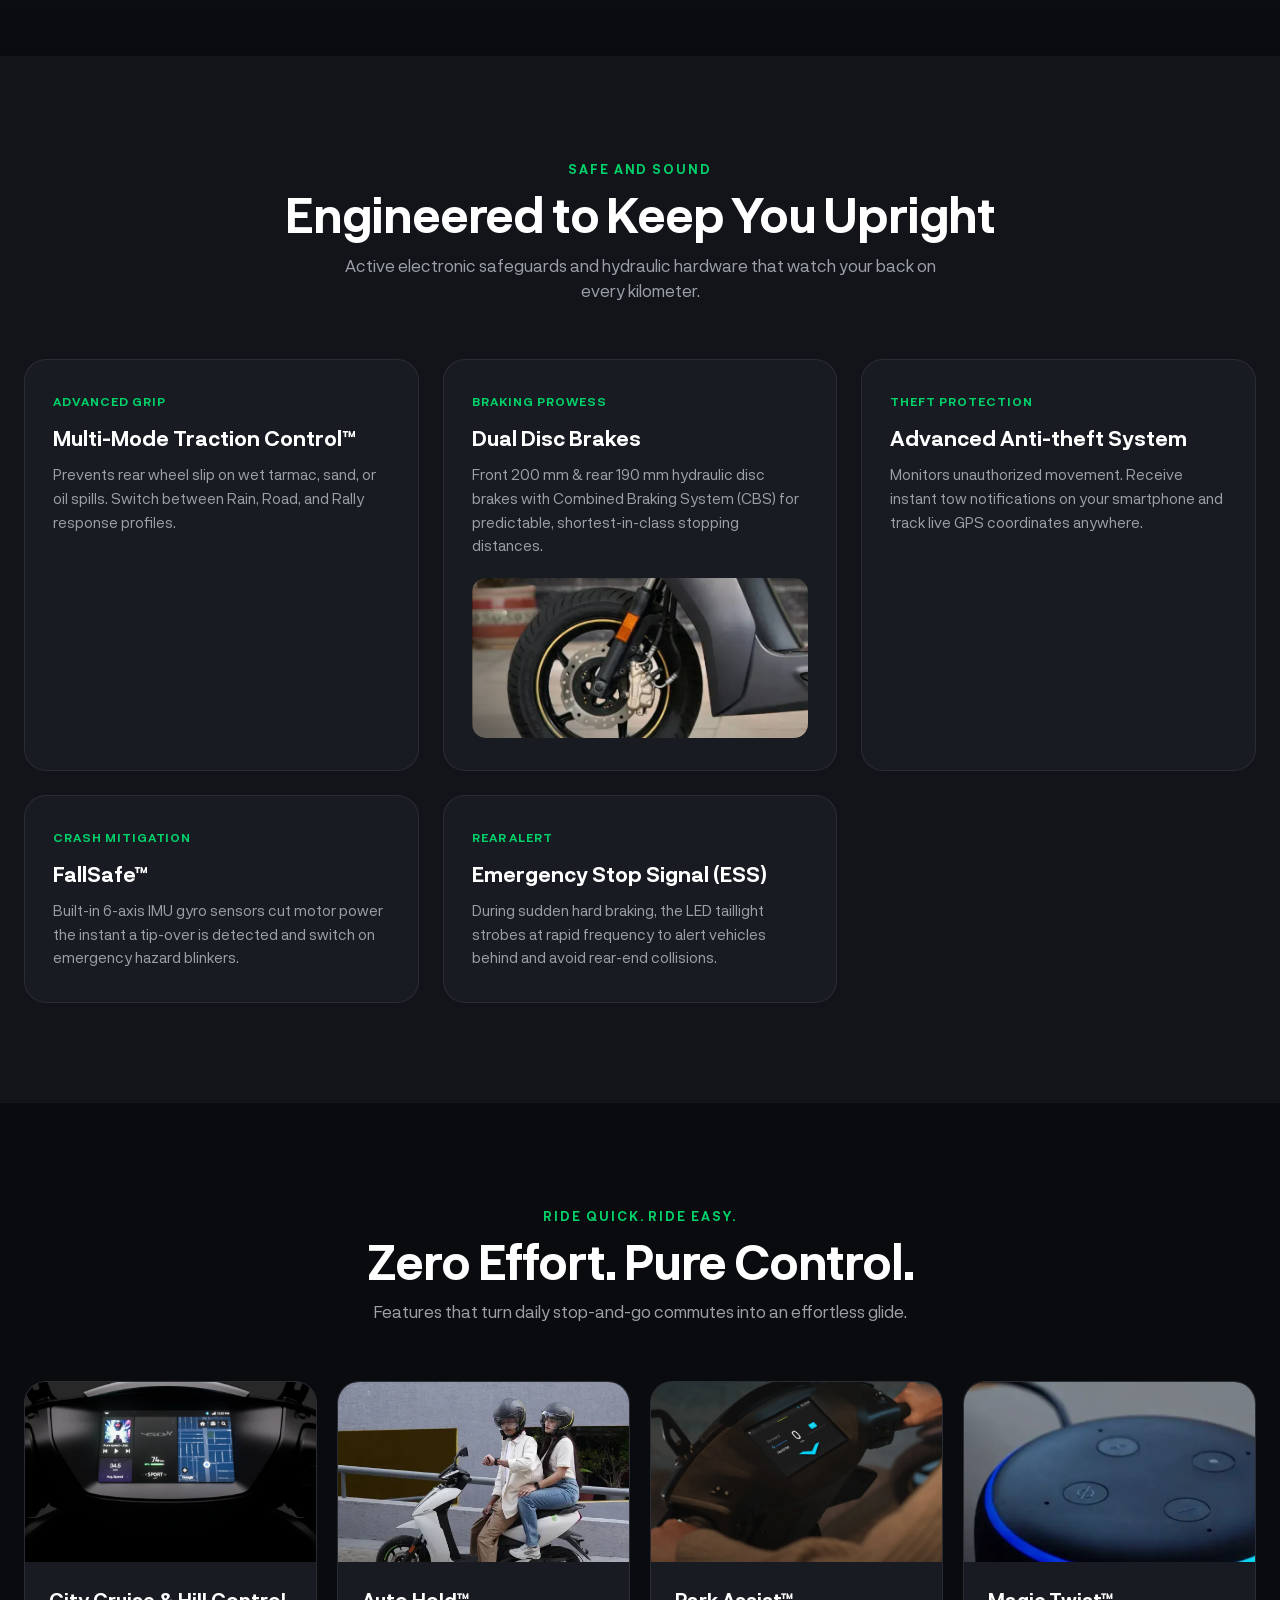
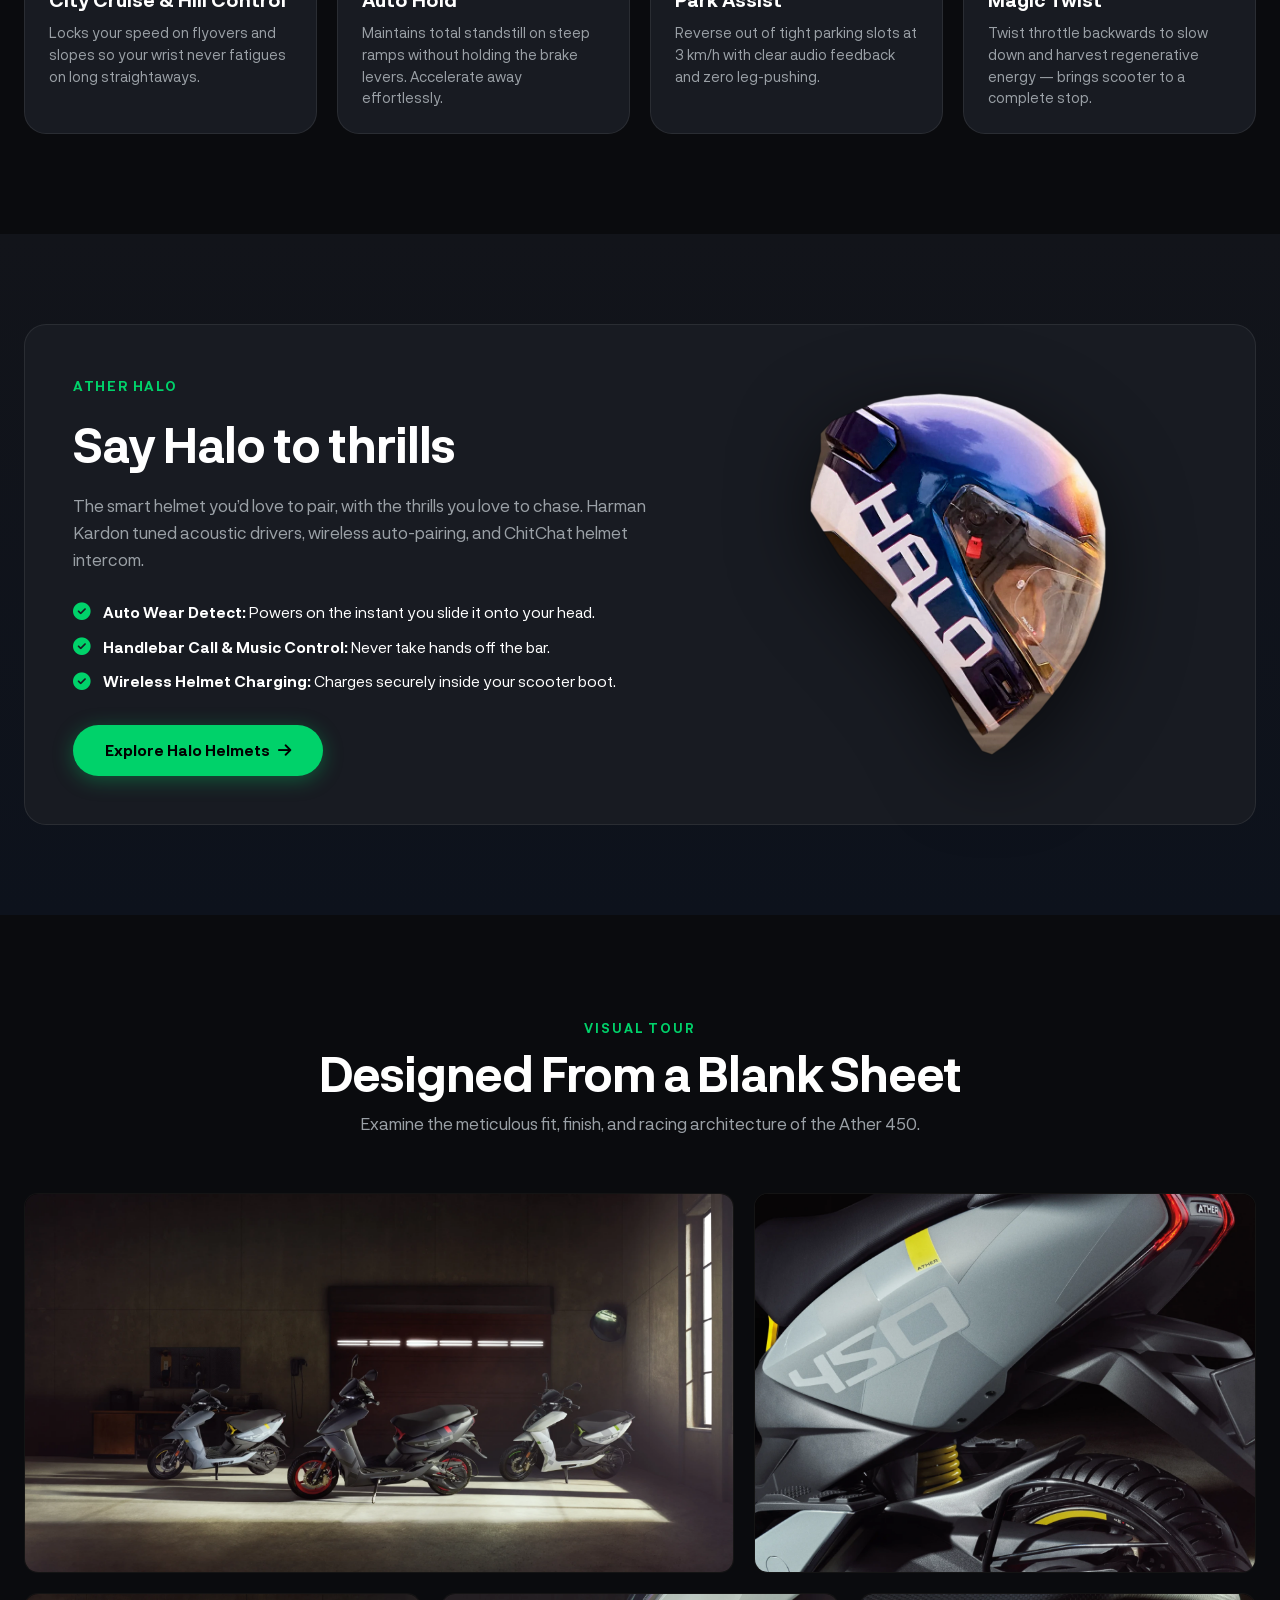
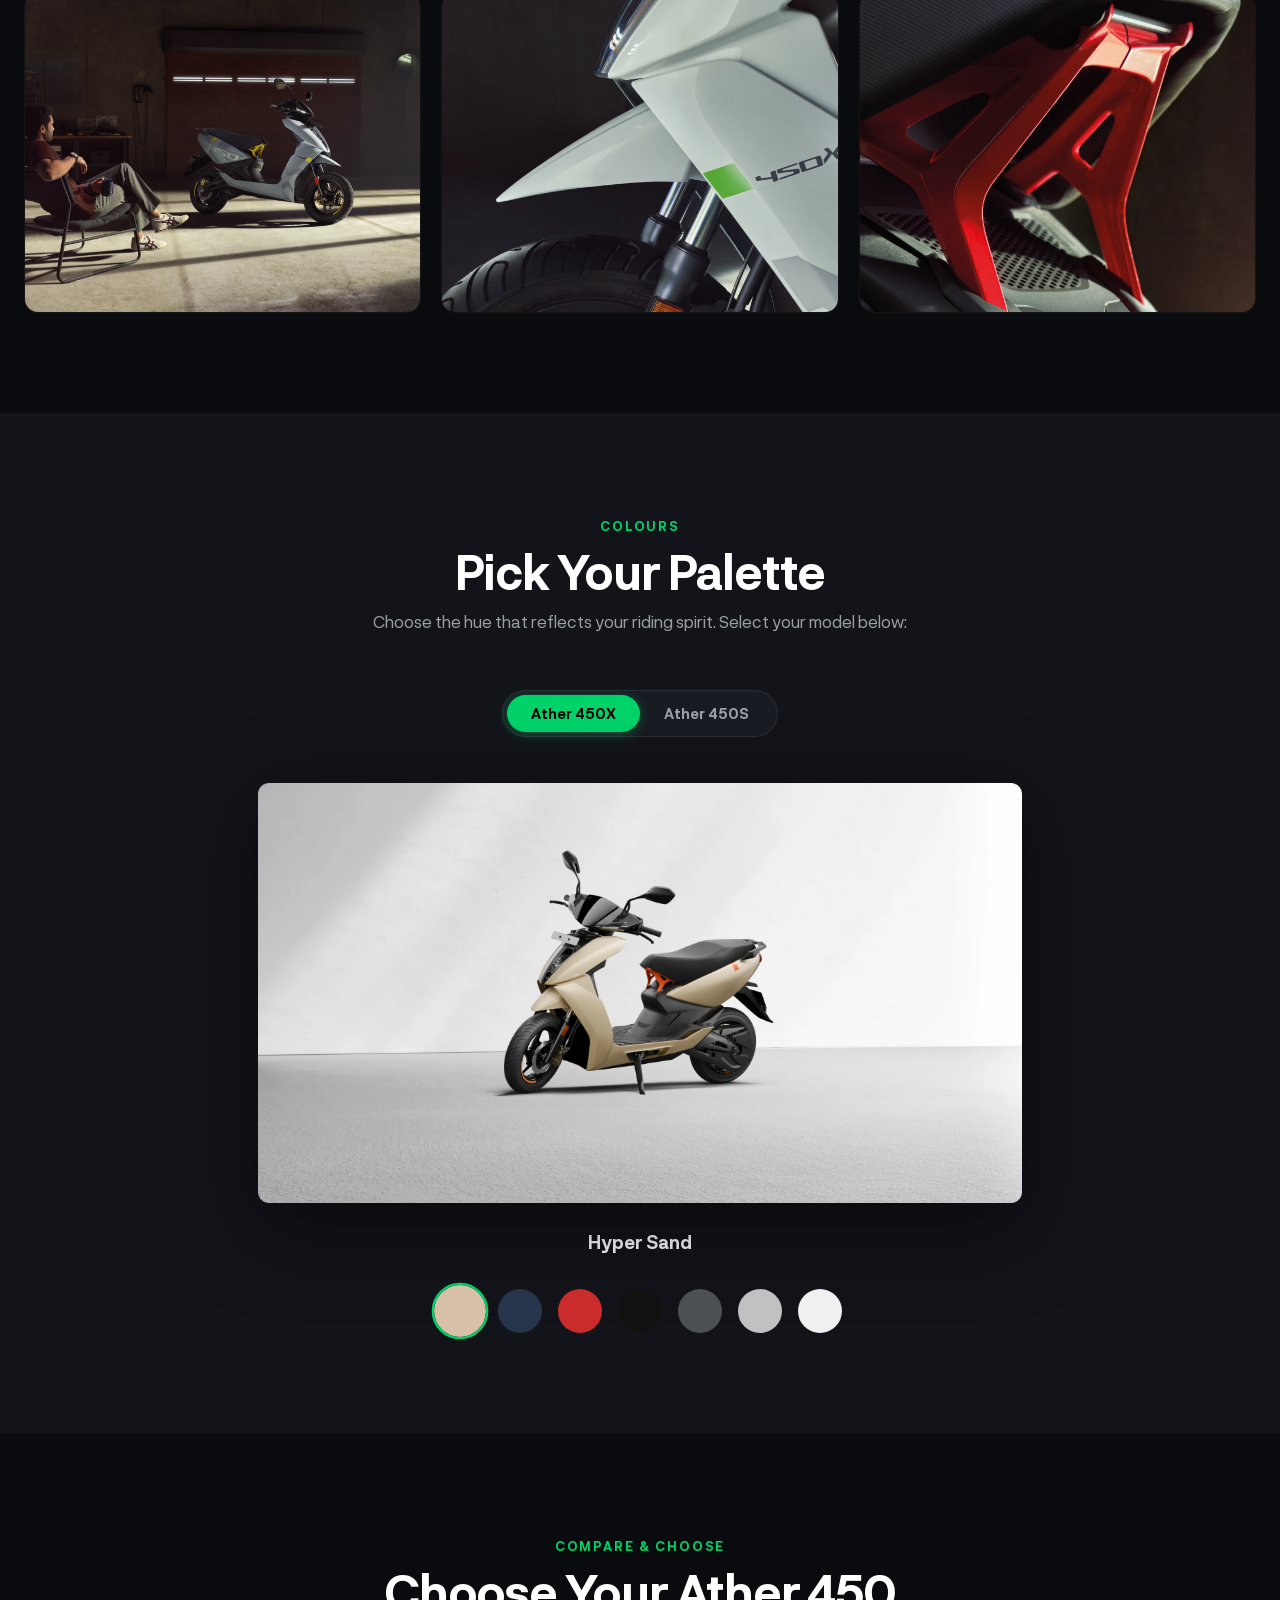
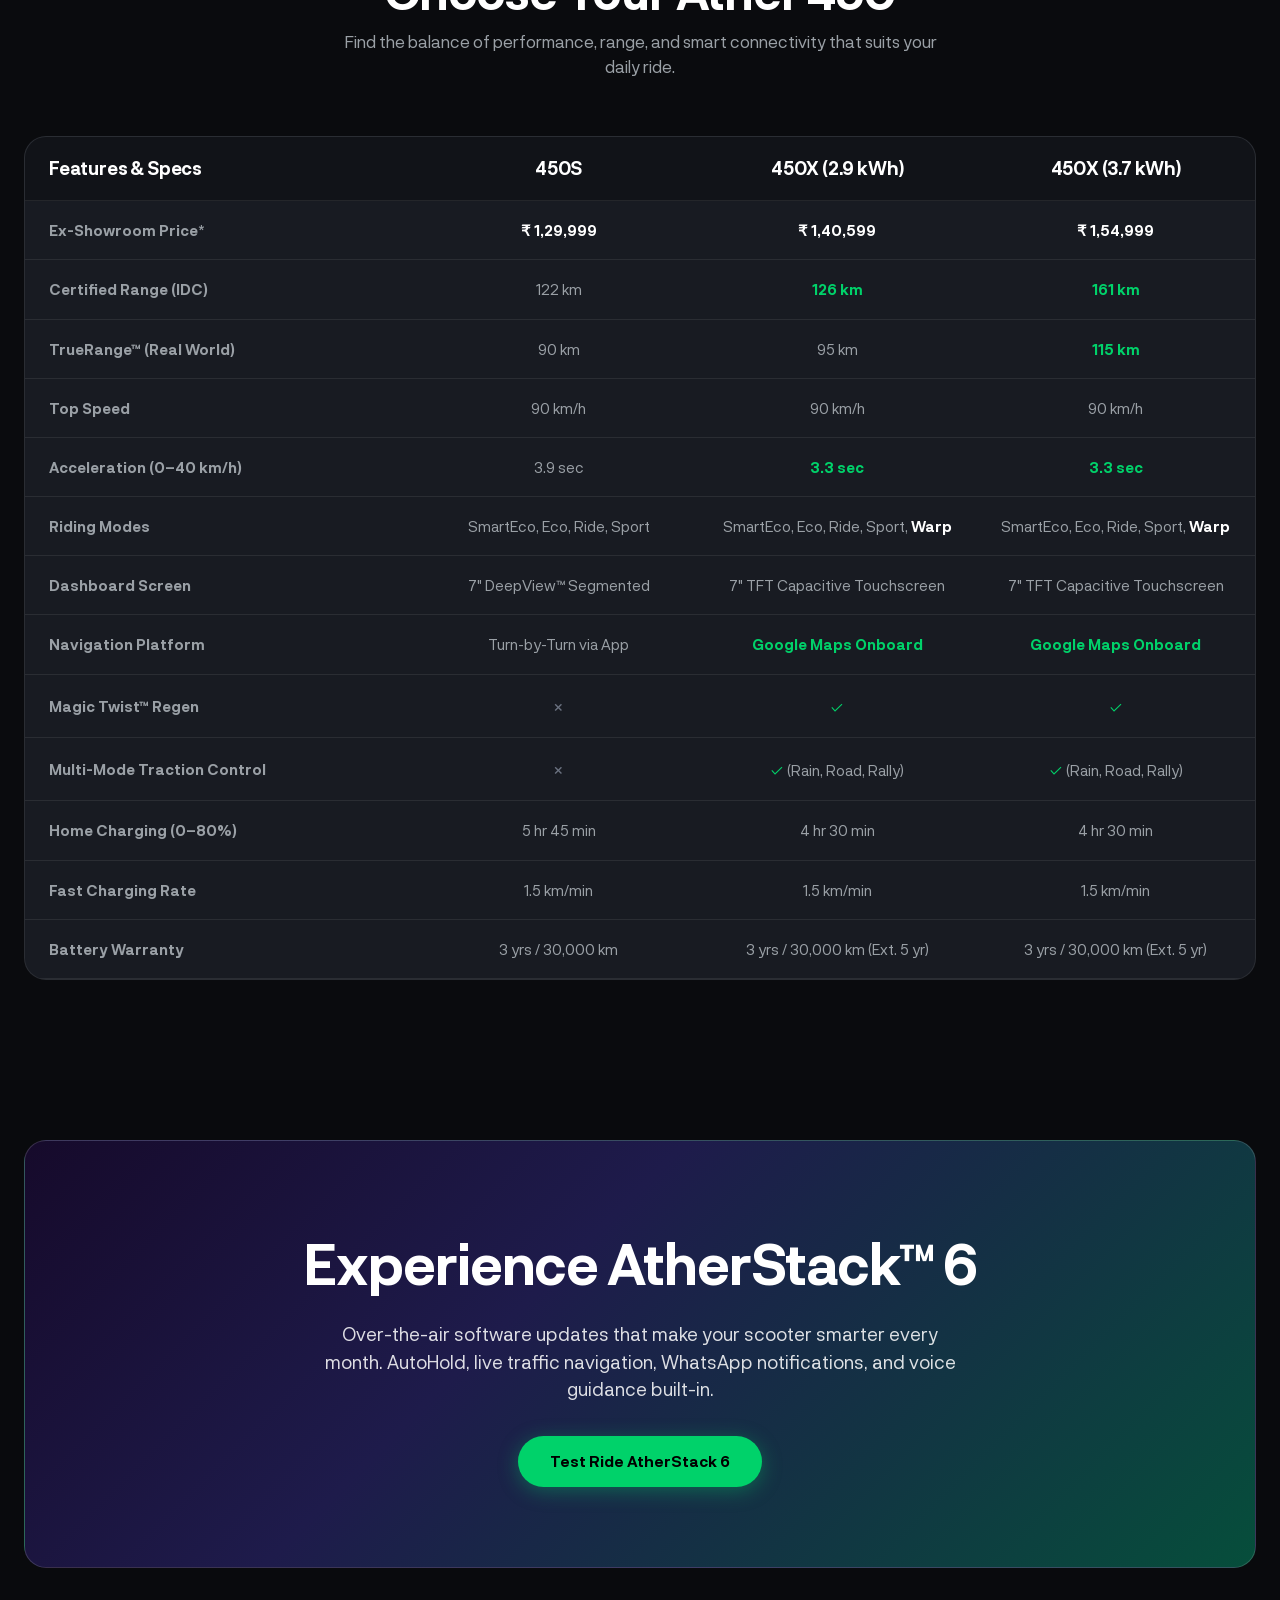
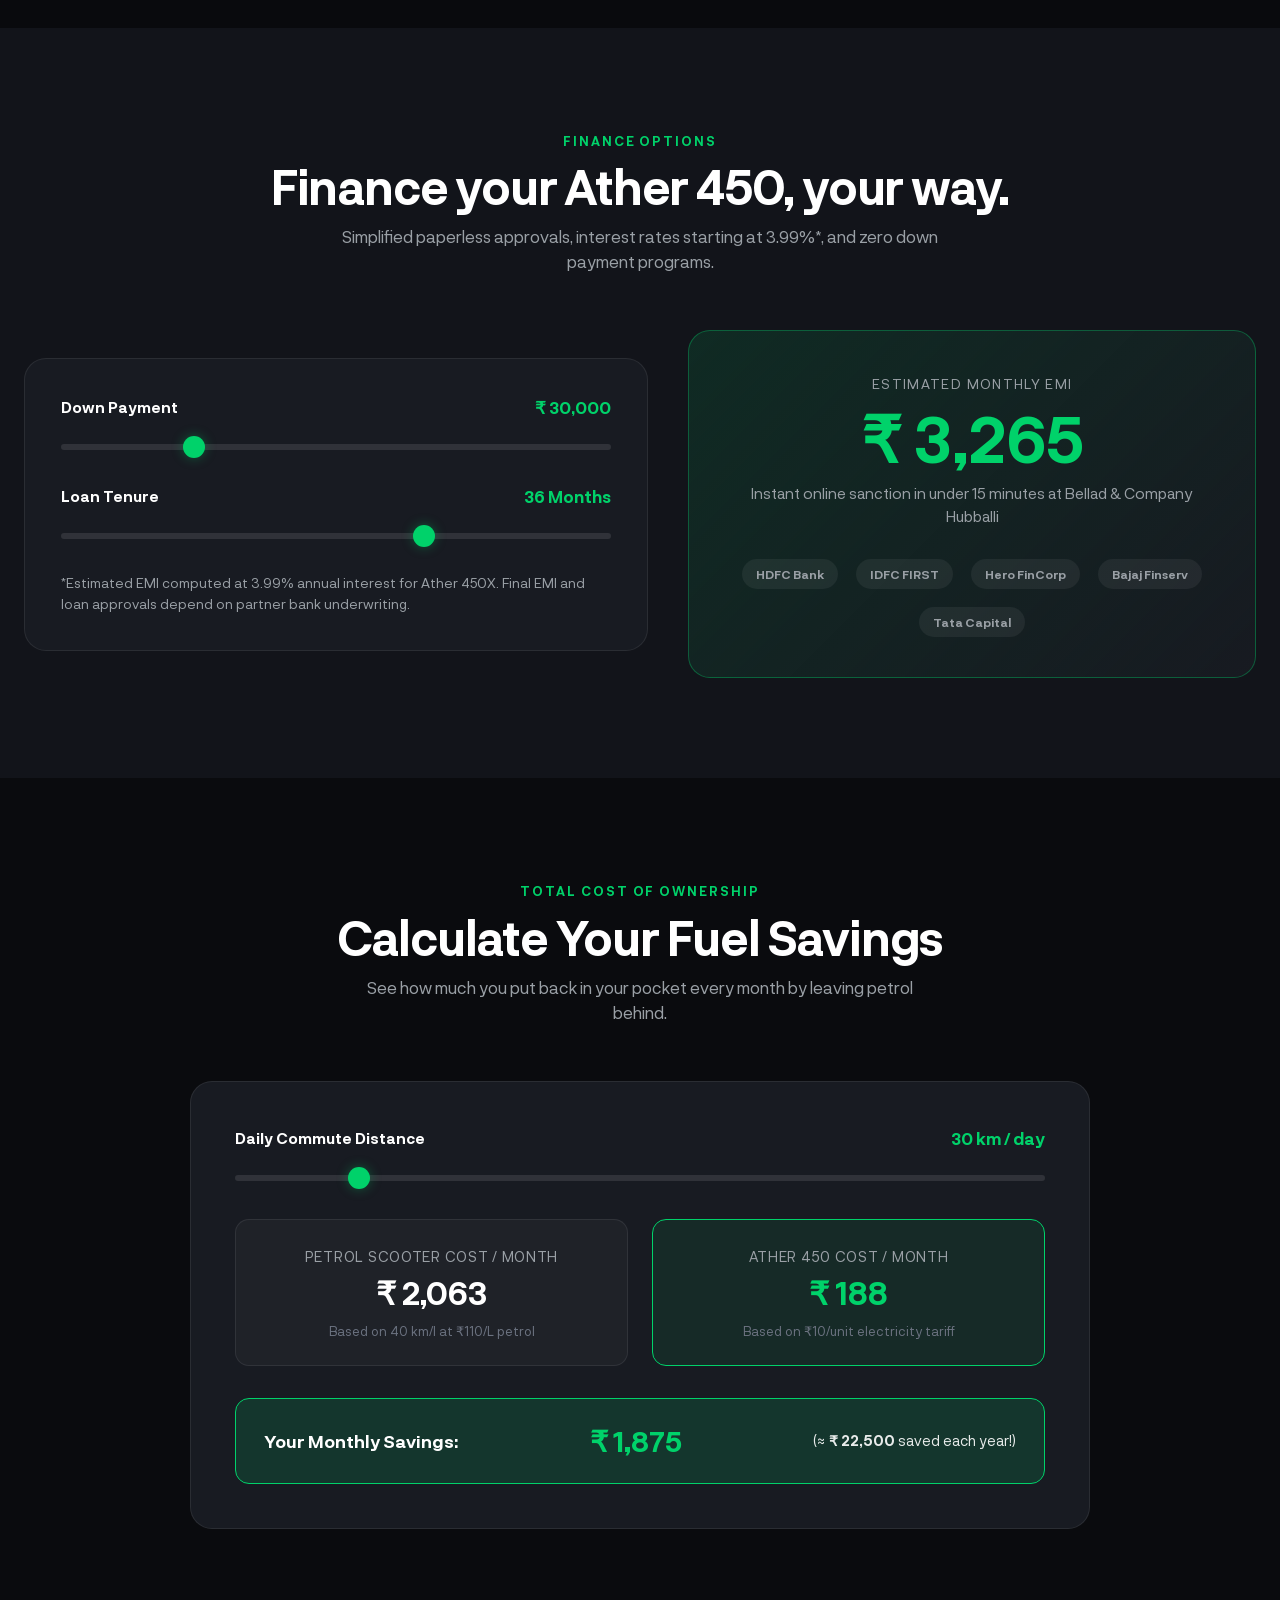
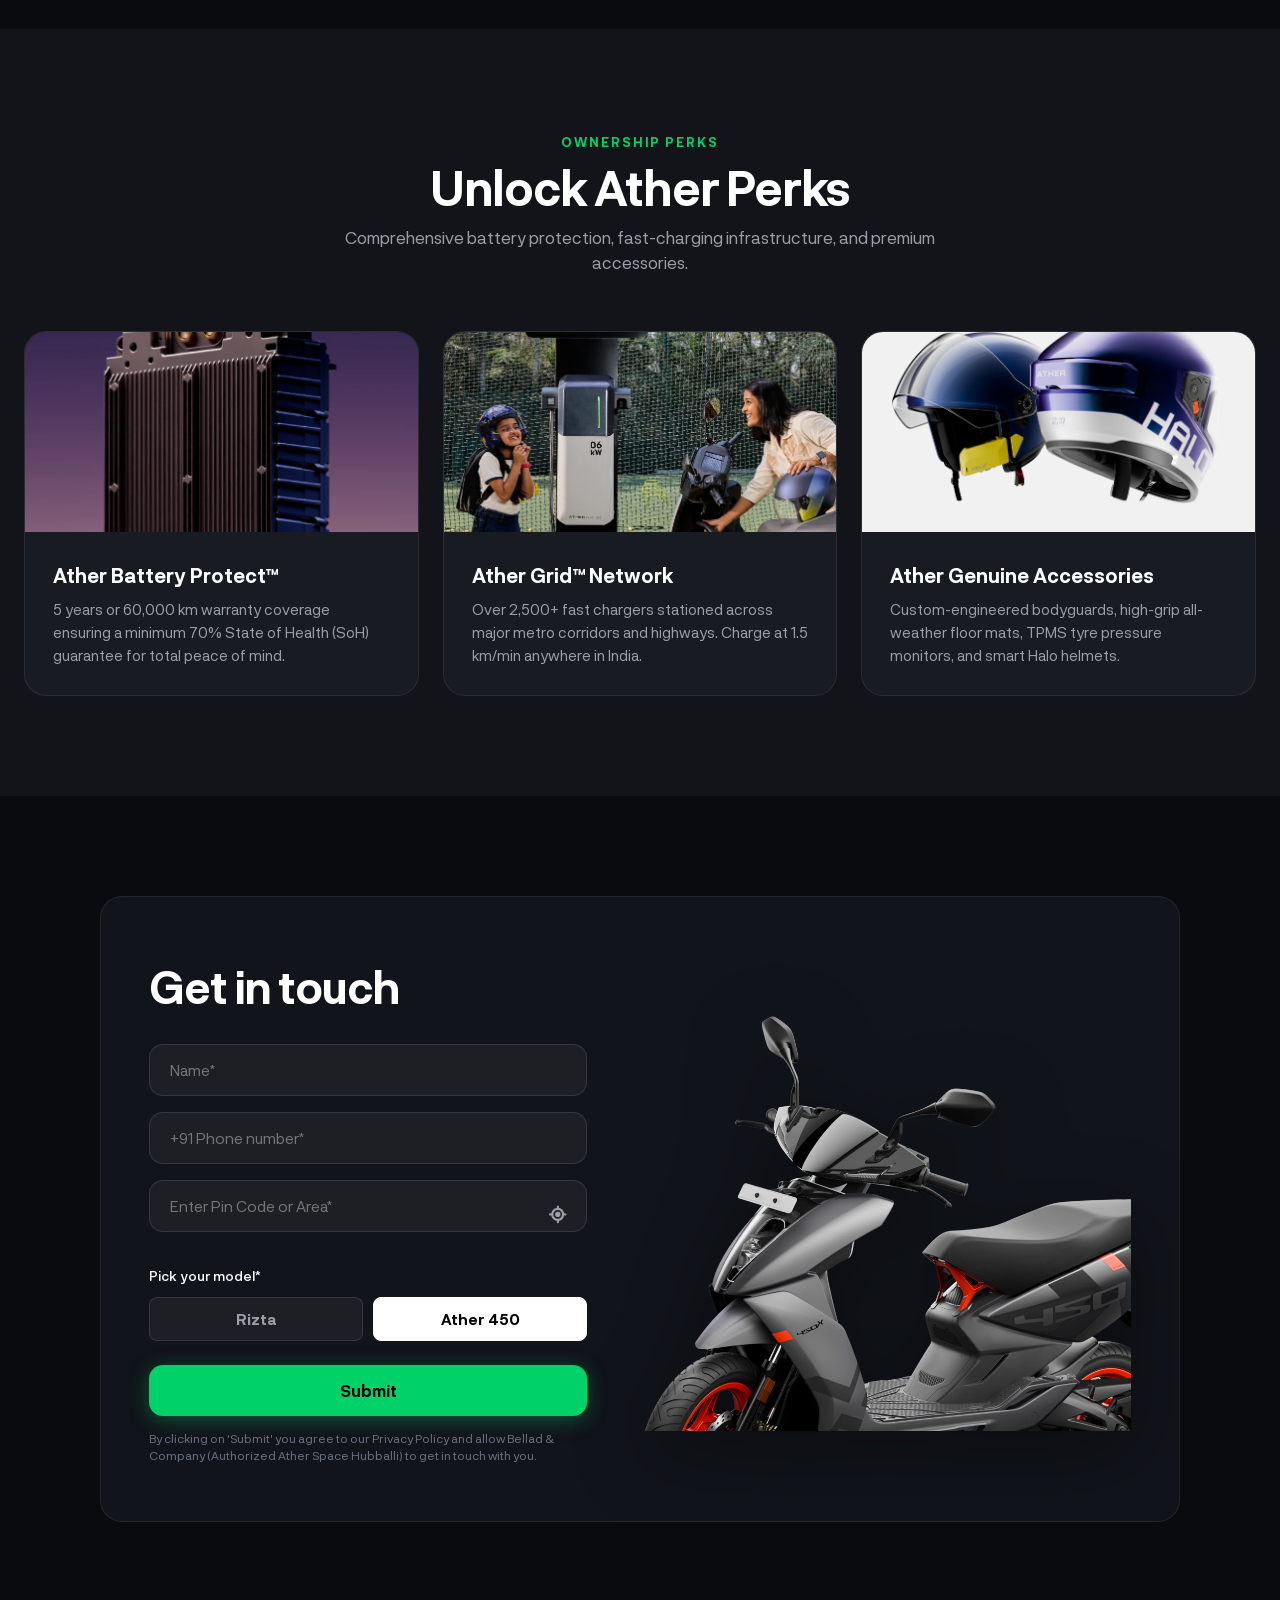
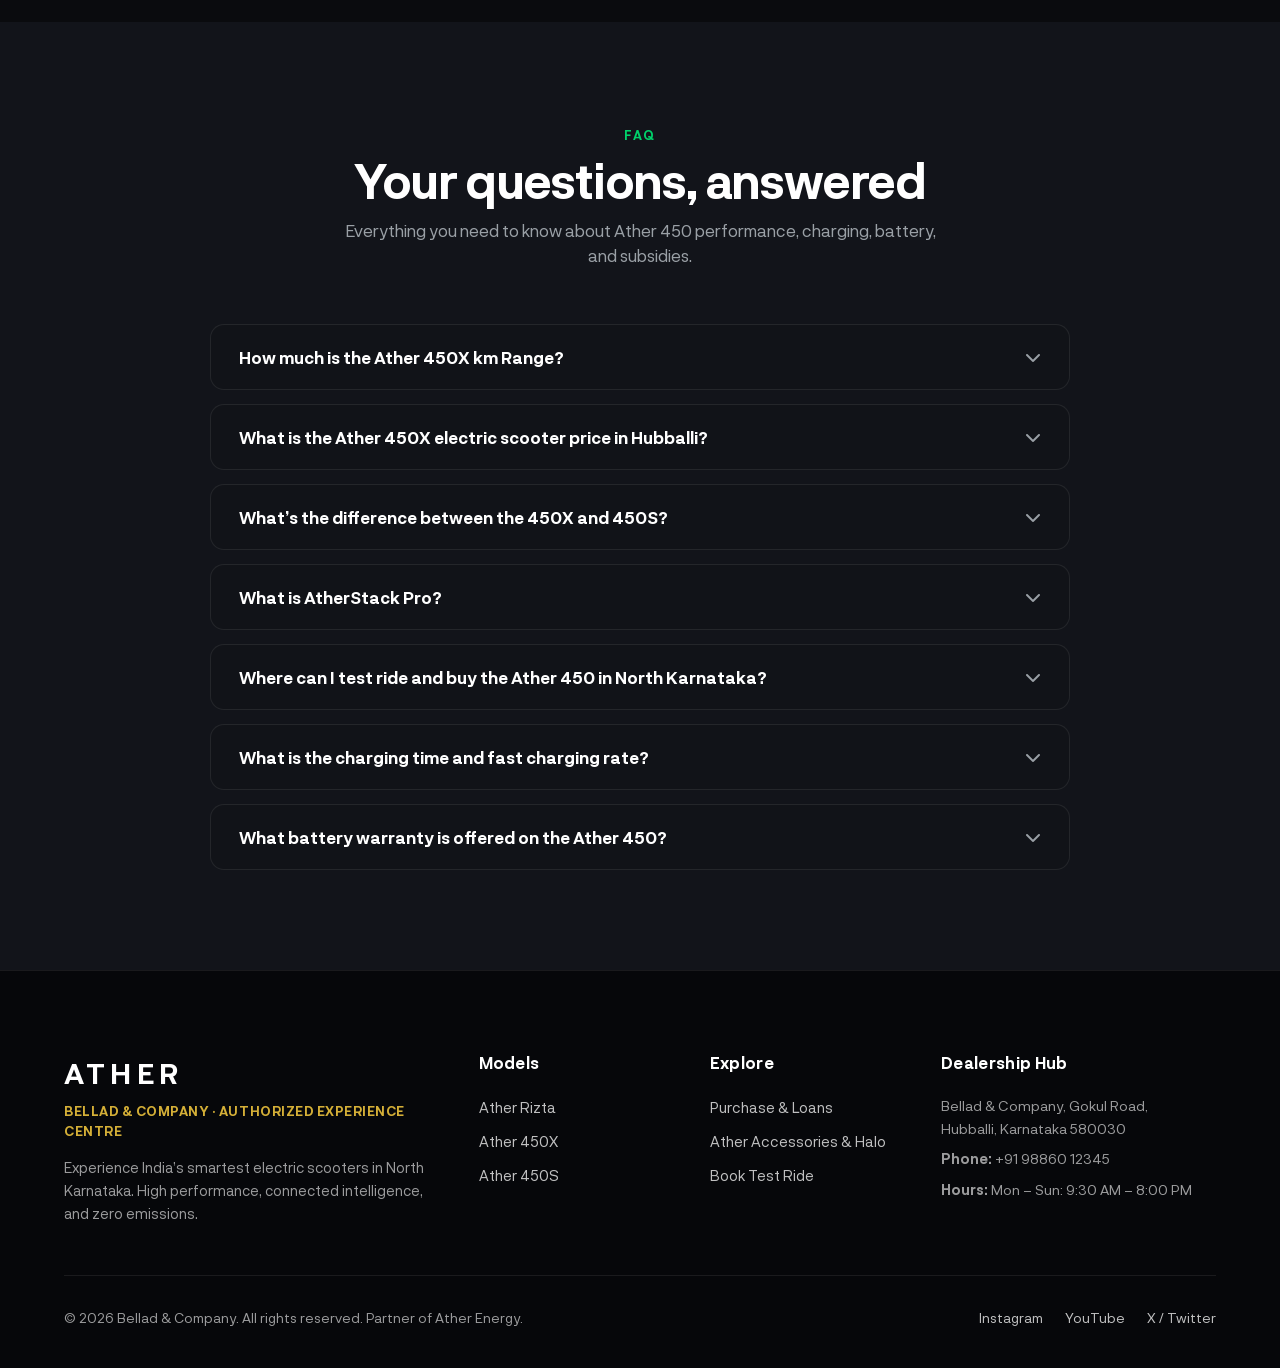
==== commit cc74c64f: "Replace official replica header menu item with Konarc and add NEW badge" ====
--- a/ather-450.html
+++ b/ather-450.html
@@ -35,6 +35,10 @@
       <!-- Left Navigation -->
       <nav class="nav-left">
         <a href="ather.html" class="nav-item-link">Overview</a>
+        <a href="ather.html#konarc" class="nav-item-link nav-item-konarc" title="Ather Konarc - New Model">
+          <span>Konarc</span>
+          <span class="nav-badge-new">NEW</span>
+        </a>
         <a href="#colours" class="nav-item-link">Colours</a>
         <a href="#specs" class="nav-item-link">Specs &amp; Compare</a>
         <a href="#finance" class="nav-item-link">Finance &amp; EMI</a>
--- a/css/ather.css
+++ b/css/ather.css
@@ -281,6 +281,44 @@
   border-radius: 2px;
 }
 
+/* KONARC NAV ITEM & NEW BADGE */
+.nav-item-konarc {
+  display: inline-flex;
+  align-items: center;
+  gap: 6px;
+  font-weight: 700;
+  color: var(--nav-link-color);
+  text-decoration: none;
+  transition: color 0.2s ease, transform 0.2s ease;
+}
+
+.nav-item-konarc:hover {
+  color: var(--ather-gold, #d4af37);
+}
+
+.nav-badge-new {
+  display: inline-flex;
+  align-items: center;
+  justify-content: center;
+  font-size: 0.6rem;
+  font-weight: 800;
+  letter-spacing: 0.06em;
+  text-transform: uppercase;
+  padding: 1.5px 6.5px;
+  border-radius: 999px;
+  background: #00d26a;
+  color: #000000;
+  line-height: 1.2;
+  box-shadow: 0 0 8px rgba(0, 210, 106, 0.45);
+  transition: transform 0.2s ease, box-shadow 0.2s ease;
+  vertical-align: middle;
+}
+
+.nav-item-konarc:hover .nav-badge-new {
+  transform: scale(1.08);
+  box-shadow: 0 0 12px rgba(0, 210, 106, 0.7);
+}
+
 /* BRAND LOGO (CENTER) */
 .brand-logo {
   cursor: pointer;
